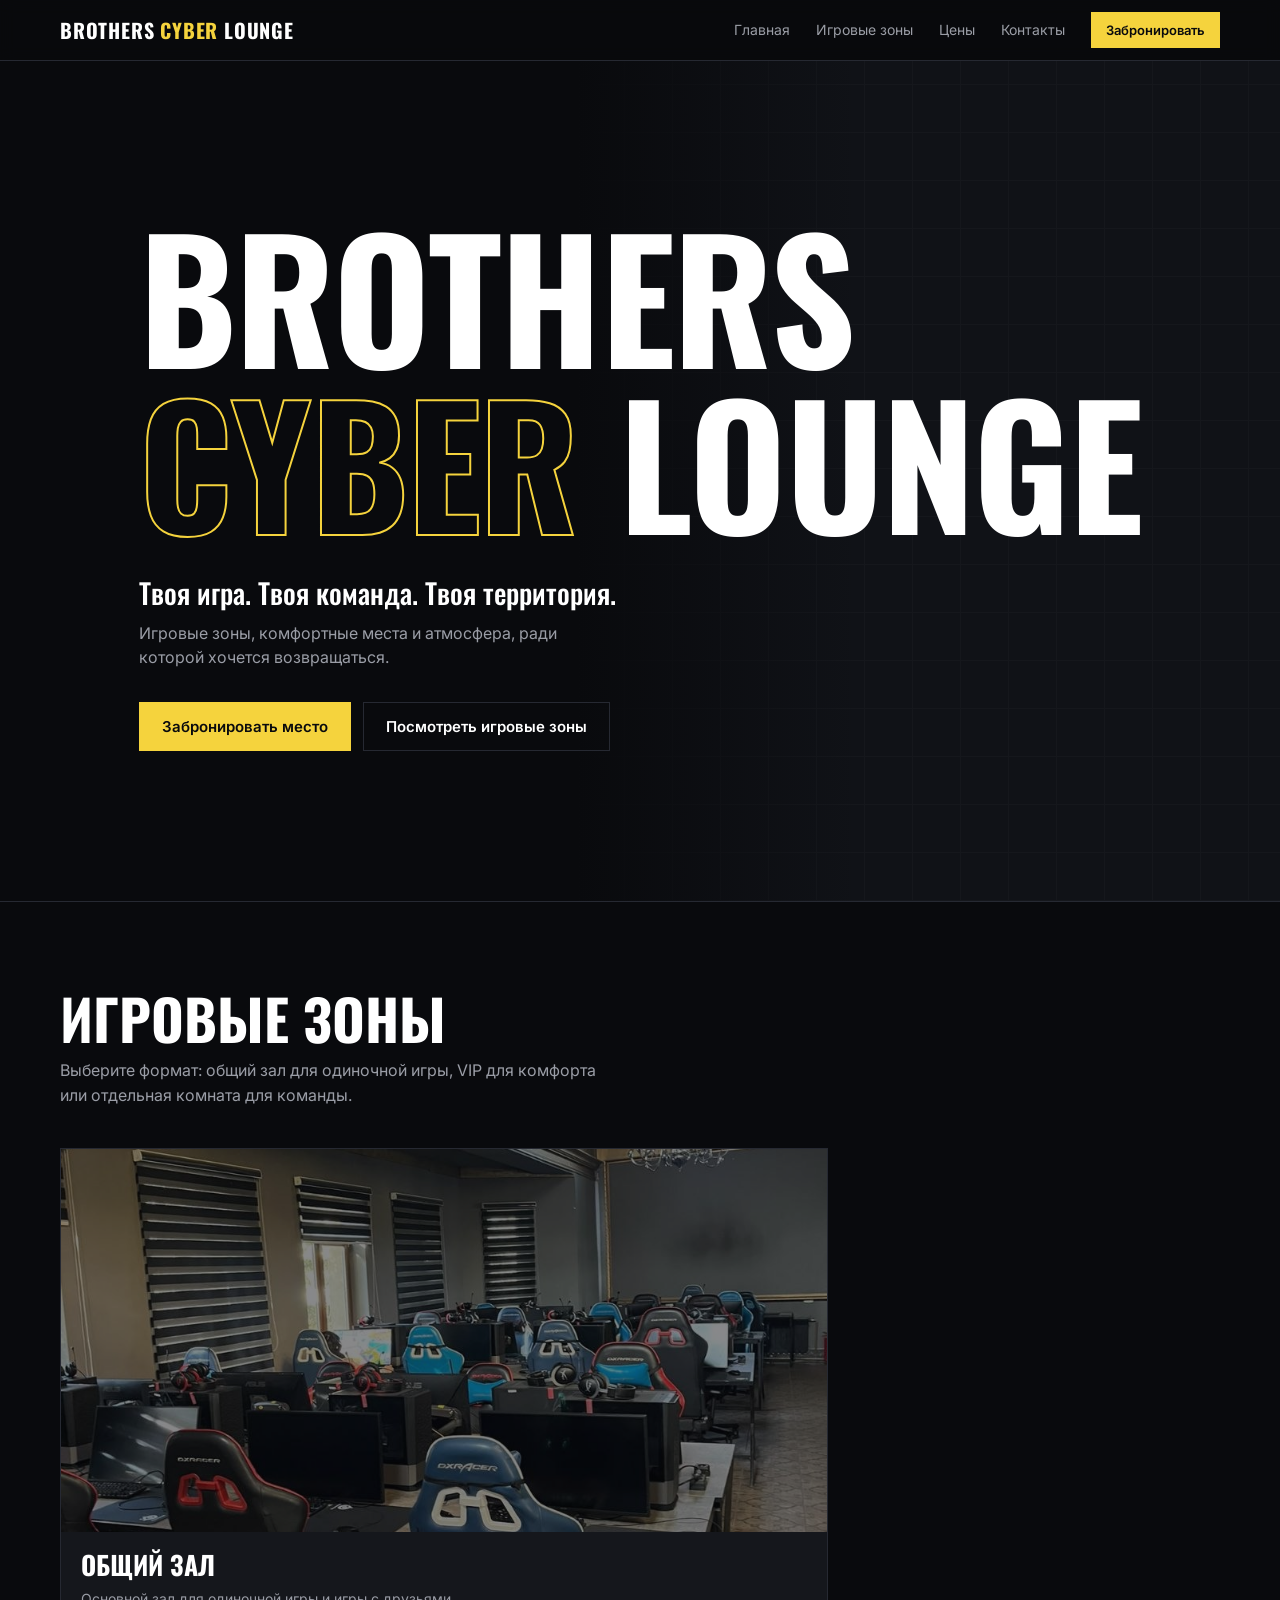
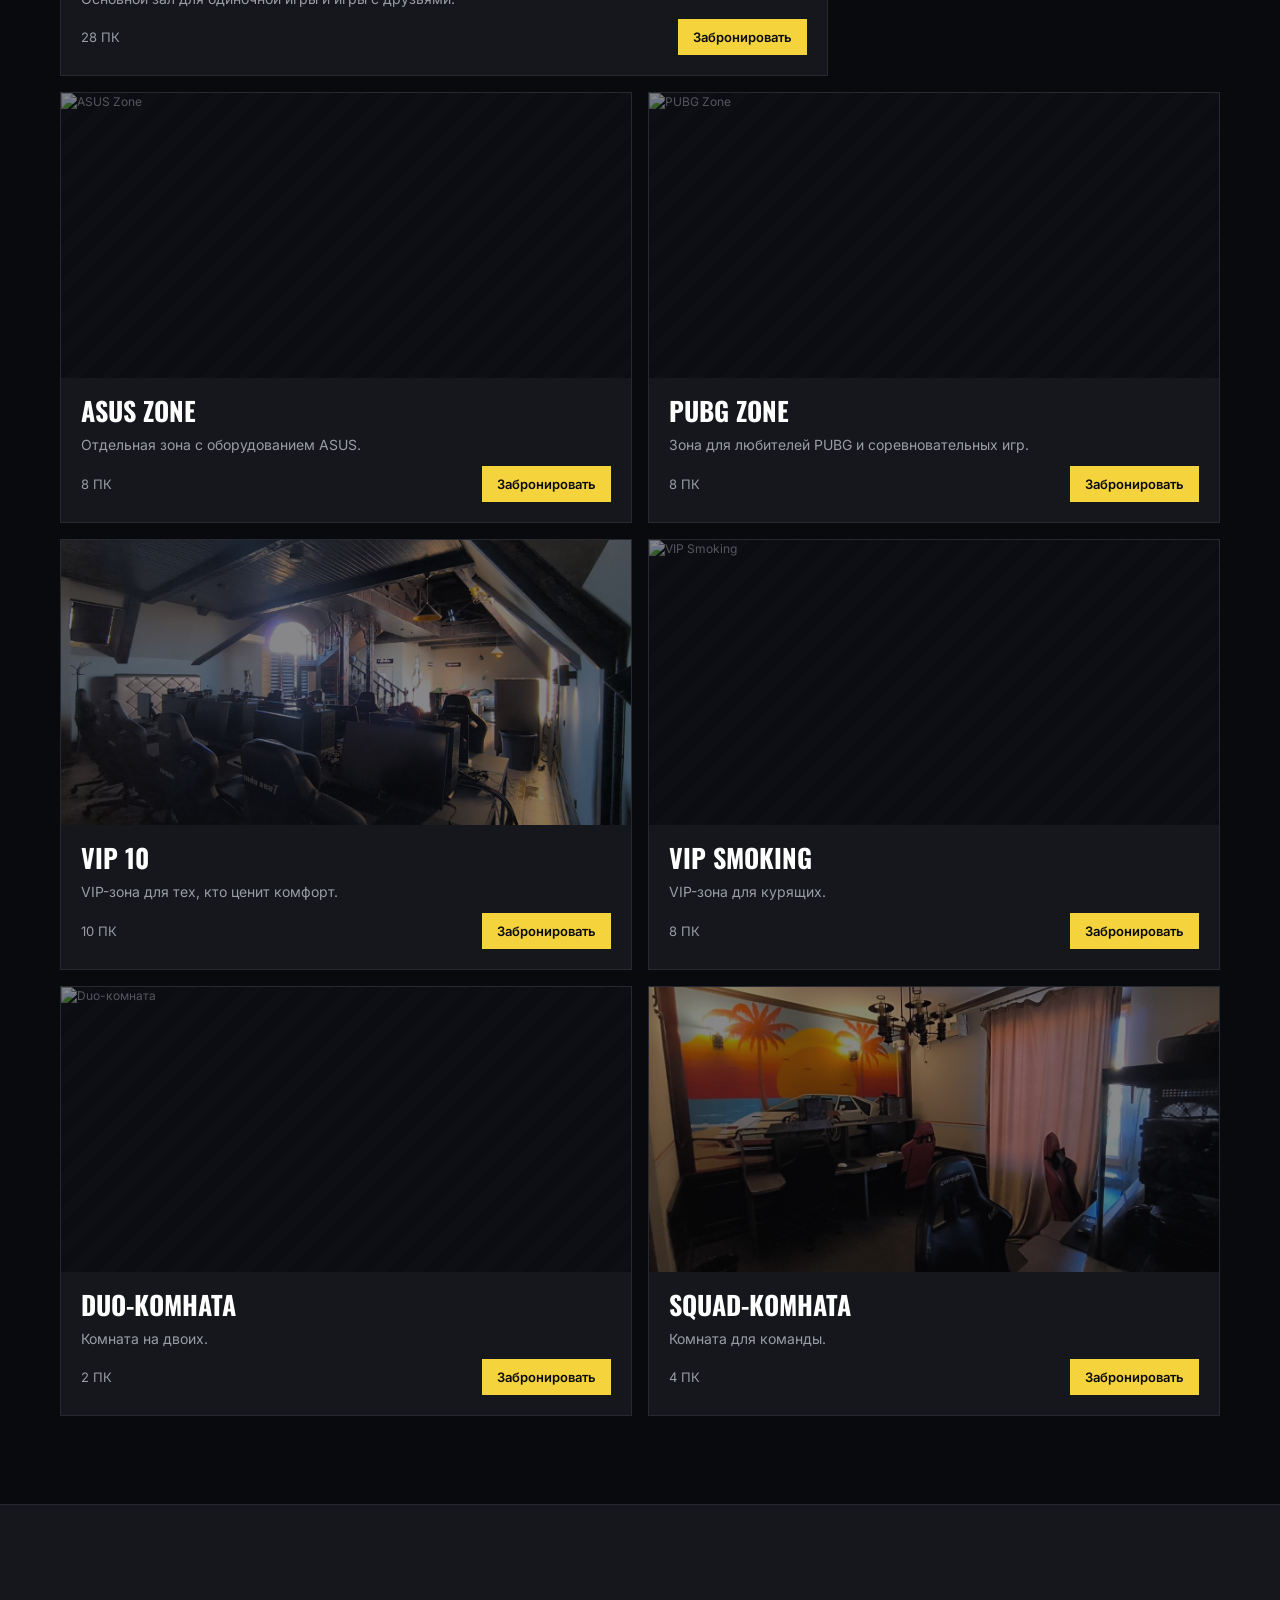
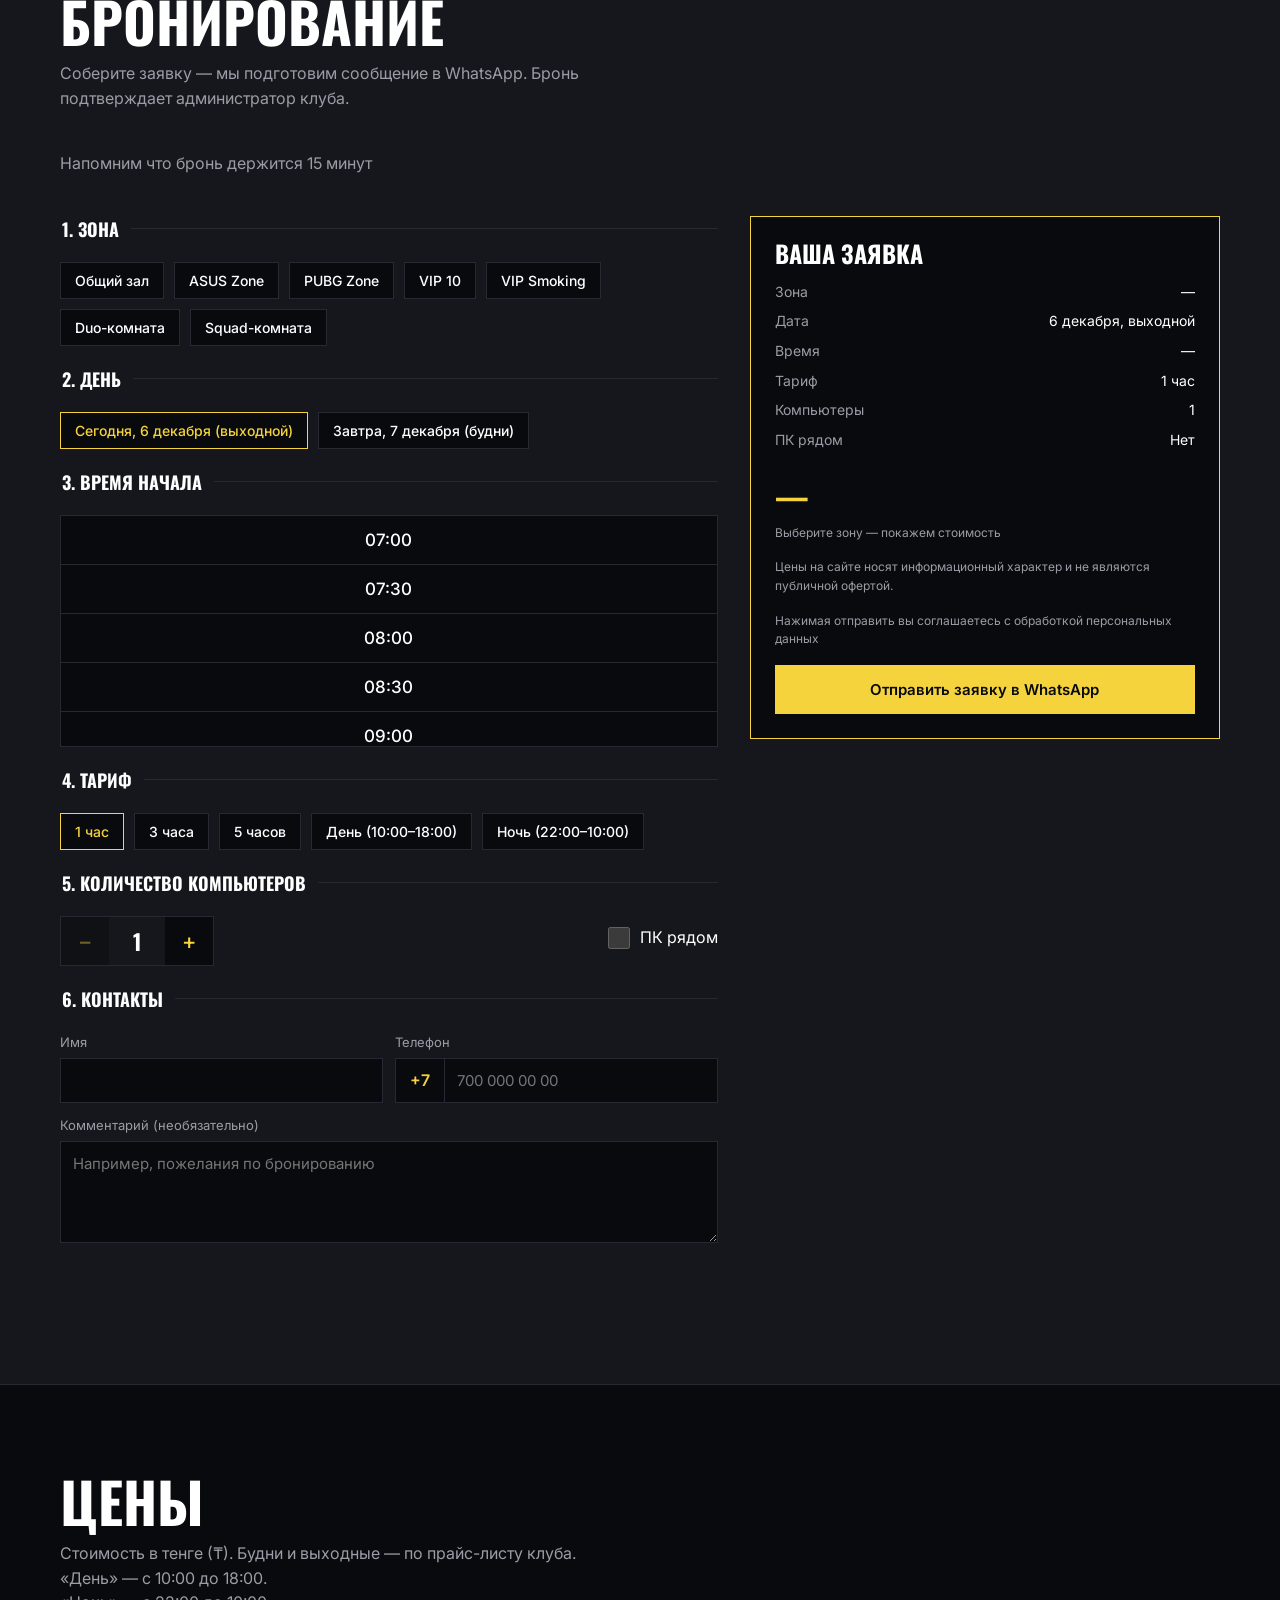
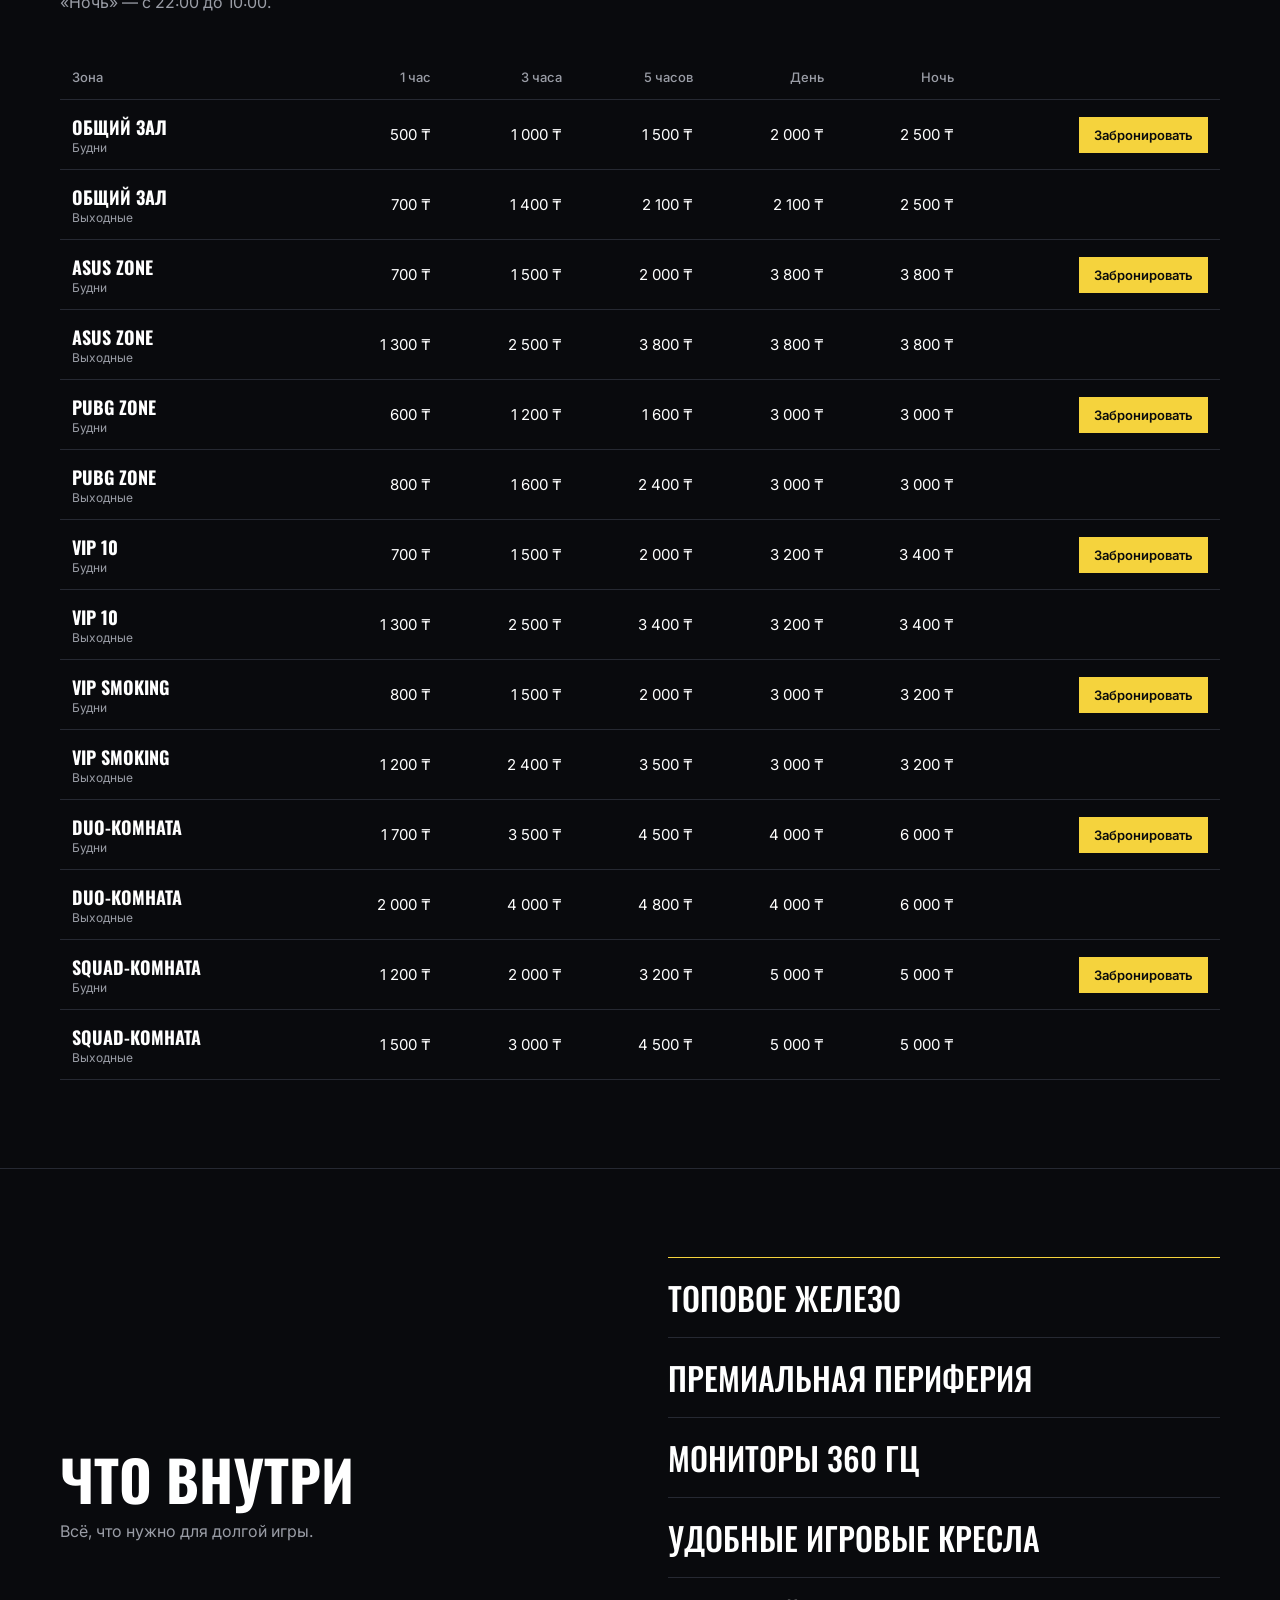
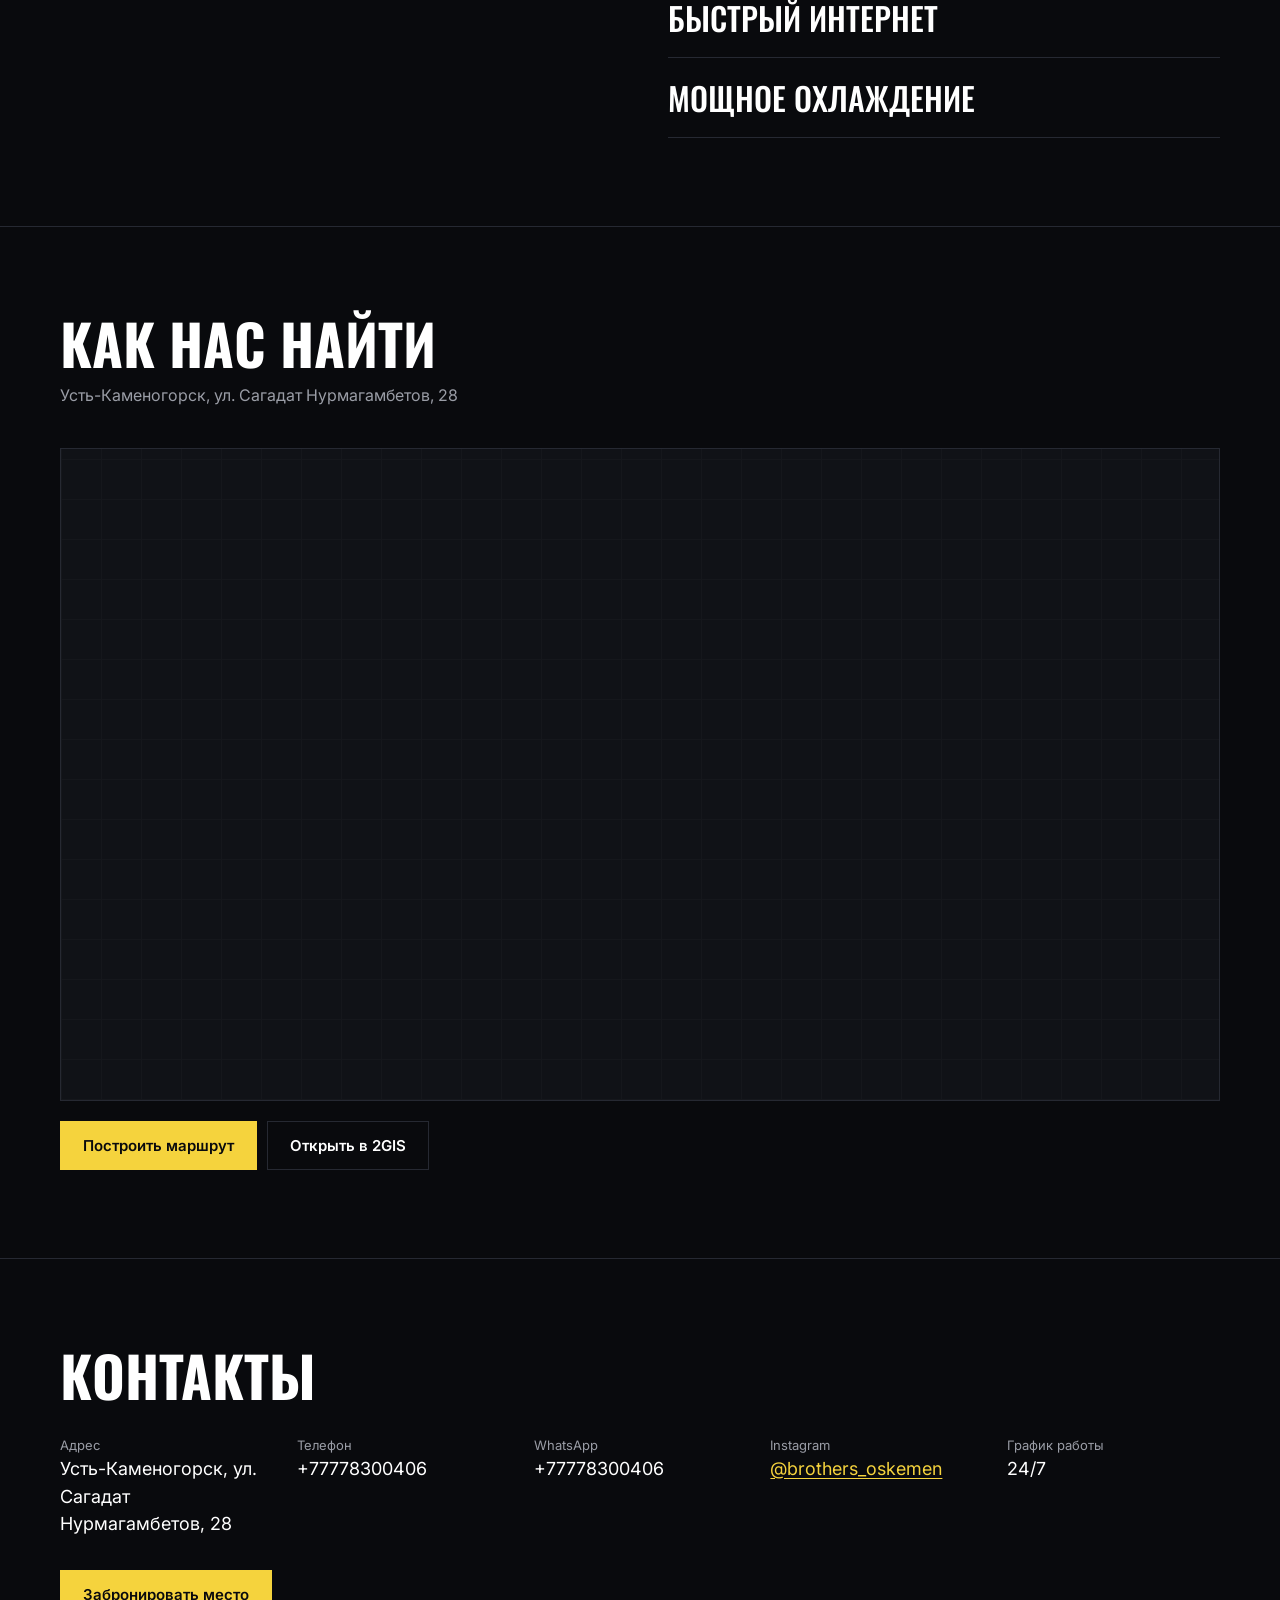
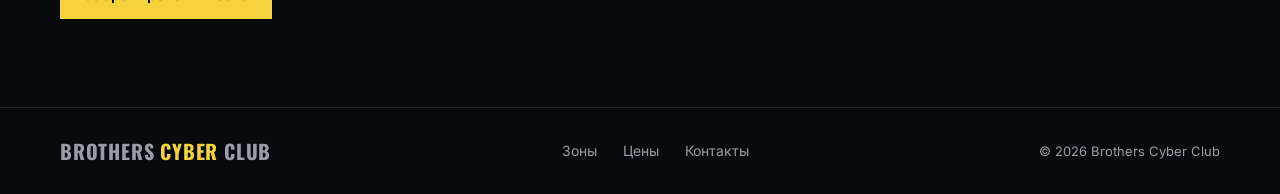
==== index.html @ 2766e2cb "fix pc info for mobile" ====
<!doctype html>
<html lang="ru">
  <head>
    <meta charset="utf-8" />
    <meta
      name="viewport"
      content="width=device-width, initial-scale=1, viewport-fit=cover"
    />
    <title>Brothers Cyber Lounge</title>
    <link
      href="https://fonts.googleapis.com/css2?family=Oswald:wght@500;700&family=Inter:wght@400;500;600&display=swap"
      rel="stylesheet"
    />
    <link rel="stylesheet" href="style/style.css" />
  </head>
  <body>
    <header>
      <div class="w">
        <a href="#top" class="logo">Brothers <b>Cyber</b> Lounge</a>
        <button id="mb" aria-expanded="false" aria-controls="nv">Меню</button>
        <nav id="nv" aria-label="Основная навигация">
          <a href="#top">Главная</a><a href="#zones">Игровые зоны</a
          ><a href="#prices">Цены</a><a href="#contacts">Контакты</a>
          <a class="btn sm" href="#bk">Забронировать</a>
        </nav>
      </div>
    </header>

    <main id="top">
      <section class="hero">
        <div class="ph"></div>
        <div class="w">
          <h1>Brothers<br /><i>Cyber</i> Lounge</h1>
          <p class="t">Твоя игра. Твоя команда. Твоя территория.</p>
          <p class="m">
            Игровые зоны, комфортные места и атмосфера, ради которой хочется
            возвращаться.
          </p>
          <div class="bt">
            <a class="btn" href="#bk">Забронировать место</a
            ><a class="btn s" href="#zones">Посмотреть игровые зоны</a>
          </div>
        </div>
      </section>

      <section id="zones">
        <div class="w rv">
          <h2>Игровые зоны</h2>
          <p class="lead">
            Выберите формат: общий зал для одиночной игры, VIP для комфорта или
            отдельная комната для команды.
          </p>
          <div class="zg" id="zg"></div>
        </div>
      </section>

      <section id="bk">
        <div class="w rv">
          <h2>Бронирование</h2>
          <p class="lead">
            Соберите заявку — мы подготовим сообщение в WhatsApp. Бронь
            подтверждает администратор клуба.</p>
          <p class="lead">Напомним что бронь держится 15 минут</p>
          <div class="bkg">
            <form id="bf" novalidate>
              <fieldset>
                <legend>1. Зона</legend>
                <div class="row" id="bz" role="group"></div>
              </fieldset>
              <fieldset>
                <legend>2. День</legend>
                <div class="row" id="bday" role="group"></div>
              </fieldset>
              <fieldset>
                <legend>3. Время начала</legend>
                <div class="slots" id="btime" role="group"></div>
              </fieldset>
              <fieldset>
                <legend>4. Тариф</legend>
                <div class="row" id="bpk" role="group"></div>
              </fieldset>
              <fieldset>
                <legend>5. Количество компьютеров</legend>
                <div class="qty-wrap">
                  <div class="qty">
                    <button type="button" id="qm" aria-label="Меньше">−</button
                    ><output id="qn" aria-live="polite">1</output
                    ><button type="button" id="qp" aria-label="Больше">
                      +
                    </button>
                  </div>
                  <label class="check-inline" for="pc-nearby">
                    <input id="pc-nearby" type="checkbox" />
                    <span>ПК рядом</span>
                  </label>
                </div>
              </fieldset>
              <fieldset>
                <legend>6. Контакты</legend>
                <div class="g2">
                  <div>
                    <label for="nm">Имя</label
                    ><input id="nm" autocomplete="name" required />
                  </div>
                  <div>
                    <label for="ph">Телефон</label>
                    <div class="pf">
                      <span>+7</span
                      ><input
                        id="ph"
                        type="tel"
                        inputmode="numeric"
                        autocomplete="tel-national"
                        placeholder="700 000 00 00"
                        required
                      />
                    </div>
                  </div>
                </div>
                <div class="comment-field">
                  <label for="comment">Комментарий (необязательно)</label>
                  <textarea
                    id="comment"
                    rows="4"
                    maxlength="250"
                    placeholder="Например, пожелания по бронированию"
                  ></textarea>
                </div>
                <div class="err" id="er" role="alert"></div>
              </fieldset>
            </form>
            <aside class="sum" aria-live="polite">
              <h3>Ваша заявка</h3>
              <dl>
                <dt>Зона</dt>
                <dd id="s1">—</dd>
                <dt>Дата</dt>
                <dd id="s2">—</dd>
                <dt>Время</dt>
                <dd id="s3">—</dd>
                <dt>Тариф</dt>
                <dd id="s4">—</dd>
                <dt>Компьютеры</dt>
                <dd id="s5">—</dd>
                <dt>ПК рядом</dt>
                <dd id="s8">Нет</dd>
              </dl>
              <div class="tot" id="s6">—</div>
              <small id="s7">Предварительная стоимость</small>
              <small id="s7">Цены на сайте носят информационный характер и не являются публичной офертой.</small>
              <small id="s7">Нажимая отправить вы соглашаетесь с обработкой персональных данных</small>
              <button class="btn" id="send" type="button" style="width: 100%">
                Отправить заявку в WhatsApp
              </button>
            </aside>
          </div>
        </div>
      </section>

      <section id="prices">
        <div class="w rv">
          <h2>Цены</h2>
          <p class="lead">
            Стоимость в тенге (₸). Будни и выходные — по прайс-листу клуба.
            «День» — с 10:00 до 18:00.<br />
            «Ночь» — с 22:00 до 10:00.
          </p>
          <div class="ov">
            <table>
              <thead>
                <tr>
                  <th>Зона</th>
                  <th>1 час</th>
                  <th>3 часа</th>
                  <th>5 часов</th>
                  <th>День</th>
                  <th>Ночь</th>
                  <th></th>
                </tr>
              </thead>
              <tbody id="pt"></tbody>
            </table>
          </div>
          <div class="pcards" id="pm"></div>
        </div>
      </section>

      <section>
        <div class="w rv adv">
          <div>
            <h2>Что внутри</h2>
            <p class="lead" style="margin: 0">
              Всё, что нужно для долгой игры.
            </p>
          </div>
          <ul>
            <li>Топовое железо</li>
            <li>Премиальная периферия</li>
            <li>Мониторы 360 Гц</li>
            <li>Удобные игровые кресла</li>
            <li>Быстрый интернет</li>
            <li>Мощное охлаждение</li>
          </ul>
        </div>
      </section>

      <section id="map">
        <div class="w rv">
          <h2>Как нас найти</h2>
          <p class="lead" id="ad"></p>
          <div class="map" id="mp"></div>
          <div class="row">
            <a class="btn" id="rt" target="_blank" rel="noopener"
              >Построить маршрут</a
            ><a class="btn s" id="o2" target="_blank" rel="noopener"
              >Открыть в 2GIS</a
            >
          </div>
        </div>
      </section>

      <section id="contacts">
        <div class="w rv">
          <h2>Контакты</h2>
          <dl class="cg" id="cg"></dl>
          <a class="btn" href="#bk">Забронировать место</a>
        </div>
      </section>
    </main>

    <footer>
      <div class="w">
        <span class="logo">Brothers <b>Cyber</b> Club</span>
        <nav>
          <a href="#zones">Зоны</a><a href="#prices">Цены</a
          ><a href="#contacts">Контакты</a>
        </nav>
        <span>© <span id="yr"></span> Brothers Cyber Club</span>
      </div>
    </footer>

    <script src="js/data.js"></script>
    <script src="js/app.js"></script>
  </body>
</html>
---- style/style.css ----
:root {
  --bg: #090a0d;
  --panel: #15171c;
  --y: #f5d33d;
  --tx: #fff;
  --mu: #9a9da6;
  --ln: #262932;
  box-sizing: border-box;
  padding-top: env(safe-area-inset-top, 0px);
  padding-bottom: env(safe-area-inset-bottom, 0px);
}
html {
  scroll-behavior: smooth;
  scroll-padding-top: 72px;
}
* {
  box-sizing: border-box;
  margin: 0;
}
body {
  background: var(--bg);
  color: var(--tx);
  font:
    16px/1.55 Inter,
    system-ui,
    sans-serif;
}
h1,
h2,
h3,
.d {
  font-family: Oswald, Impact, "Arial Narrow", sans-serif;
  font-weight: 700;
  line-height: 1;
  text-transform: uppercase;
}
a {
  color: inherit;
  text-decoration: none;
}
:focus-visible {
  outline: 2px solid var(--y);
  outline-offset: 2px;
}
.w {
  max-width: 1200px;
  margin: 0 auto;
  padding: 0 20px;
}
section {
  padding: 88px 0;
  border-top: 1px solid var(--ln);
}
h2 {
  font-size: clamp(34px, 5vw, 56px);
  margin-bottom: 12px;
}
.lead {
  color: var(--mu);
  max-width: 560px;
  margin-bottom: 40px;
}
.btn {
  display: inline-block;
  font:
    600 15px Inter,
    sans-serif;
  padding: 14px 22px;
  border: 1px solid var(--y);
  background: var(--y);
  color: #090a0d;
  cursor: pointer;
  transition:
    background 0.2s,
    color 0.2s;
}
.btn:hover {
  background: transparent;
  color: var(--y);
}
.btn.s {
  background: transparent;
  color: var(--tx);
  border-color: var(--ln);
}
.btn.s:hover {
  border-color: var(--y);
  color: var(--y);
}
.btn.sm {
  padding: 9px 14px;
  font-size: 13px;
}
header {
  position: sticky;
  top: 0;
  z-index: 20;
  background: rgba(9, 10, 13, 0.92);
  backdrop-filter: blur(8px);
  border-bottom: 1px solid var(--ln);
  padding-top: env(safe-area-inset-top, 0px);
}
header .w {
  display: flex;
  align-items: center;
  justify-content: space-between;
  height: 60px;
}
.logo {
  font:
    700 20px Oswald,
    sans-serif;
  text-transform: uppercase;
  letter-spacing: 0.04em;
}
.logo b {
  color: var(--y);
}
nav {
  display: flex;
  gap: 26px;
  align-items: center;
  font-size: 14px;
  color: var(--mu);
}
nav a:hover {
  color: var(--tx);
}
#mb {
  display: none;
  background: none;
  border: 1px solid var(--ln);
  color: var(--tx);
  padding: 8px 12px;
  cursor: pointer;
}
@media (max-width: 820px) {
  #mb {
    display: block;
  }
  nav {
    display: none;
    position: absolute;
    top: 100%;
    left: 0;
    right: 0;
    background: var(--bg);
    flex-direction: column;
    align-items: flex-start;
    padding: 20px;
    border-bottom: 1px solid var(--ln);
  }
  nav.o {
    display: flex;
  }
}
.hero {
  padding: 0;
  border: 0;
  min-height: calc(100vh - 60px);
  display: flex;
  align-items: center;
  position: relative;
  overflow: hidden;
}
.hero .ph {
  position: absolute;
  inset: 0 0 0 45%;
  background:
    linear-gradient(90deg, var(--bg), transparent 40%),
    repeating-linear-gradient(0deg, #15171c 0 1px, transparent 1px 48px),
    repeating-linear-gradient(90deg, #15171c 0 1px, transparent 1px 48px),
    #101217;
}
.ph span {
  position: absolute;
  right: 20px;
  bottom: 20px;
  font-size: 12px;
  color: var(--mu);
}
.hero .w {
  position: relative;
}
.hero h1 {
  font-size: clamp(64px, 13vw, 168px);
  letter-spacing: -0.01em;
}
.hero h1 i {
  font-style: normal;
  color: transparent;
  -webkit-text-stroke: 2px var(--y);
}
.hero p.t {
  font:
    500 clamp(20px, 2.6vw, 28px) Oswald,
    sans-serif;
  margin: 28px 0 8px;
}
.hero p.m {
  color: var(--mu);
  max-width: 440px;
  margin-bottom: 32px;
}
.hero .bt {
  display: flex;
  gap: 12px;
  flex-wrap: wrap;
}
@keyframes up {
  from {
    opacity: 0;
    transform: translateY(14px);
  }
  to {
    opacity: 1;
    transform: none;
  }
}
.hero .w > * {
  animation: up 0.7s both;
}
.hero .w > *:nth-child(2) {
  animation-delay: 0.1s;
}
.hero .w > *:nth-child(3) {
  animation-delay: 0.2s;
}
.hero .w > *:nth-child(4) {
  animation-delay: 0.3s;
}
.zg {
  display: grid;
  grid-template-columns: repeat(6, 1fr);
  gap: 16px;
}
.z {
  background: var(--panel);
  border: 1px solid var(--ln);
  display: flex;
  flex-direction: column;
  grid-column: span 2;
}
.z.L {
  grid-column: span 3;
}
.z.XL {
  grid-column: span 4;
}
.z .im {
  position: relative;
  overflow: hidden;
  aspect-ratio: 16/8;
  background: repeating-linear-gradient(
    135deg,
    #101217 0 12px,
    #13151a 12px 24px
  );
  display: flex;
  align-items: flex-end;
  padding: 10px;
  font-size: 12px;
  color: var(--mu);
}
.z .im img {
  position: absolute;
  inset: 0;
  display: block;
  width: 100%;
  height: 100%;
  object-fit: cover;
  object-position: center;
  transition: transform 0.3s ease;
}
.z .im::after {
  content: "";
  position: absolute;
  inset: 0;
  background: rgba(9, 10, 13, 0.484);
  pointer-events: none;
  transition: background 0.3s ease;
}
.z:hover .im::after {
  background: rgba(9, 10, 13, 0.826);
}
.z .specs {
  position: absolute;
  z-index: 1;
  left: 12px;
  bottom: 10px;
  display: grid;
  gap: 3px;
  padding: 0;
  list-style: none;
  color: #090a0d;
  font-size: 12px;
  line-height: 1.4;
}
.z .specs li {
  display: flex;
  gap: 4px;
  width: max-content;
  padding: 3px 7px;
  background: rgba(245, 211, 61, 0.92);
}
.z .specs strong {
  color: #090a0d;
  font-weight: 600;
}
.z .specs-toggle {
  display: none;
}
@media (hover: hover) and (pointer: fine) {
  .z .specs {
    opacity: 0;
    transform: translateY(110%);
    transition:
      opacity 0.25s ease,
      transform 0.3s ease;
  }
  .z:hover .specs,
  .z:focus-within .specs {
    opacity: 1;
    transform: translateY(0);
  }
}
@media (max-width: 700px), (hover: none) and (pointer: coarse) {
  .z .specs-toggle {
    position: absolute;
    z-index: 2;
    top: 10px;
    left: 10px;
    display: block;
    padding: 6px 9px;
    font-size: 11px;
  }
  .z .specs {
    right: 10px;
    bottom: 10px;
    left: 10px;
    display: none;
    max-width: calc(100% - 20px);
    gap: 2px;
    font-size: 10px;
    line-height: 1.25;
  }
  .z.specs-open .specs {
    display: grid;
  }
  .z.specs-open .im {
    min-height: 190px;
    aspect-ratio: auto;
  }
  .z .specs li {
    width: 100%;
    min-width: 0;
    justify-content: space-between;
    flex-wrap: wrap;
    gap: 2px 6px;
    padding: 3px 6px;
    overflow-wrap: anywhere;
  }
  .z .specs li strong {
    max-width: 100%;
    overflow-wrap: anywhere;
  }
}
.z:hover .im img {
  transform: scale(1.04);
}
.z .bd {
  padding: 20px;
  display: flex;
  flex-direction: column;
  gap: 10px;
  flex: 1;
}
.z h3 {
  font-size: 26px;
}
.z p {
  color: var(--mu);
  font-size: 14px;
  flex: 1;
}
.z .ft {
  display: flex;
  justify-content: space-between;
  align-items: center;
  font-size: 13px;
  color: var(--mu);
}
.z.sel {
  border-color: var(--y);
}
@media (max-width: 900px) {
  .z,
  .z.L,
  .z.XL {
    grid-column: span 6;
  }
}
#bk {
  background: var(--panel);
}
.bkg {
  display: grid;
  grid-template-columns: 1.4fr 1fr;
  gap: 32px;
  align-items: start;
}
@media (max-width: 900px) {
  .bkg {
    grid-template-columns: 1fr;
  }
}
fieldset {
  border: 0;
  border-top: 1px solid var(--ln);
  padding: 20px 0;
}
legend {
  font:
    700 18px Oswald,
    sans-serif;
  text-transform: uppercase;
  padding-right: 12px;
}
.row {
  display: flex;
  gap: 10px;
  flex-wrap: wrap;
}
.chip {
  border: 1px solid var(--ln);
  background: var(--bg);
  color: var(--tx);
  padding: 9px 14px;
  cursor: pointer;
  font:
    500 14px Inter,
    sans-serif;
  transition:
    border-color 0.2s,
    color 0.2s;
}
.chip:hover {
  border-color: var(--mu);
}
.chip[aria-pressed="true"] {
  border-color: var(--y);
  color: var(--y);
}
.chip:disabled {
  opacity: 0.4;
  cursor: not-allowed;
}
label {
  display: block;
  font-size: 13px;
  color: var(--mu);
  margin-bottom: 6px;
}
input,
select,
textarea {
  width: 100%;
  background: var(--bg);
  border: 1px solid var(--ln);
  color: var(--tx);
  padding: 12px;
  font:
    15px Inter,
    sans-serif;
  color-scheme: dark;
}
input:focus,
select:focus,
textarea:focus {
  border-color: var(--y);
  outline: 0;
}
.comment-field {
  margin-top: 12px;
}
textarea {
  min-height: 100px;
  max-height: 180px;
  resize: vertical;
}
.g2 {
  display: grid;
  grid-template-columns: 1fr 1fr;
  gap: 12px;
}
.err {
  color: #ff8a7a;
  font-size: 13px;
  min-height: 20px;
  margin-top: 6px;
}
.sum {
  position: sticky;
  top: 80px;
  background: var(--bg);
  border: 1px solid var(--y);
  padding: 24px;
}
.sum h3 {
  font-size: 24px;
  margin-bottom: 16px;
}
.sum dl {
  display: grid;
  grid-template-columns: auto 1fr;
  gap: 8px 16px;
  font-size: 14px;
  margin-bottom: 20px;
}
.sum dt {
  color: var(--mu);
}
.sum dd {
  text-align: right;
}
.sum .tot {
  font:
    700 32px Oswald,
    sans-serif;
  color: var(--y);
  margin-bottom: 6px;
}
.sum small {
  display: block;
  color: var(--mu);
  margin-bottom: 16px;
  font-size: 12px;
}
.pcg {
  display: grid;
  grid-template-columns: repeat(auto-fill, minmax(220px, 1fr));
  gap: 16px;
}
.pc {
  background: var(--panel);
  border: 1px solid var(--ln);
}
.pc .im {
  aspect-ratio: 4/3;
  background: repeating-linear-gradient(
    135deg,
    #101217 0 12px,
    #13151a 12px 24px
  );
}
.pc .bd {
  padding: 16px;
  display: flex;
  flex-direction: column;
  gap: 8px;
}
.pc h3 {
  font-size: 20px;
}
.st {
  font-size: 13px;
  color: var(--mu);
}
.st::before {
  content: "";
  display: inline-block;
  width: 8px;
  height: 8px;
  border-radius: 50%;
  background: var(--mu);
  margin-right: 8px;
}
.st.ok::before {
  background: var(--y);
}
.pc.sel {
  border-color: var(--y);
}
.ov {
  overflow-x: auto;
}
table {
  width: 100%;
  border-collapse: collapse;
  min-width: 640px;
}
th,
td {
  padding: 14px 12px;
  text-align: right;
  border-bottom: 1px solid var(--ln);
  font-size: 15px;
}
th:first-child,
td:first-child {
  text-align: left;
}
th {
  font:
    500 13px Inter,
    sans-serif;
  color: var(--mu);
}
td.zn {
  font:
    700 18px Oswald,
    sans-serif;
  text-transform: uppercase;
}
td.zn small {
  display: block;
  font:
    400 12px Inter,
    sans-serif;
  color: var(--mu);
  text-transform: none;
}
.na {
  color: var(--mu);
}
.pcards {
  display: none;
}
@media (max-width: 700px) {
  .ov {
    display: none;
  }
  .pcards {
    display: block;
  }
}
details {
  border-bottom: 1px solid var(--ln);
  padding: 14px 0;
}
summary {
  cursor: pointer;
  font:
    700 20px Oswald,
    sans-serif;
  text-transform: uppercase;
  list-style: none;
  display: flex;
  justify-content: space-between;
}
summary::after {
  content: "+";
  color: var(--y);
}
details[open] summary::after {
  content: "–";
}
details .in {
  padding-top: 12px;
  display: grid;
  gap: 8px;
  font-size: 15px;
}
details .in div {
  display: flex;
  justify-content: space-between;
}
.adv {
  display: grid;
  grid-template-columns: 1fr 1fr;
  gap: 56px;
  align-items: center;
}
@media (max-width: 800px) {
  .adv {
    grid-template-columns: 1fr;
  }
}
.adv ul {
  list-style: none;
  padding: 0;
}
.adv li {
  display: flex;
  justify-content: space-between;
  padding: 16px 0;
  border-bottom: 1px solid var(--ln);
  font:
    500 clamp(22px, 3vw, 32px) Oswald,
    sans-serif;
  text-transform: uppercase;
}
.adv li:first-child {
  border-top: 1px solid var(--y);
}
.adv li span {
  color: var(--mu);
  font:
    400 14px Inter,
    sans-serif;
  text-transform: none;
  align-self: center;
}
.map {
  aspect-ratio: 16/9;
  border: 1px solid var(--ln);
  background:
    repeating-linear-gradient(0deg, #15171c 0 1px, transparent 1px 40px),
    repeating-linear-gradient(90deg, #15171c 0 1px, transparent 1px 40px),
    #101217;
  display: grid;
  place-items: center;
  text-align: center;
  color: var(--mu);
  margin-bottom: 20px;
}
.map iframe {
  width: 100%;
  height: 100%;
  border: 0;
}
.cg {
  display: grid;
  grid-template-columns: repeat(auto-fit, minmax(200px, 1fr));
  gap: 24px;
  margin: 32px 0;
}
.cg dt {
  color: var(--mu);
  font-size: 13px;
}
.cg dd {
  font-size: 18px;
}
.cg .instagram-link {
  color: var(--y);
  text-decoration: underline;
  text-underline-offset: 3px;
  transition: color 0.2s ease;
}
.cg .instagram-link:hover {
  color: var(--tx);
}
footer {
  border-top: 1px solid var(--ln);
  padding: 28px 0;
  font-size: 13px;
  color: var(--mu);
}
footer .w {
  display: flex;
  justify-content: space-between;
  flex-wrap: wrap;
  gap: 16px;
  align-items: center;
}
footer nav {
  display: flex;
  position: static;
  padding: 0;
  border: 0;
  flex-direction: row;
}
.rv {
  opacity: 0;
  transform: translateY(16px);
  transition:
    opacity 0.6s,
    transform 0.6s;
}
.rv.in {
  opacity: 1;
  transform: none;
}
@media (prefers-reduced-motion: reduce) {
  * {
    animation: none !important;
    transition: none !important;
  }
  .rv {
    opacity: 1;
    transform: none;
  }
}

.qty-wrap {
  display: flex;
  align-items: center;
  justify-content: space-between;
  gap: 16px;
  flex-wrap: wrap;
}
.qty {
  display: inline-flex;
  align-items: center;
  border: 1px solid var(--ln);
}
.qty button {
  width: 48px;
  height: 48px;
  background: var(--bg);
  color: var(--y);
  border: 0;
  font:
    500 22px Inter,
    sans-serif;
  cursor: pointer;
  transition:
    background 0.2s,
    opacity 0.2s;
}
.qty button:hover:not(:disabled) {
  background: var(--panel);
}
.qty button:disabled {
  opacity: 0.4;
  cursor: not-allowed;
}
.qty output {
  min-width: 56px;
  text-align: center;
  font:
    700 22px Oswald,
    sans-serif;
}
.check-inline {
  display: inline-flex;
  align-items: center;
  gap: 10px;
  color: var(--tx);
  font-size: 16px;
  cursor: pointer;
}
.check-inline:has(input:disabled) {
  cursor: not-allowed;
}
.check-inline input {
  width: 22px;
  height: 22px;
  accent-color: var(--y);
}
.check-inline input:disabled,
.check-inline input:disabled + span {
  cursor: not-allowed;
}
.pf {
  display: flex;
}
.pf span {
  display: grid;
  place-items: center;
  padding: 0 14px;
  border: 1px solid var(--ln);
  border-right: 0;
  background: var(--bg);
  color: var(--y);
  font-weight: 600;
}
.slots {
  height: 232px;
  overflow-y: auto;
  scroll-snap-type: y mandatory;
  border: 1px solid var(--ln);
  background: var(--bg);
  overscroll-behavior: contain;
  scrollbar-color: var(--y) var(--bg);
  scrollbar-width: thin;
}
.slots .chip {
  display: block;
  width: 100%;
  text-align: center;
  border: 0;
  border-bottom: 1px solid var(--ln);
  padding: 14px 0;
  font-size: 17px;
  scroll-snap-align: start;
}
.slots .chip[aria-pressed="true"] {
  background: var(--y);
  color: #090a0d;
}
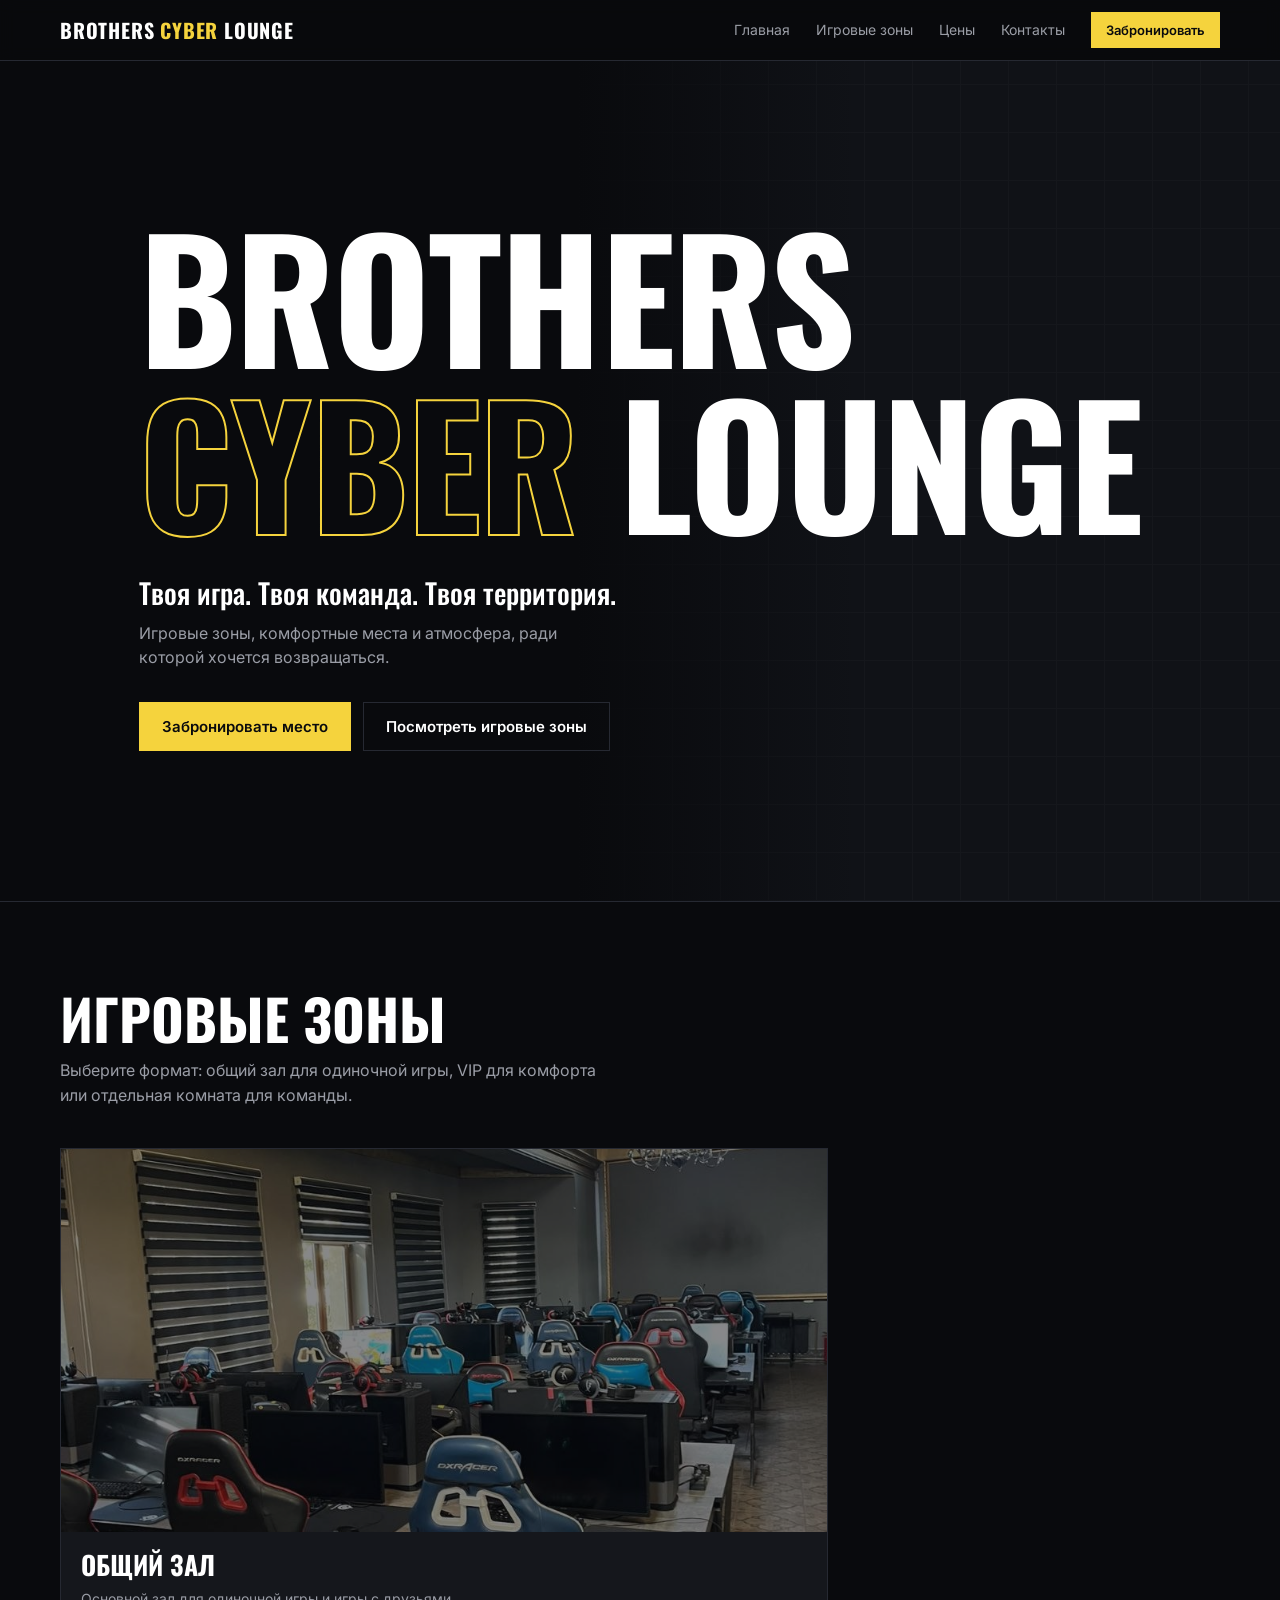
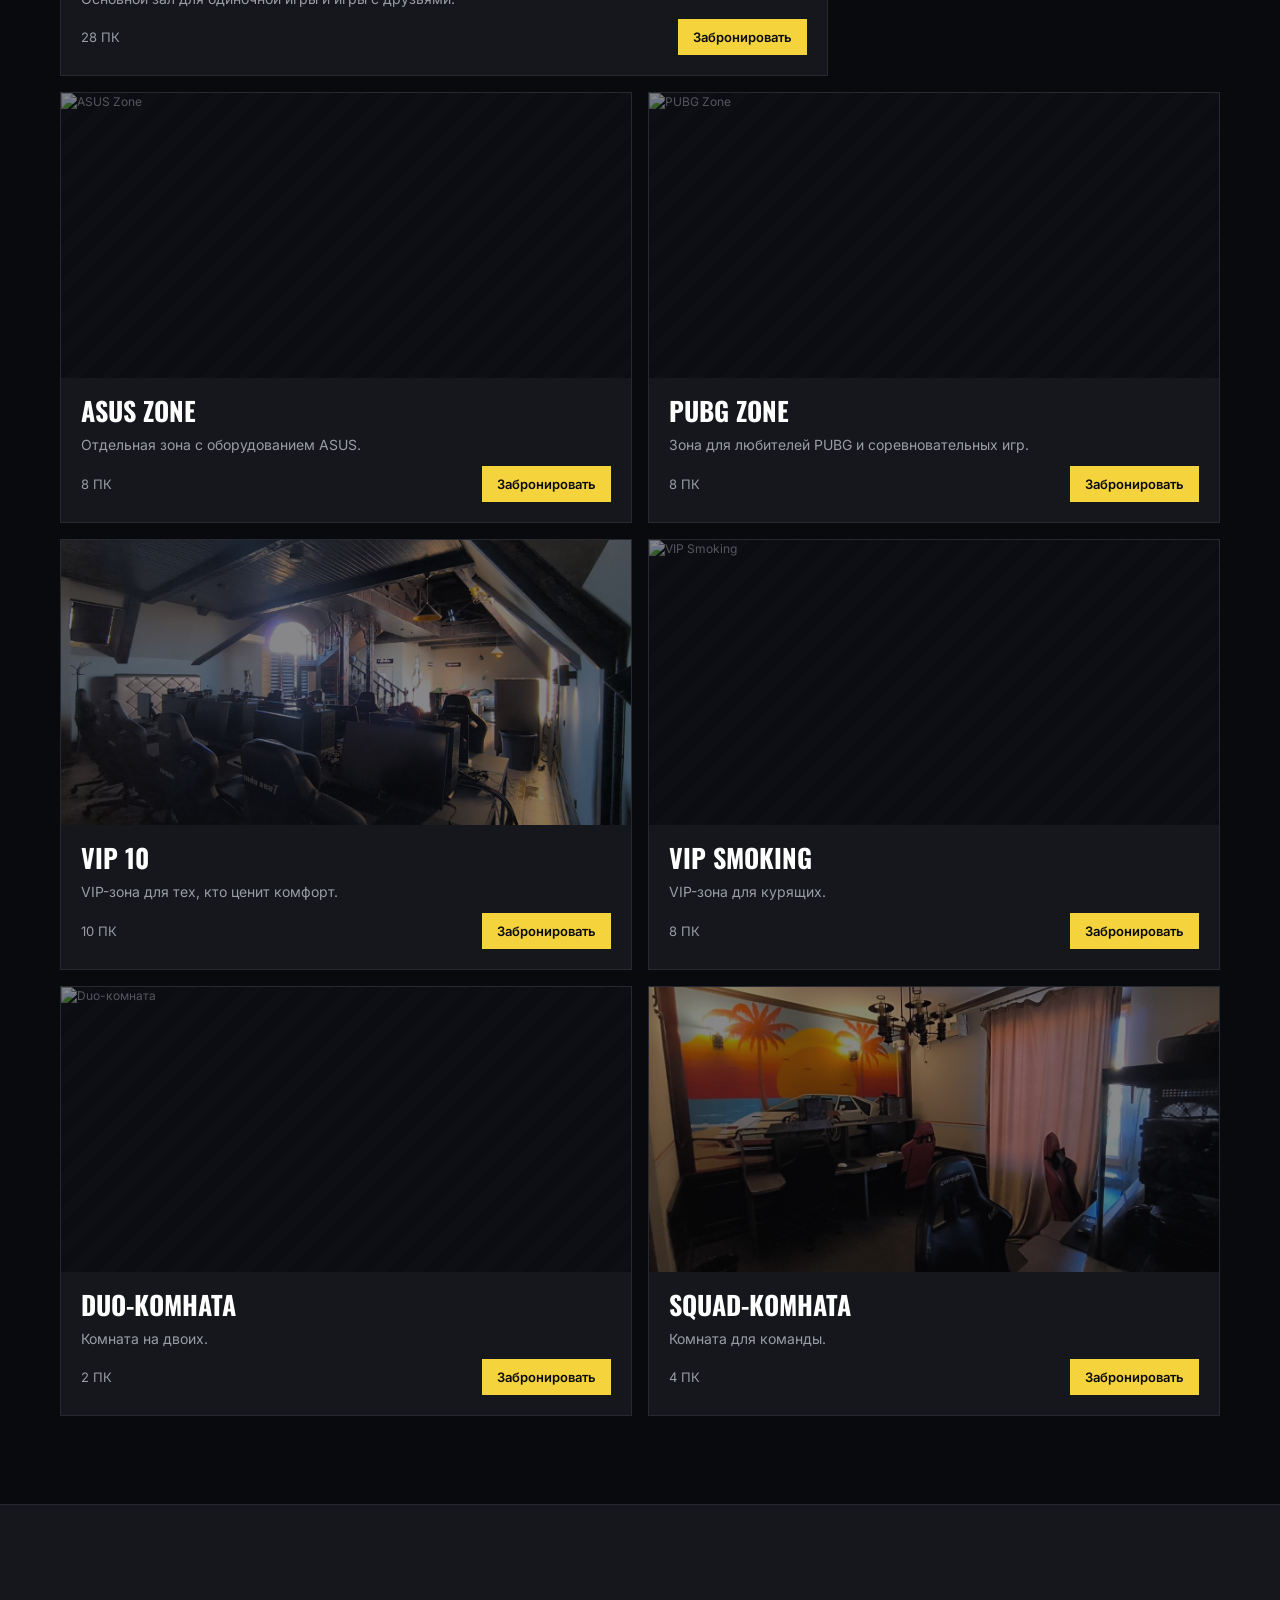
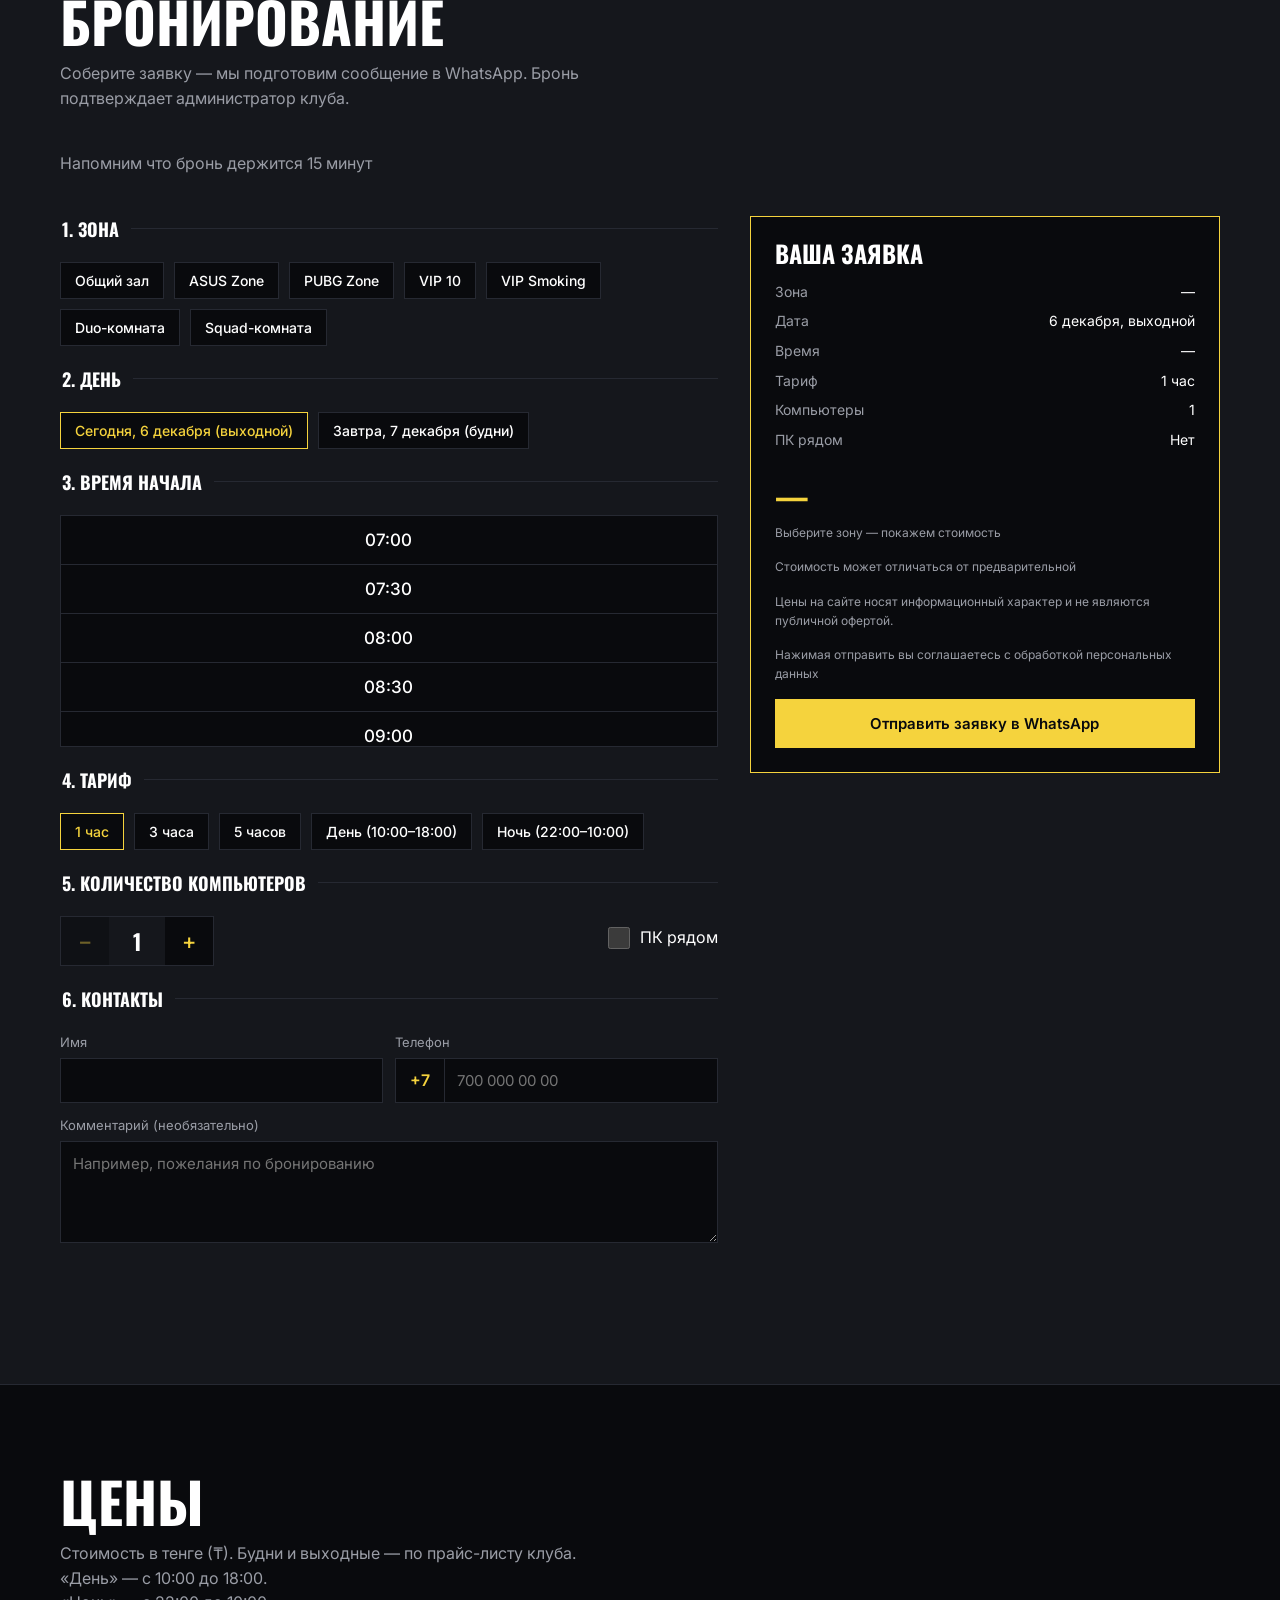
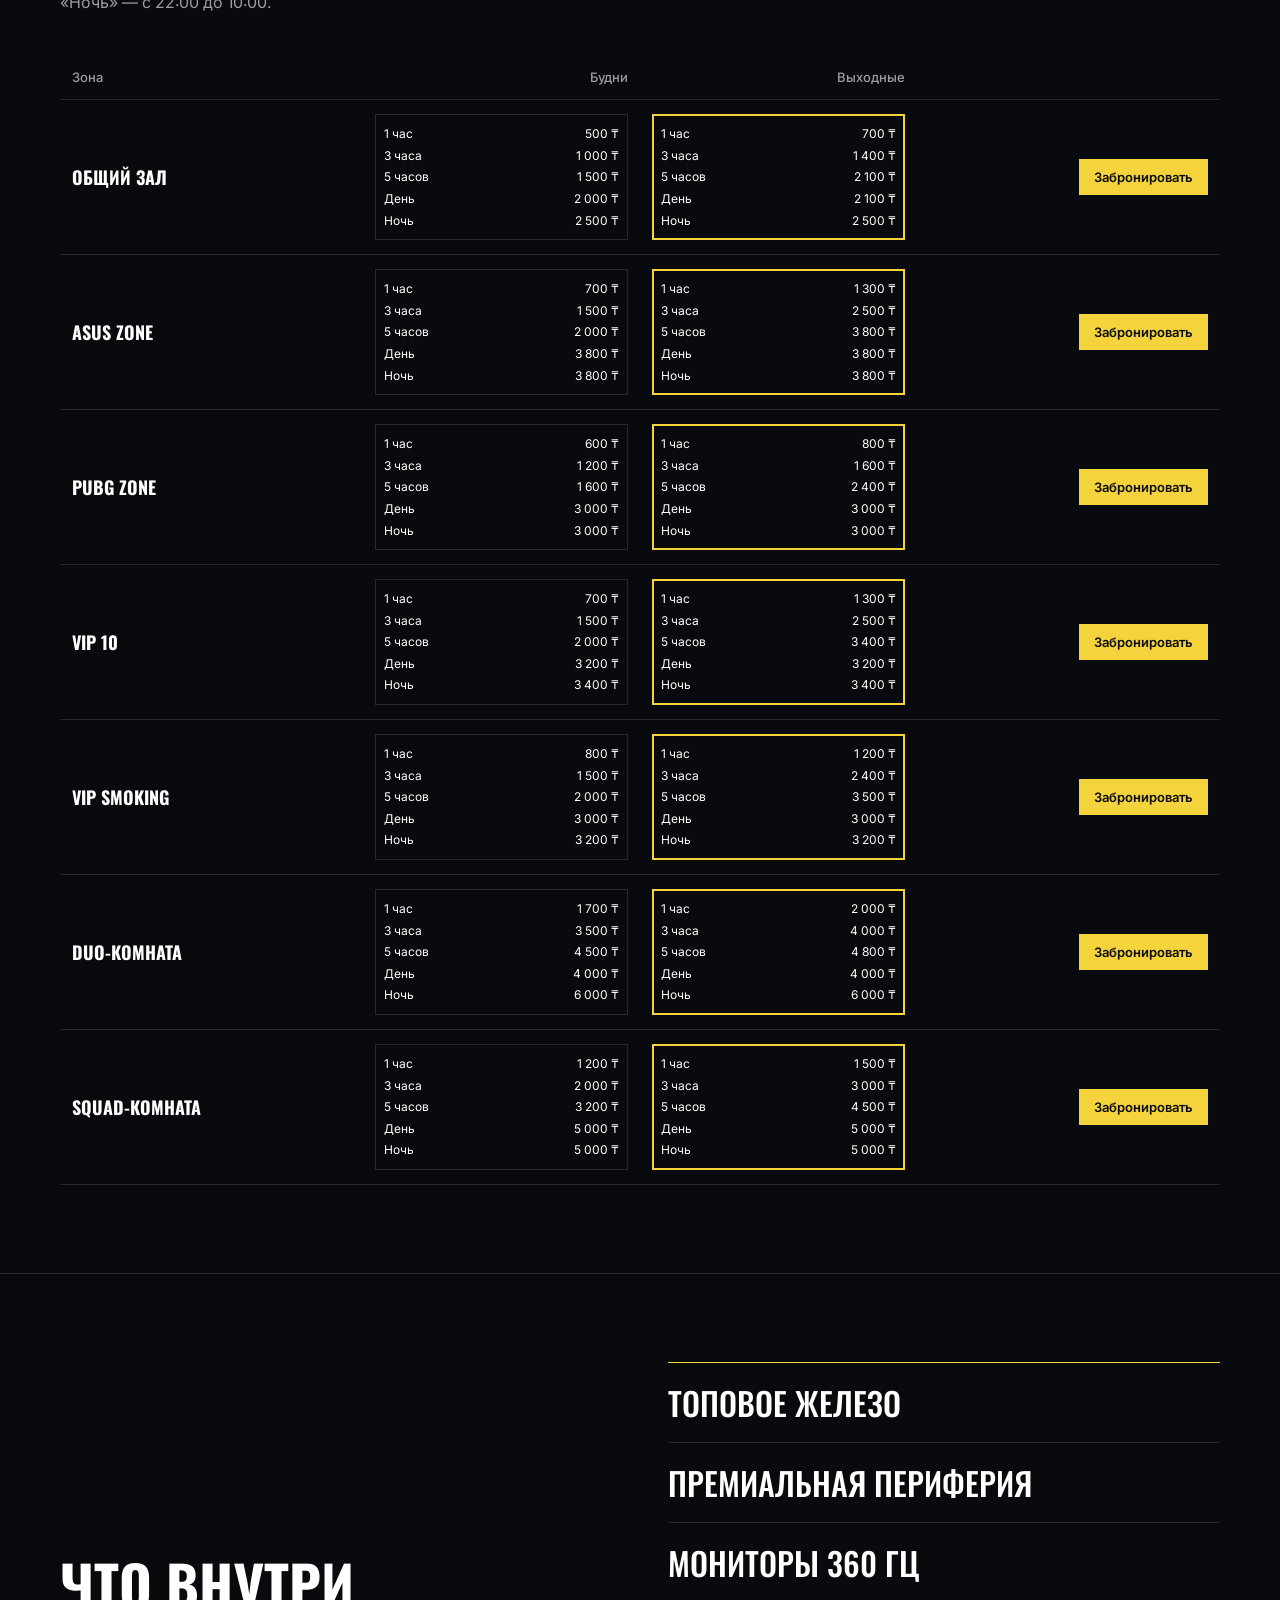
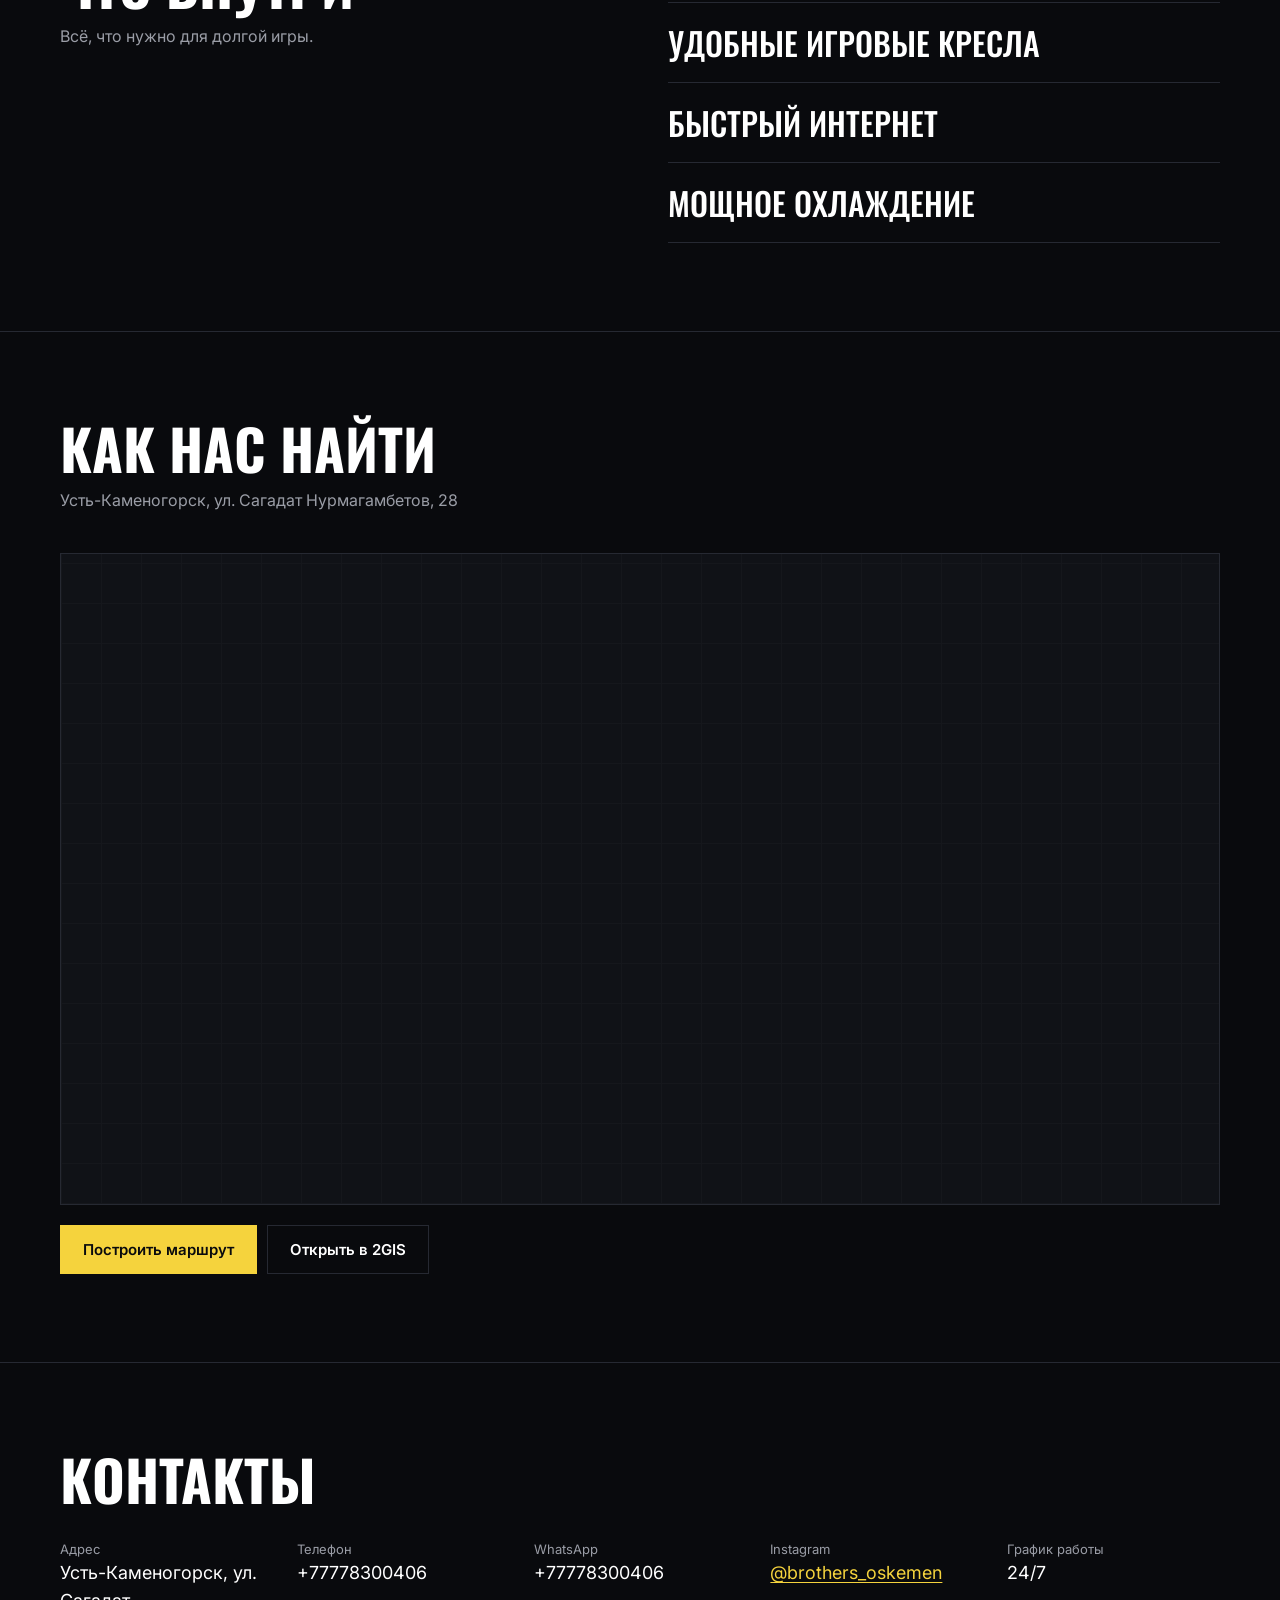
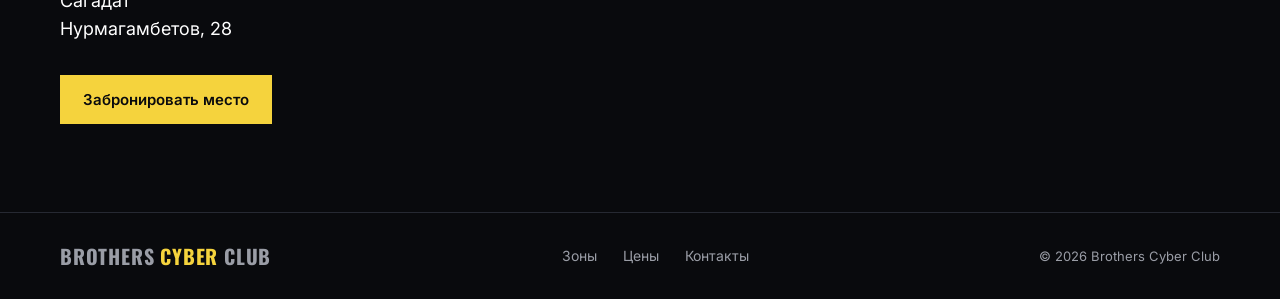
==== commit 8c7364e3: "Reapply "change price list" This reverts commit af5038f2d40097b792ec133753022d296da349fa." ====
--- a/index.html
+++ b/index.html
@@ -147,6 +147,7 @@
               </dl>
               <div class="tot" id="s6">—</div>
               <small id="s7">Предварительная стоимость</small>
+              <small id="s7">Стоимость может отличаться от предварительной</small>
               <small id="s7">Цены на сайте носят информационный характер и не являются публичной офертой.</small>
               <small id="s7">Нажимая отправить вы соглашаетесь с обработкой персональных данных</small>
               <button class="btn" id="send" type="button" style="width: 100%">
@@ -170,11 +171,8 @@
               <thead>
                 <tr>
                   <th>Зона</th>
-                  <th>1 час</th>
-                  <th>3 часа</th>
-                  <th>5 часов</th>
-                  <th>День</th>
-                  <th>Ночь</th>
+                  <th>Будни</th>
+                  <th>Выходные</th>
                   <th></th>
                 </tr>
               </thead>
--- a/style/style.css
+++ b/style/style.css
@@ -587,7 +587,7 @@
 table {
   width: 100%;
   border-collapse: collapse;
-  min-width: 640px;
+  min-width: 760px;
 }
 th,
 td {
@@ -623,6 +623,31 @@
 .na {
   color: var(--mu);
 }
+.price-pair {
+  display: grid;
+  grid-template-columns: repeat(2, minmax(0, 1fr));
+  gap: 8px;
+}
+.price-column {
+  min-width: 0;
+  padding: 8px;
+  border: 1px solid var(--ln);
+}
+.price-column.active {
+  border: 2px solid var(--y);
+  padding: 7px;
+}
+.price-column > strong {
+  display: none;
+}
+.price-item {
+  display: flex;
+  justify-content: space-between;
+  gap: 8px;
+  font-size: 12px;
+  line-height: 1.8;
+  white-space: nowrap;
+}
 .pcards {
   display: none;
 }
@@ -661,9 +686,11 @@
   gap: 8px;
   font-size: 15px;
 }
-details .in div {
-  display: flex;
-  justify-content: space-between;
+.pcards .price-column > strong {
+  display: block;
+  margin-bottom: 4px;
+  color: var(--y);
+  font-size: 13px;
 }
 .adv {
   display: grid;
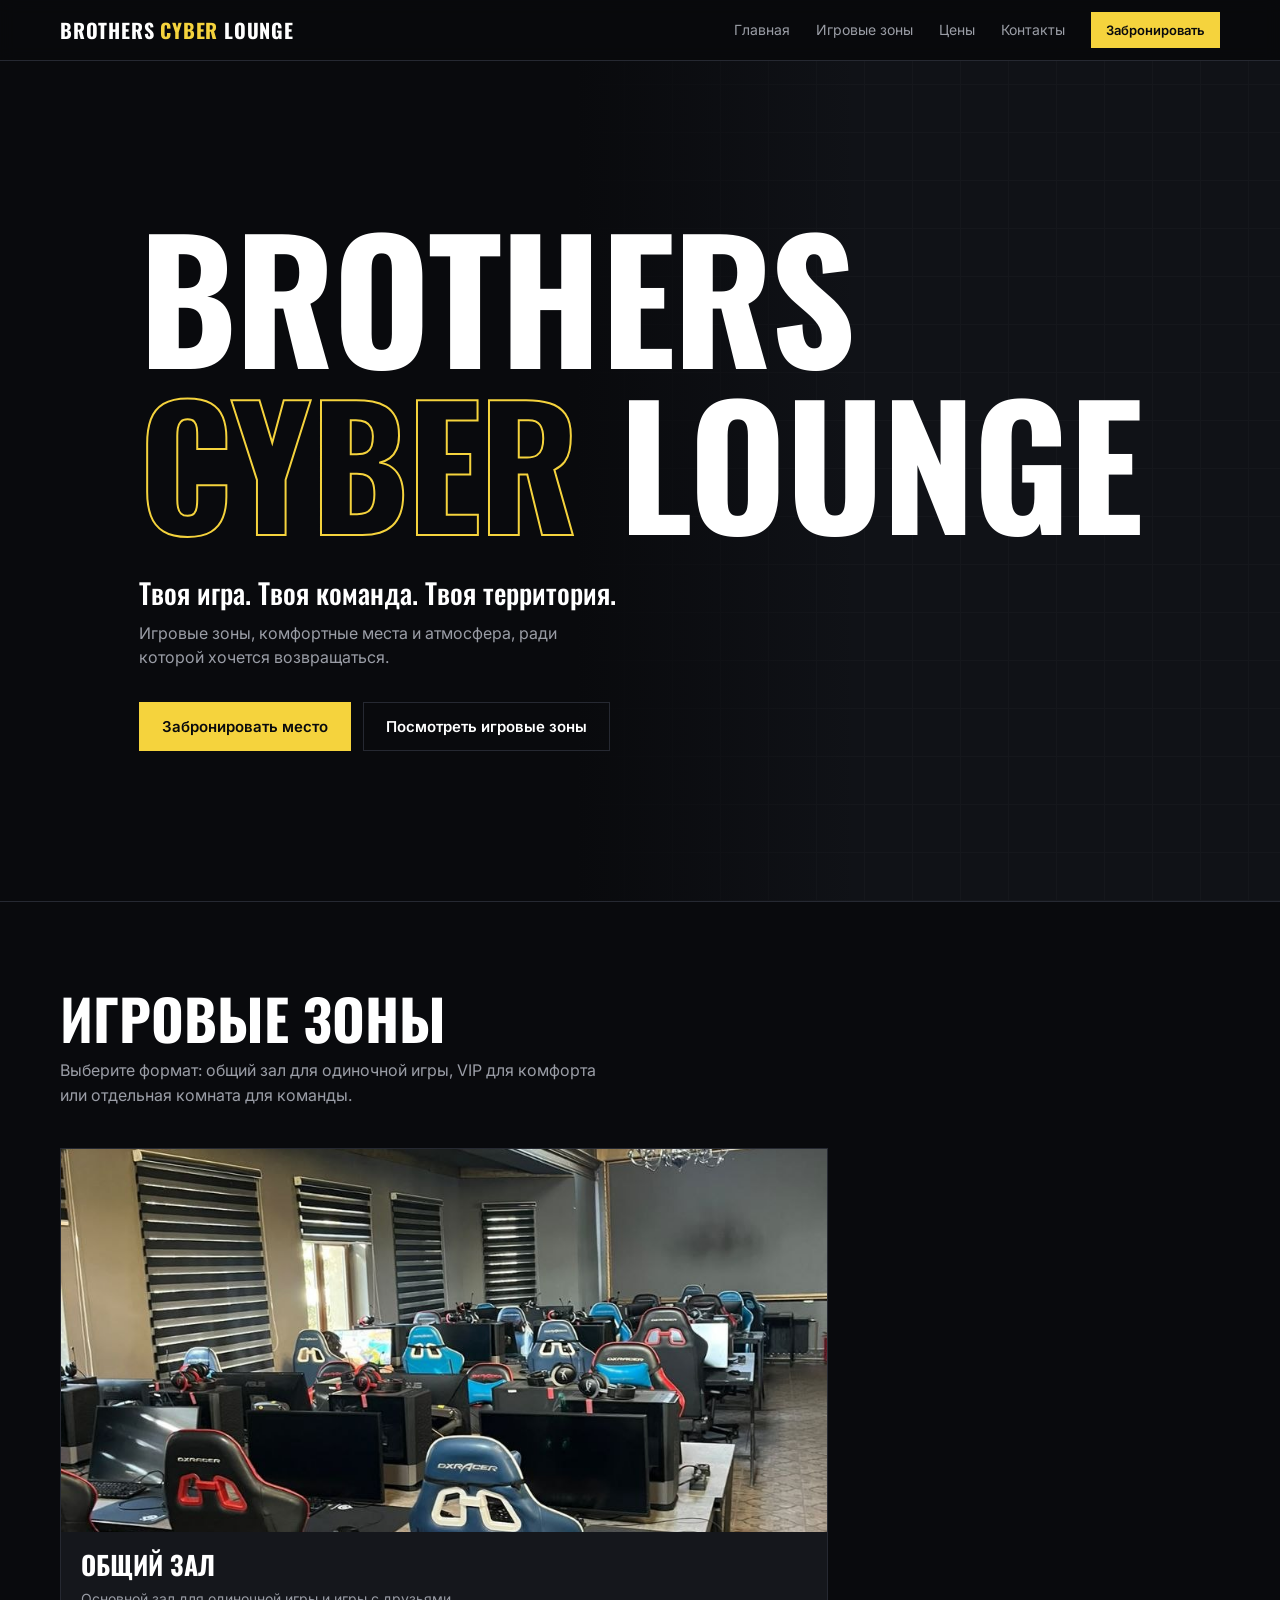
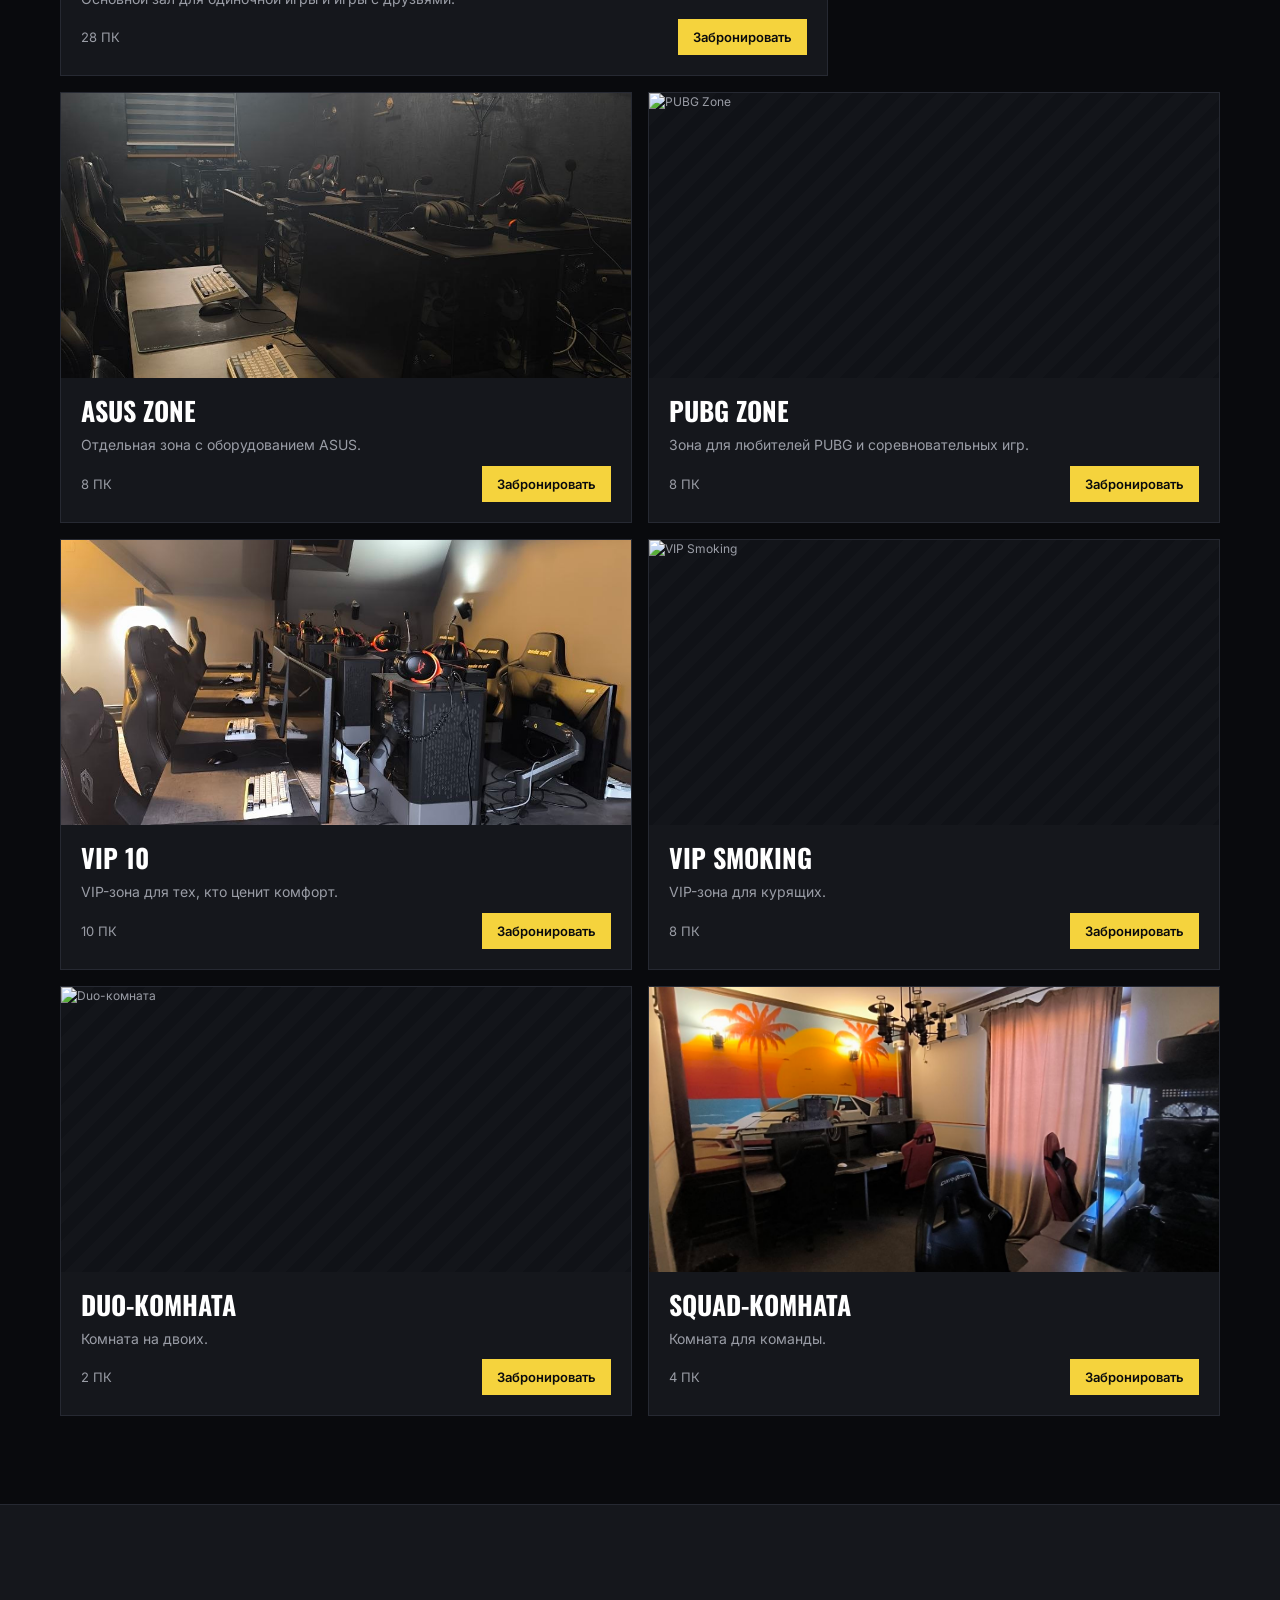
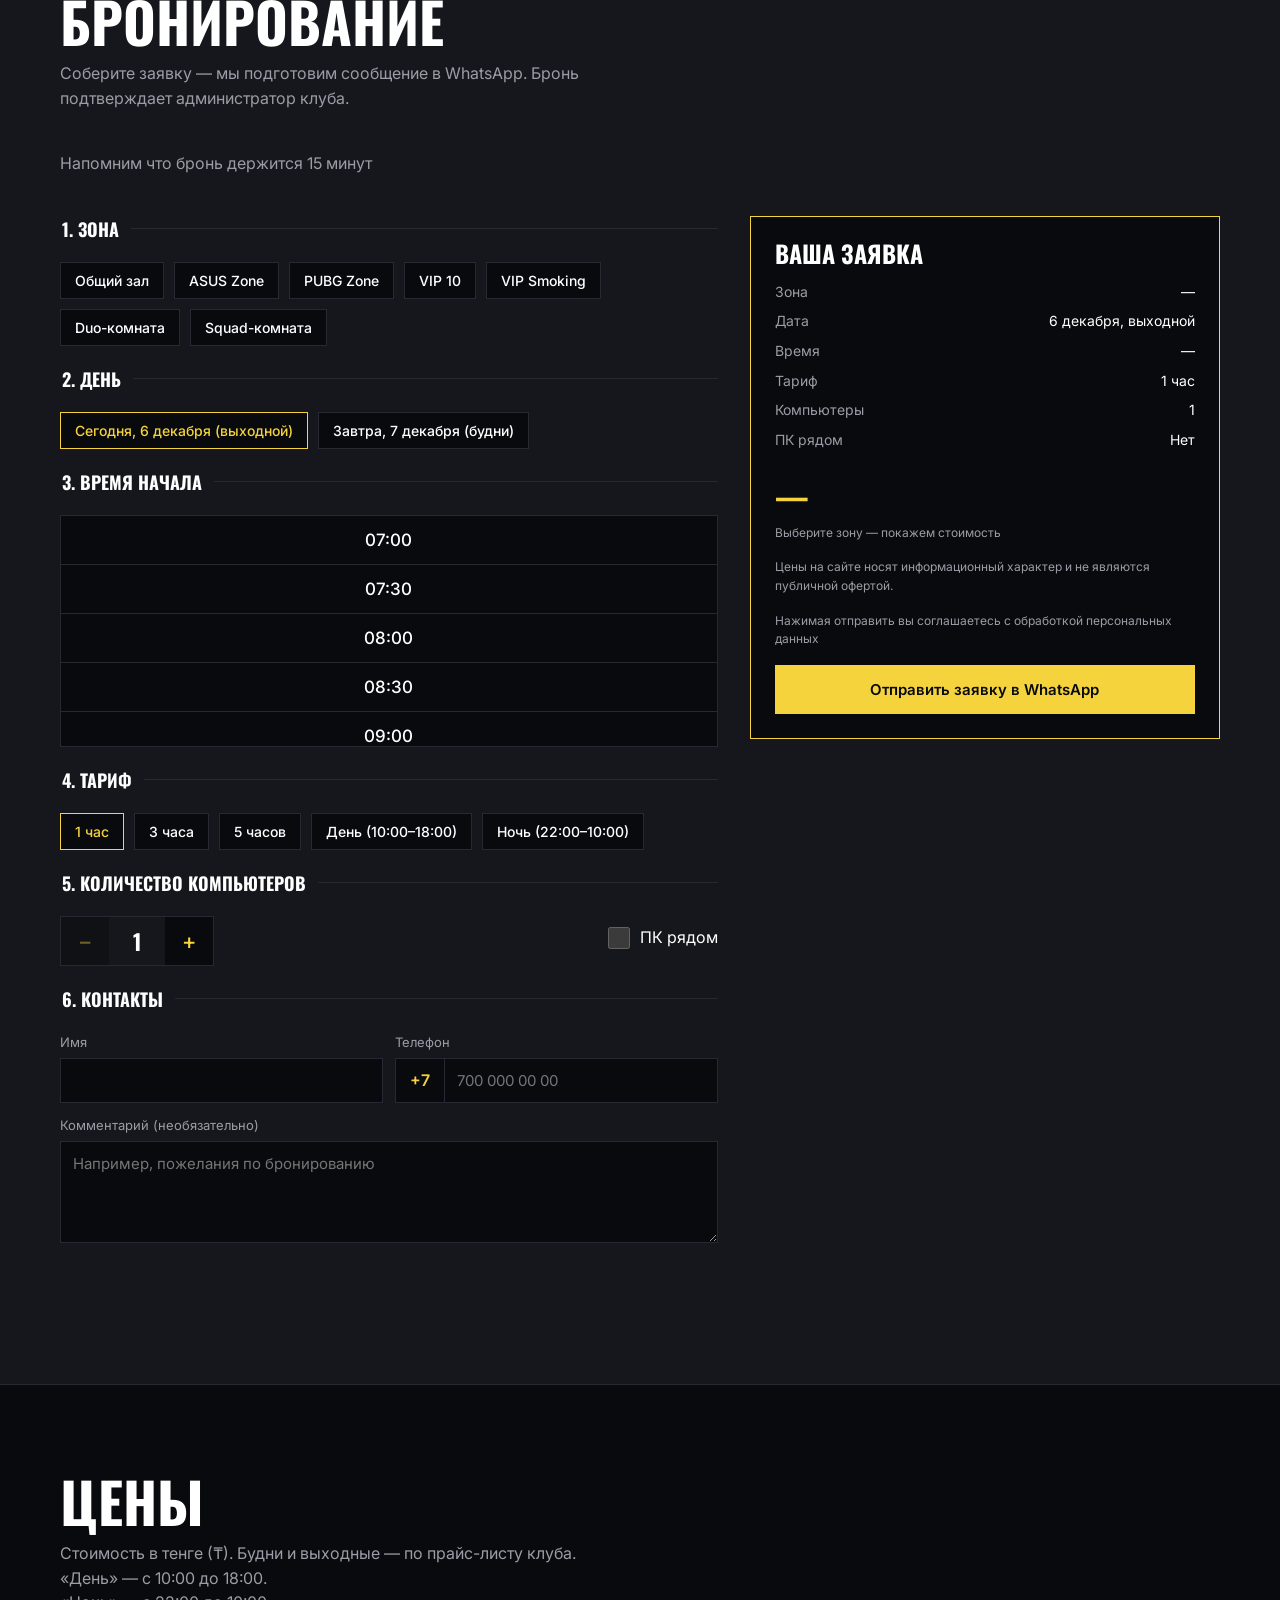
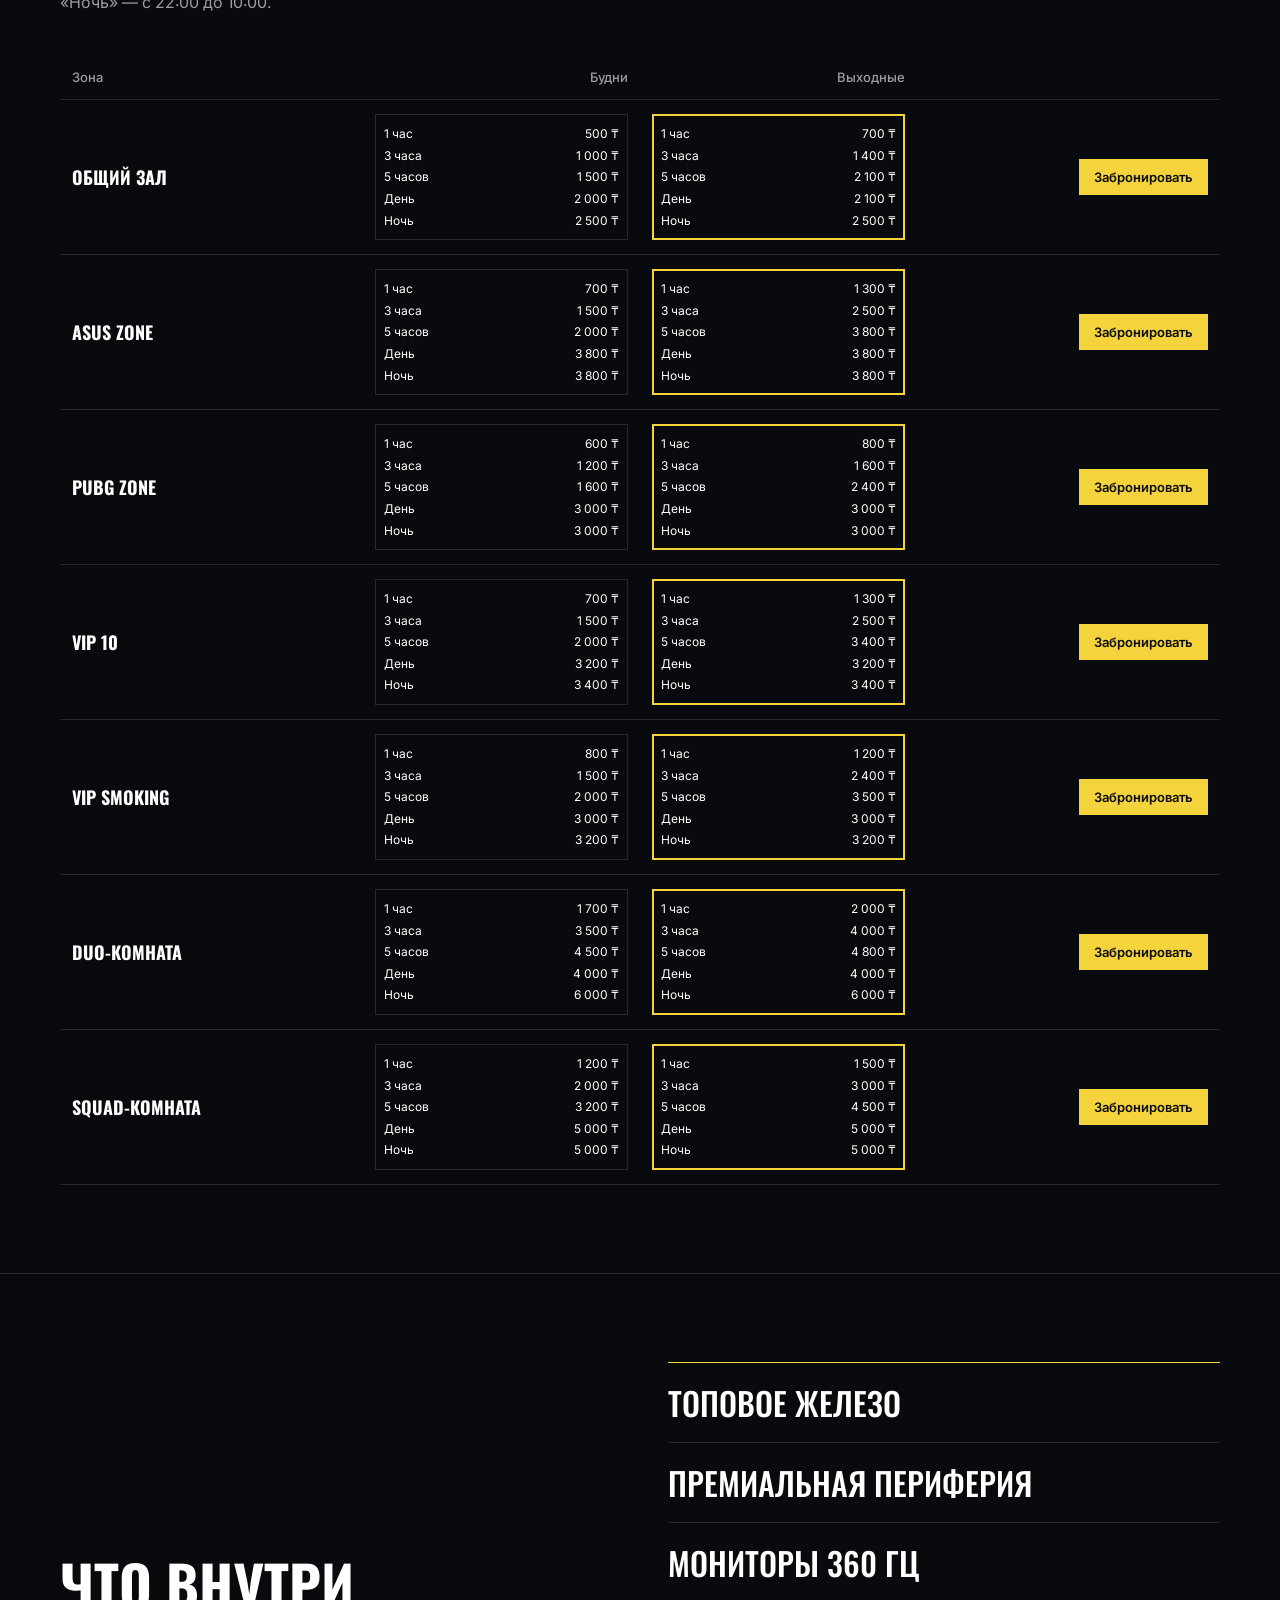
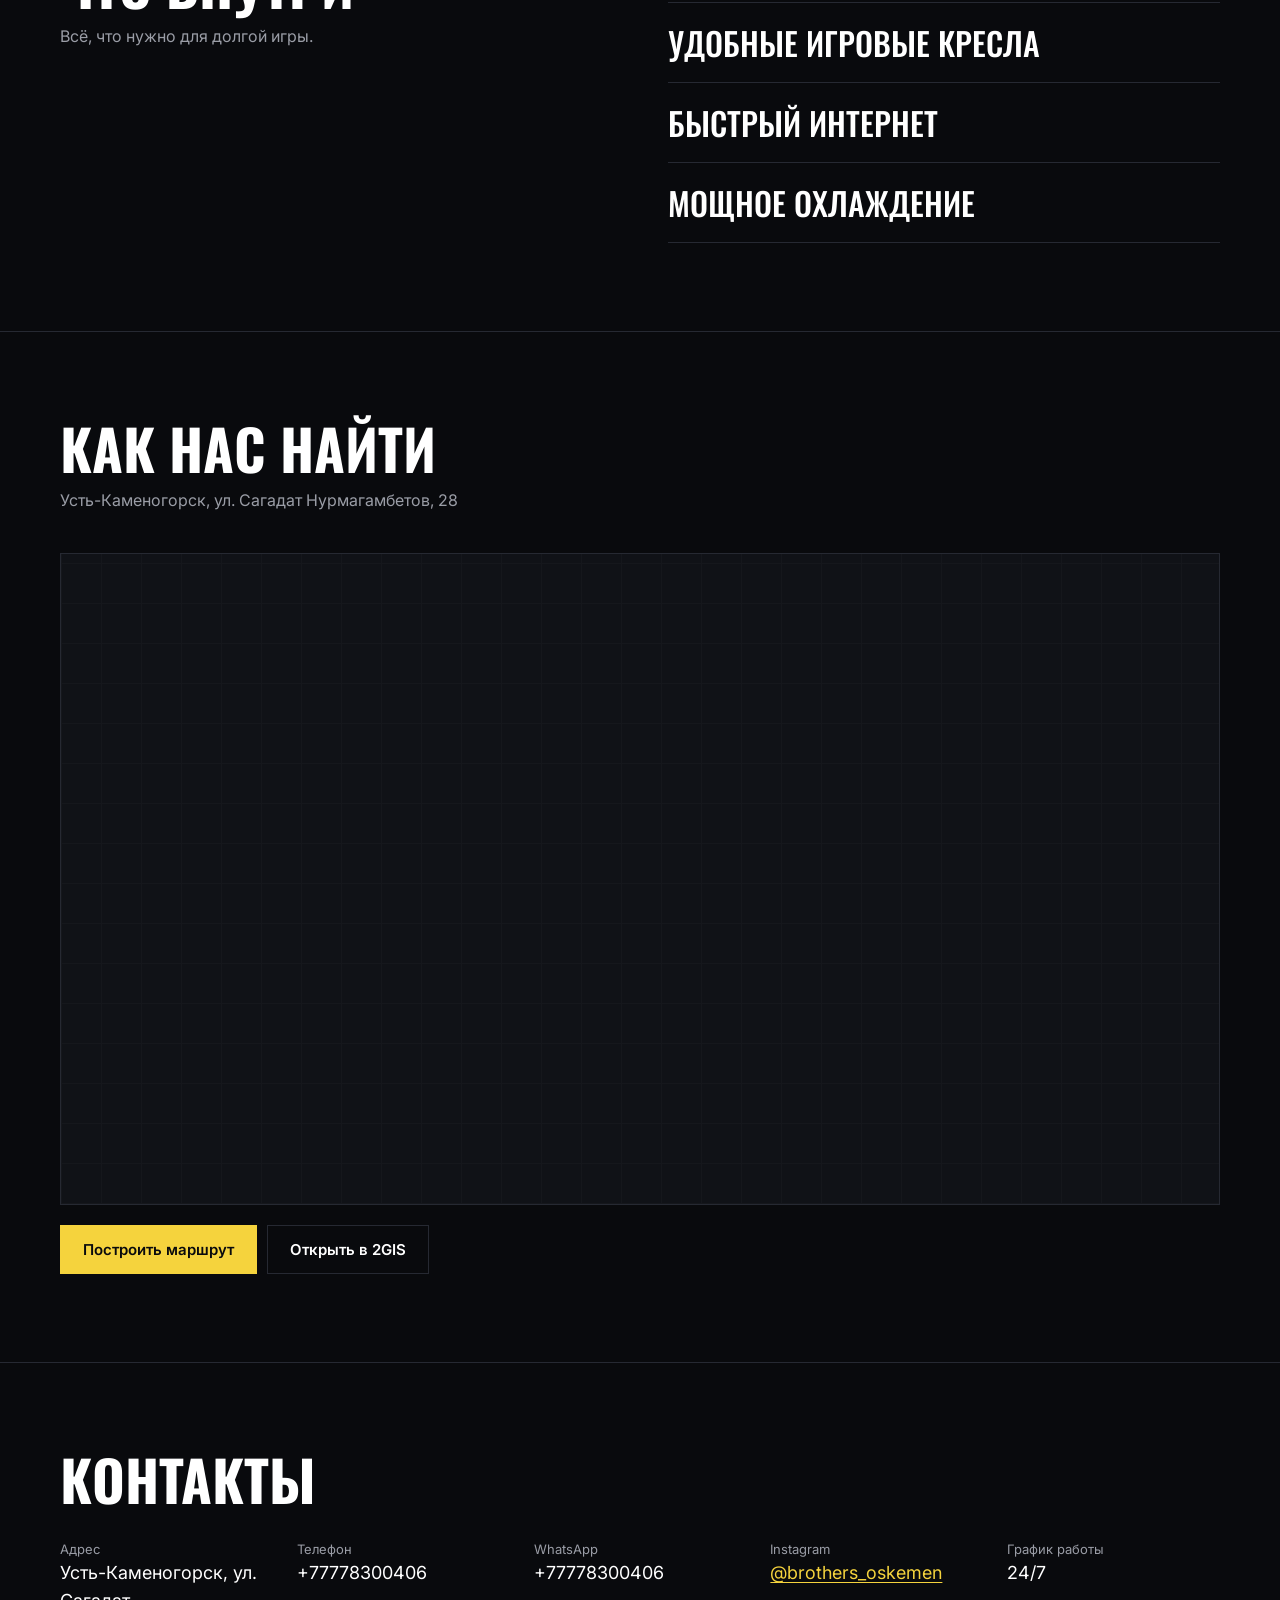
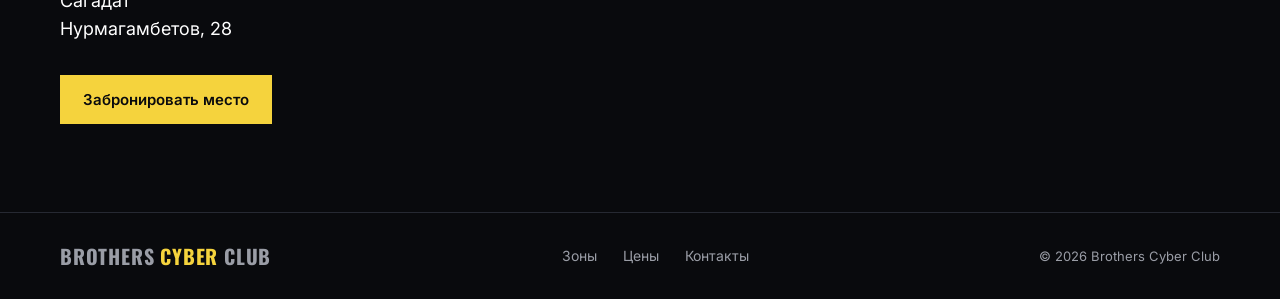
==== commit f7a8c4da: "change bokking text" ====
--- a/index.html
+++ b/index.html
@@ -147,7 +147,6 @@
               </dl>
               <div class="tot" id="s6">—</div>
               <small id="s7">Предварительная стоимость</small>
-              <small id="s7">Стоимость может отличаться от предварительной</small>
               <small id="s7">Цены на сайте носят информационный характер и не являются публичной офертой.</small>
               <small id="s7">Нажимая отправить вы соглашаетесь с обработкой персональных данных</small>
               <button class="btn" id="send" type="button" style="width: 100%">
--- a/style/style.css
+++ b/style/style.css
@@ -276,7 +276,7 @@
   content: "";
   position: absolute;
   inset: 0;
-  background: rgba(9, 10, 13, 0.484);
+  background: rgba(9, 10, 13, 0);
   pointer-events: none;
   transition: background 0.3s ease;
 }
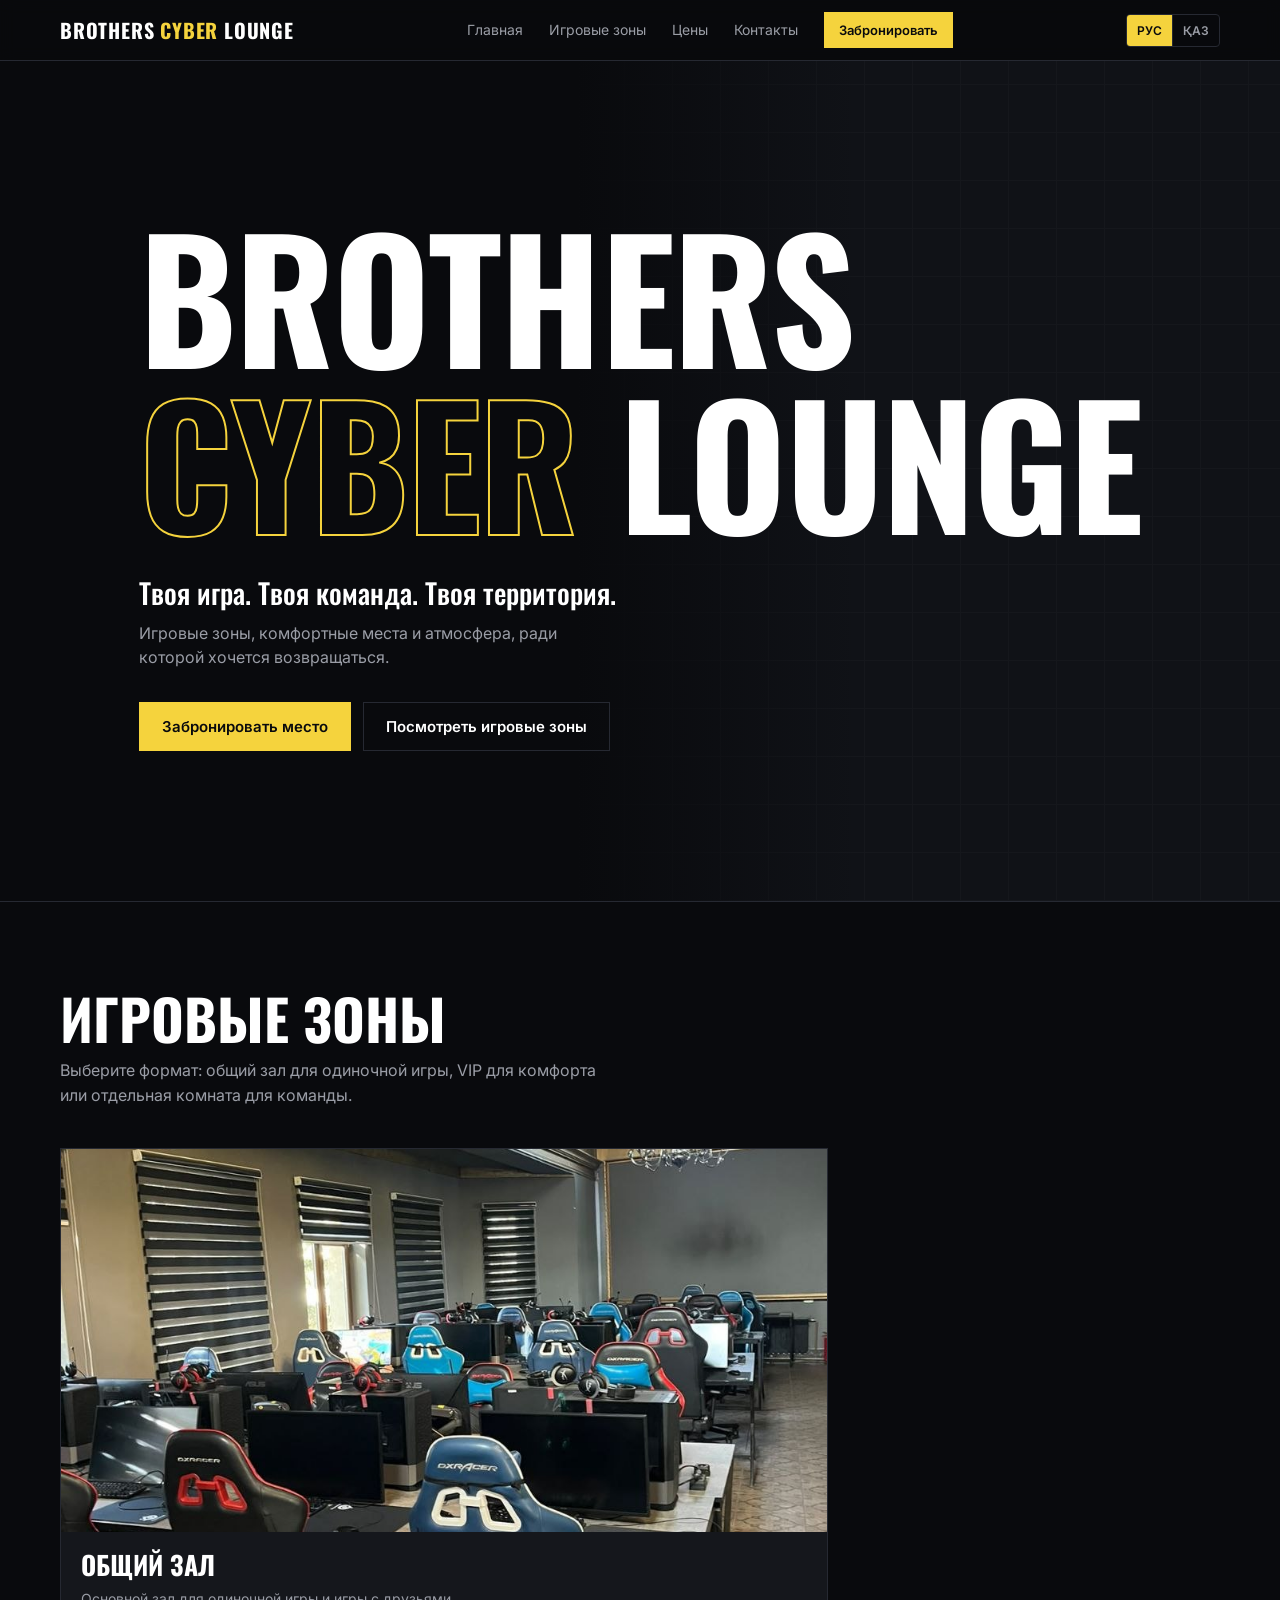
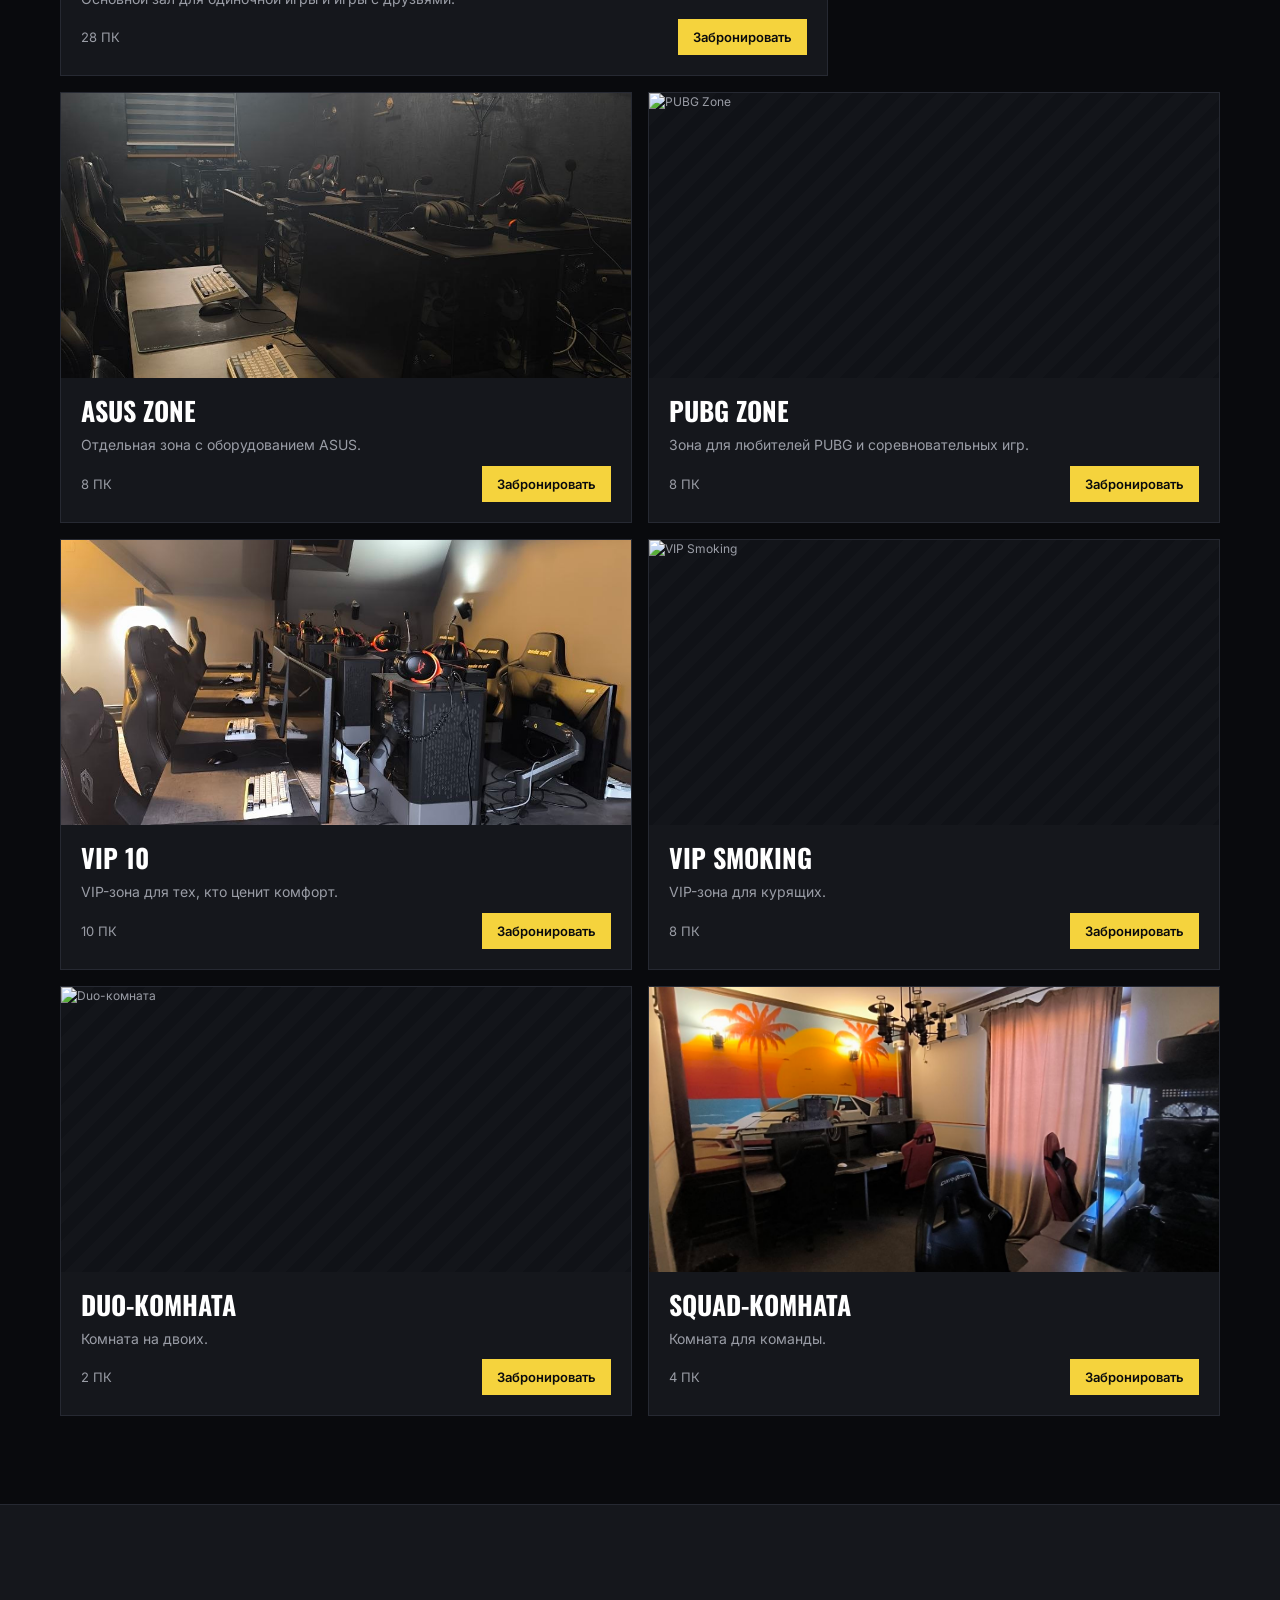
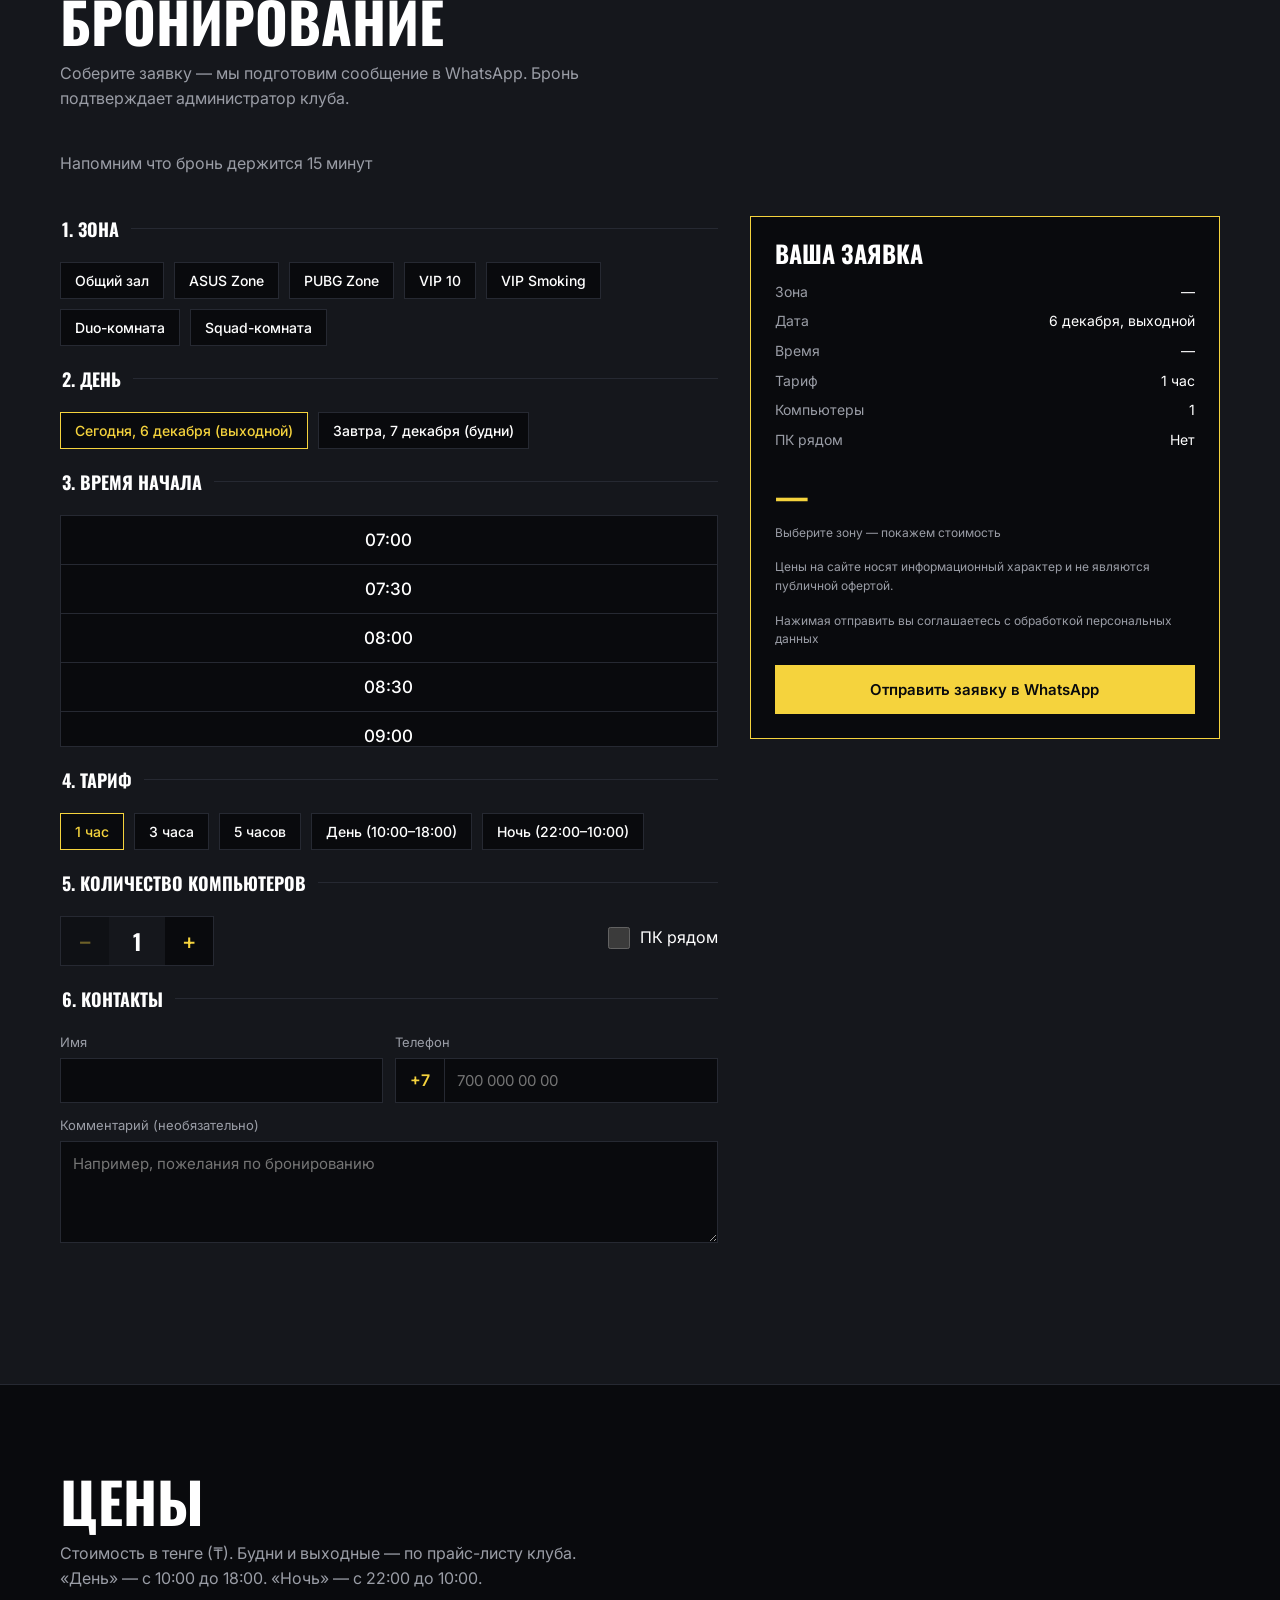
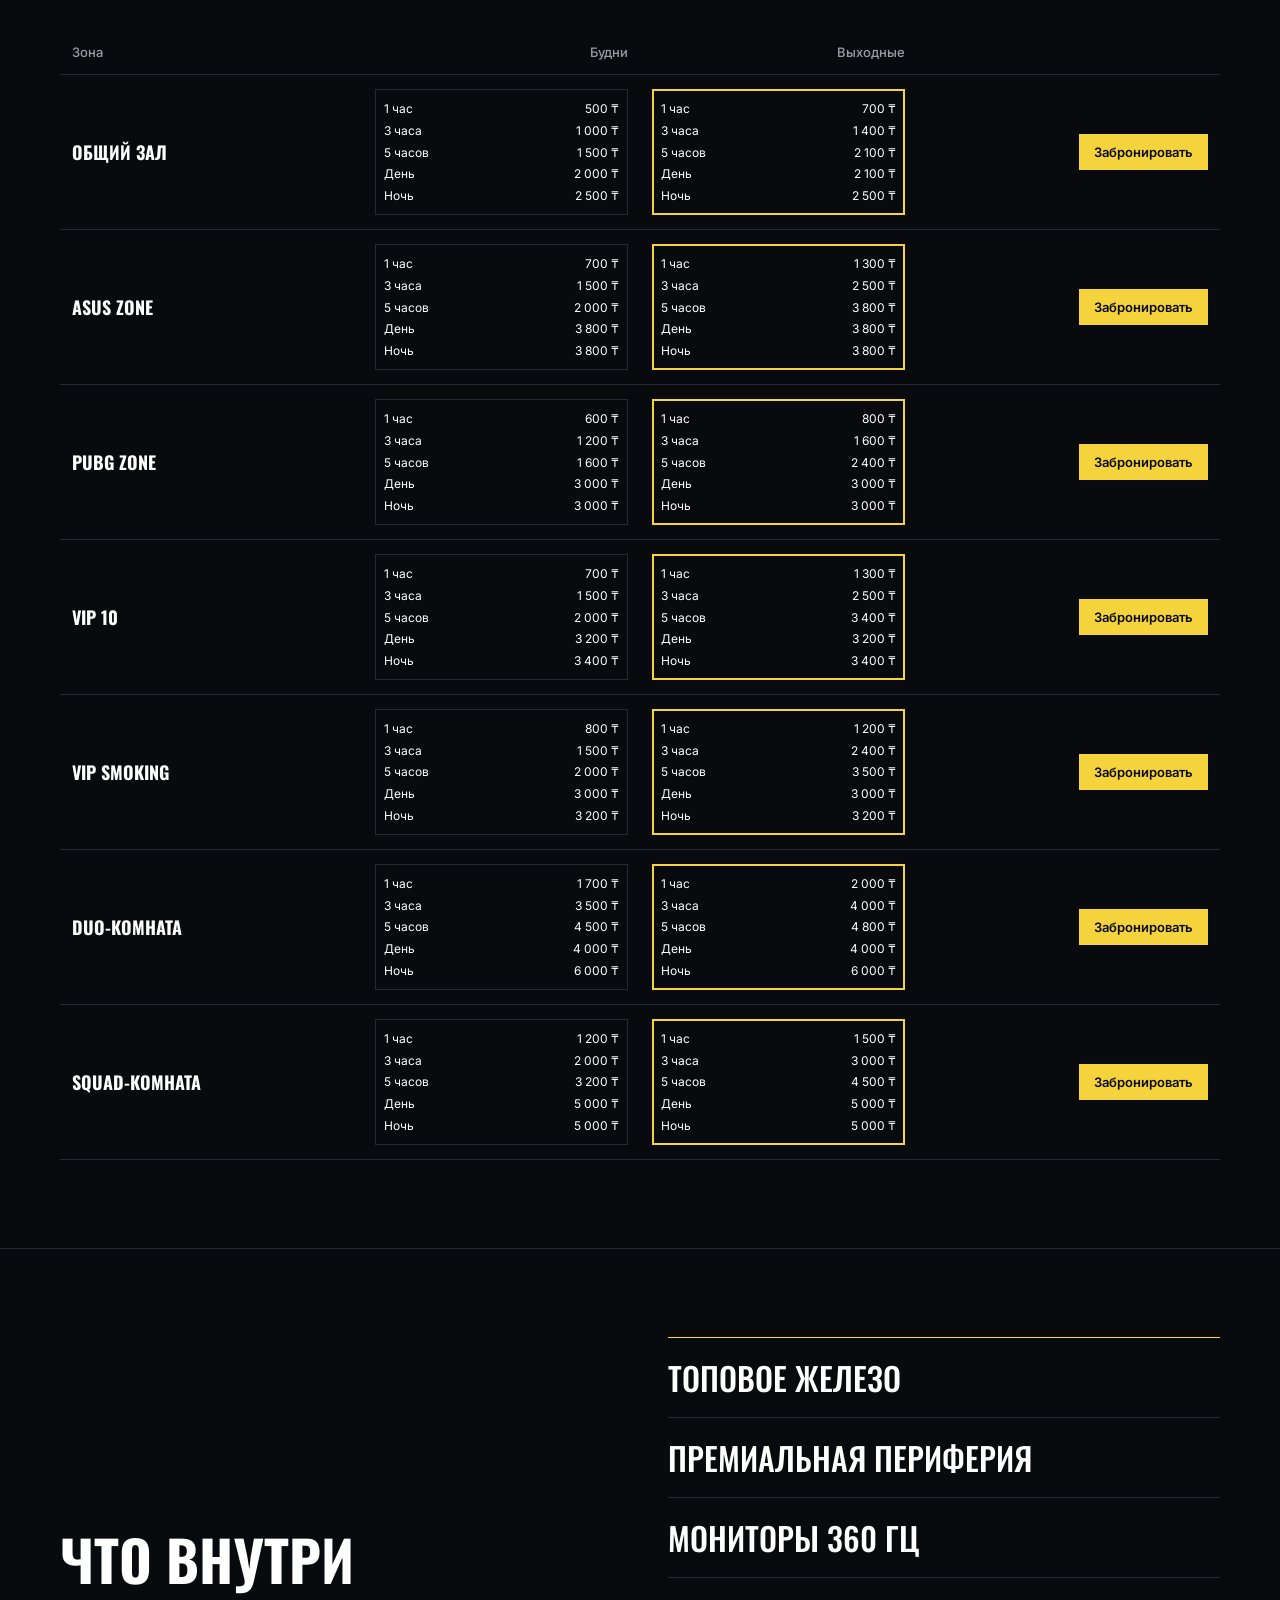
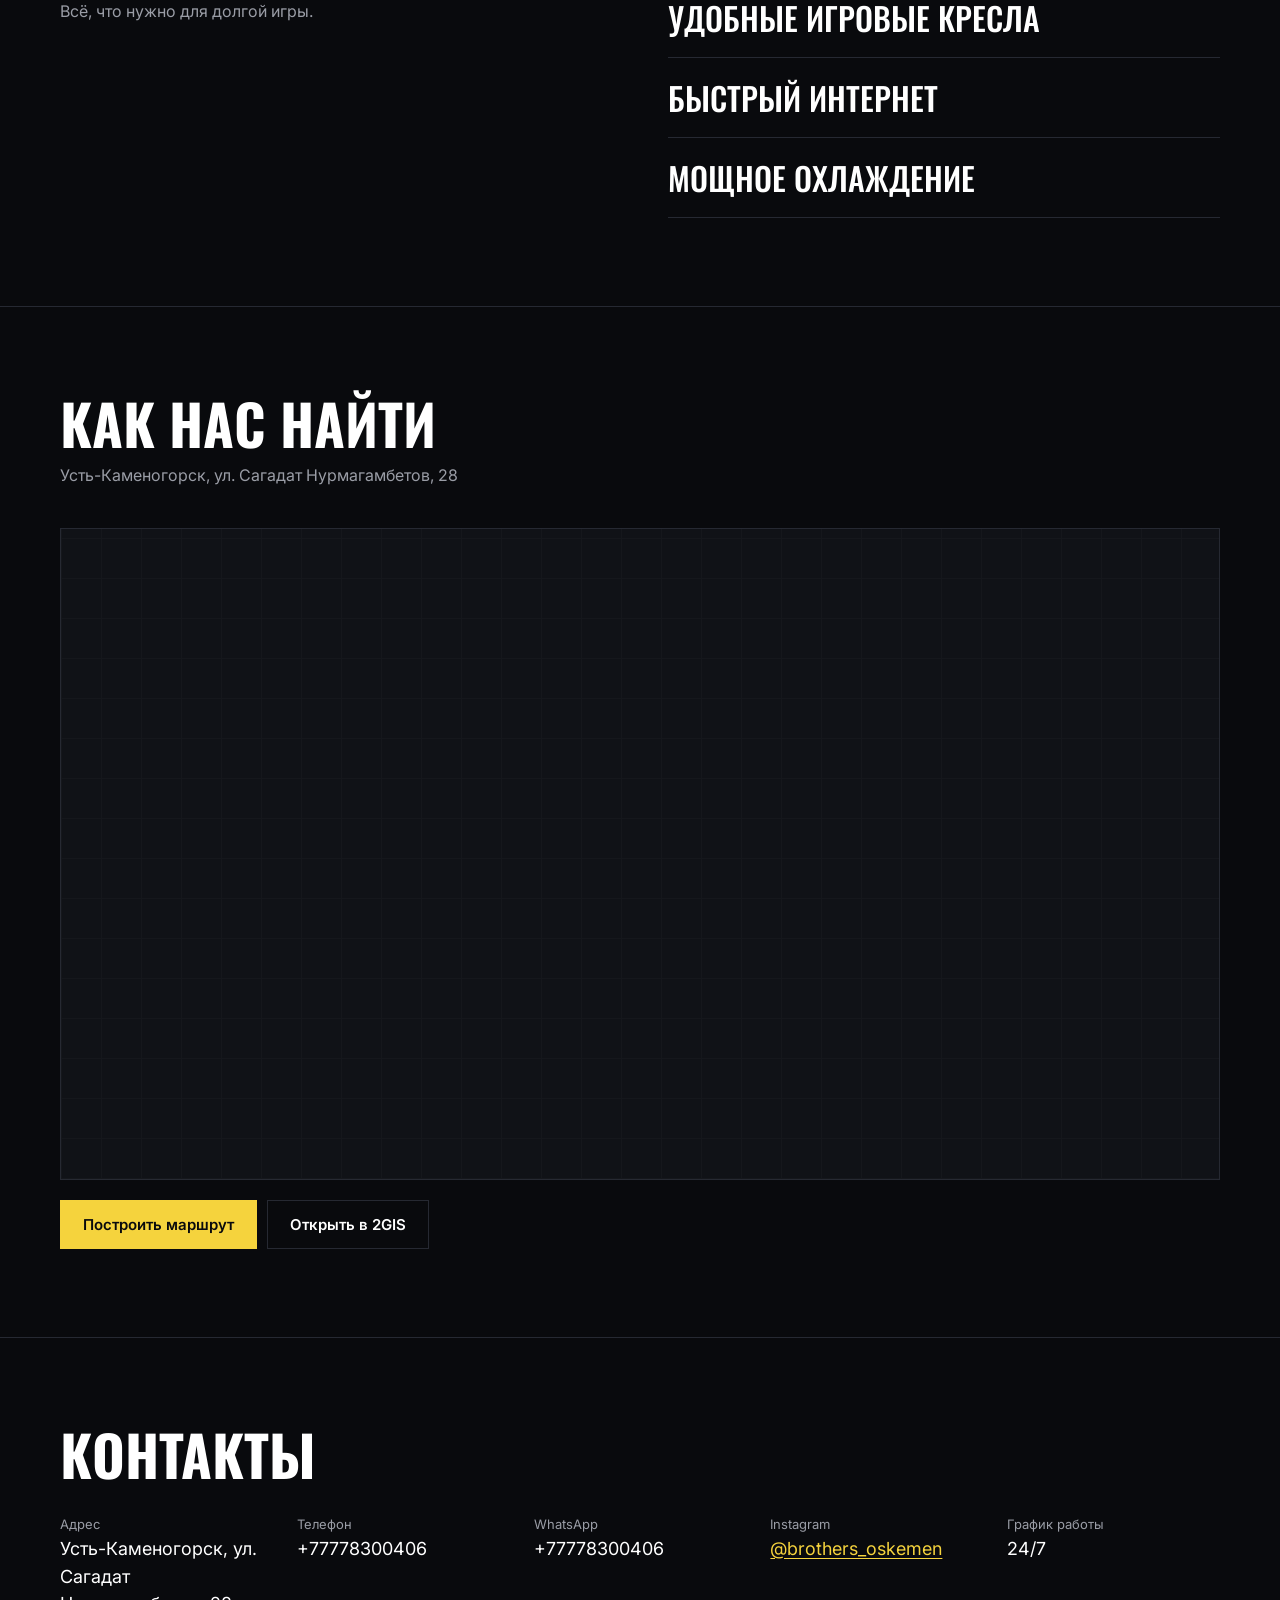
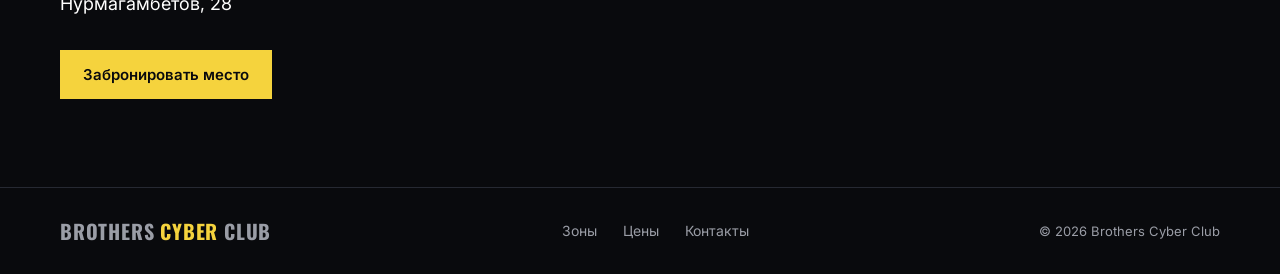
==== commit ec792d7c: "add kazakh language" ====
--- a/index.html
+++ b/index.html
@@ -17,12 +17,18 @@
     <header>
       <div class="w">
         <a href="#top" class="logo">Brothers <b>Cyber</b> Lounge</a>
-        <button id="mb" aria-expanded="false" aria-controls="nv">Меню</button>
-        <nav id="nv" aria-label="Основная навигация">
-          <a href="#top">Главная</a><a href="#zones">Игровые зоны</a
-          ><a href="#prices">Цены</a><a href="#contacts">Контакты</a>
-          <a class="btn sm" href="#bk">Забронировать</a>
+        <nav id="nv" aria-label="Основная навигация" data-i18n-aria="navLabel">
+          <a href="#top" data-i18n="home">Главная</a><a href="#zones" data-i18n="zones">Игровые зоны</a
+          ><a href="#prices" data-i18n="prices">Цены</a><a href="#contacts" data-i18n="contacts">Контакты</a>
+          <a class="btn sm" href="#bk" data-i18n="book">Забронировать</a>
         </nav>
+        <div class="header-actions">
+          <div class="lang-switch" role="group" aria-label="Язык страницы" data-i18n-aria="languageSelector">
+            <button type="button" data-lang="ru" aria-pressed="true" data-i18n-aria="russian">РУС</button>
+            <button type="button" data-lang="kk" aria-pressed="false" data-i18n-aria="kazakh">ҚАЗ</button>
+          </div>
+          <button id="mb" aria-expanded="false" aria-controls="nv" data-i18n="menu">Меню</button>
+        </div>
       </div>
     </header>
 
@@ -31,22 +37,22 @@
         <div class="ph"></div>
         <div class="w">
           <h1>Brothers<br /><i>Cyber</i> Lounge</h1>
-          <p class="t">Твоя игра. Твоя команда. Твоя территория.</p>
-          <p class="m">
+          <p class="t" data-i18n="heroTagline">Твоя игра. Твоя команда. Твоя территория.</p>
+          <p class="m" data-i18n="heroDescription">
             Игровые зоны, комфортные места и атмосфера, ради которой хочется
             возвращаться.
           </p>
           <div class="bt">
-            <a class="btn" href="#bk">Забронировать место</a
-            ><a class="btn s" href="#zones">Посмотреть игровые зоны</a>
+            <a class="btn" href="#bk" data-i18n="bookPlace">Забронировать место</a
+            ><a class="btn s" href="#zones" data-i18n="viewZones">Посмотреть игровые зоны</a>
           </div>
         </div>
       </section>
 
       <section id="zones">
         <div class="w rv">
-          <h2>Игровые зоны</h2>
-          <p class="lead">
+          <h2 data-i18n="zones">Игровые зоны</h2>
+          <p class="lead" data-i18n="zonesDescription">
             Выберите формат: общий зал для одиночной игры, VIP для комфорта или
             отдельная комната для команды.
           </p>
@@ -56,54 +62,54 @@
 
       <section id="bk">
         <div class="w rv">
-          <h2>Бронирование</h2>
-          <p class="lead">
+          <h2 data-i18n="booking">Бронирование</h2>
+          <p class="lead" data-i18n="bookingDescription">
             Соберите заявку — мы подготовим сообщение в WhatsApp. Бронь
             подтверждает администратор клуба.</p>
-          <p class="lead">Напомним что бронь держится 15 минут</p>
+          <p class="lead" data-i18n="bookingHold">Напомним что бронь держится 15 минут</p>
           <div class="bkg">
             <form id="bf" novalidate>
               <fieldset>
-                <legend>1. Зона</legend>
+                <legend data-i18n="zoneStep">1. Зона</legend>
                 <div class="row" id="bz" role="group"></div>
               </fieldset>
               <fieldset>
-                <legend>2. День</legend>
+                <legend data-i18n="dayStep">2. День</legend>
                 <div class="row" id="bday" role="group"></div>
               </fieldset>
               <fieldset>
-                <legend>3. Время начала</legend>
+                <legend data-i18n="startTimeStep">3. Время начала</legend>
                 <div class="slots" id="btime" role="group"></div>
               </fieldset>
               <fieldset>
-                <legend>4. Тариф</legend>
+                <legend data-i18n="tariffStep">4. Тариф</legend>
                 <div class="row" id="bpk" role="group"></div>
               </fieldset>
               <fieldset>
-                <legend>5. Количество компьютеров</legend>
+                <legend data-i18n="computerCountStep">5. Количество компьютеров</legend>
                 <div class="qty-wrap">
                   <div class="qty">
-                    <button type="button" id="qm" aria-label="Меньше">−</button
+                    <button type="button" id="qm" aria-label="Меньше" data-i18n-aria="less">−</button
                     ><output id="qn" aria-live="polite">1</output
-                    ><button type="button" id="qp" aria-label="Больше">
+                    ><button type="button" id="qp" aria-label="Больше" data-i18n-aria="more">
                       +
                     </button>
                   </div>
                   <label class="check-inline" for="pc-nearby">
                     <input id="pc-nearby" type="checkbox" />
-                    <span>ПК рядом</span>
+                    <span data-i18n="nearbyPc">ПК рядом</span>
                   </label>
                 </div>
               </fieldset>
               <fieldset>
-                <legend>6. Контакты</legend>
+                <legend data-i18n="contactStep">6. Контакты</legend>
                 <div class="g2">
                   <div>
-                    <label for="nm">Имя</label
+                    <label for="nm" data-i18n="name">Имя</label
                     ><input id="nm" autocomplete="name" required />
                   </div>
                   <div>
-                    <label for="ph">Телефон</label>
+                    <label for="ph" data-i18n="phone">Телефон</label>
                     <div class="pf">
                       <span>+7</span
                       ><input
@@ -118,38 +124,39 @@
                   </div>
                 </div>
                 <div class="comment-field">
-                  <label for="comment">Комментарий (необязательно)</label>
+                  <label for="comment" data-i18n="comment">Комментарий (необязательно)</label>
                   <textarea
                     id="comment"
                     rows="4"
                     maxlength="250"
                     placeholder="Например, пожелания по бронированию"
+                    data-i18n-placeholder="commentPlaceholder"
                   ></textarea>
                 </div>
                 <div class="err" id="er" role="alert"></div>
               </fieldset>
             </form>
             <aside class="sum" aria-live="polite">
-              <h3>Ваша заявка</h3>
+              <h3 data-i18n="yourRequest">Ваша заявка</h3>
               <dl>
-                <dt>Зона</dt>
+                <dt data-i18n="zone">Зона</dt>
                 <dd id="s1">—</dd>
-                <dt>Дата</dt>
+                <dt data-i18n="date">Дата</dt>
                 <dd id="s2">—</dd>
-                <dt>Время</dt>
+                <dt data-i18n="time">Время</dt>
                 <dd id="s3">—</dd>
-                <dt>Тариф</dt>
+                <dt data-i18n="tariff">Тариф</dt>
                 <dd id="s4">—</dd>
-                <dt>Компьютеры</dt>
+                <dt data-i18n="computers">Компьютеры</dt>
                 <dd id="s5">—</dd>
-                <dt>ПК рядом</dt>
+                <dt data-i18n="nearbyPc">ПК рядом</dt>
                 <dd id="s8">Нет</dd>
               </dl>
               <div class="tot" id="s6">—</div>
               <small id="s7">Предварительная стоимость</small>
-              <small id="s7">Цены на сайте носят информационный характер и не являются публичной офертой.</small>
-              <small id="s7">Нажимая отправить вы соглашаетесь с обработкой персональных данных</small>
-              <button class="btn" id="send" type="button" style="width: 100%">
+              <small data-i18n="priceDisclaimer">Цены на сайте носят информационный характер и не являются публичной офертой.</small>
+              <small data-i18n="personalDataConsent">Нажимая отправить вы соглашаетесь с обработкой персональных данных</small>
+              <button class="btn" id="send" type="button" style="width: 100%" data-i18n="sendWhatsapp">
                 Отправить заявку в WhatsApp
               </button>
             </aside>
@@ -159,8 +166,8 @@
 
       <section id="prices">
         <div class="w rv">
-          <h2>Цены</h2>
-          <p class="lead">
+          <h2 data-i18n="prices">Цены</h2>
+          <p class="lead" data-i18n="pricesDescription">
             Стоимость в тенге (₸). Будни и выходные — по прайс-листу клуба.
             «День» — с 10:00 до 18:00.<br />
             «Ночь» — с 22:00 до 10:00.
@@ -169,9 +176,9 @@
             <table>
               <thead>
                 <tr>
-                  <th>Зона</th>
-                  <th>Будни</th>
-                  <th>Выходные</th>
+                  <th data-i18n="zone">Зона</th>
+                  <th data-i18n="weekdays">Будни</th>
+                  <th data-i18n="weekends">Выходные</th>
                   <th></th>
                 </tr>
               </thead>
@@ -185,32 +192,32 @@
       <section>
         <div class="w rv adv">
           <div>
-            <h2>Что внутри</h2>
-            <p class="lead" style="margin: 0">
+            <h2 data-i18n="inside">Что внутри</h2>
+            <p class="lead" style="margin: 0" data-i18n="insideDescription">
               Всё, что нужно для долгой игры.
             </p>
           </div>
           <ul>
-            <li>Топовое железо</li>
-            <li>Премиальная периферия</li>
-            <li>Мониторы 360 Гц</li>
-            <li>Удобные игровые кресла</li>
-            <li>Быстрый интернет</li>
-            <li>Мощное охлаждение</li>
+            <li data-i18n="featureHardware">Топовое железо</li>
+            <li data-i18n="featurePeripherals">Премиальная периферия</li>
+            <li data-i18n="featureMonitors">Мониторы 360 Гц</li>
+            <li data-i18n="featureChairs">Удобные игровые кресла</li>
+            <li data-i18n="featureInternet">Быстрый интернет</li>
+            <li data-i18n="featureCooling">Мощное охлаждение</li>
           </ul>
         </div>
       </section>
 
       <section id="map">
         <div class="w rv">
-          <h2>Как нас найти</h2>
+          <h2 data-i18n="findUs">Как нас найти</h2>
           <p class="lead" id="ad"></p>
           <div class="map" id="mp"></div>
           <div class="row">
             <a class="btn" id="rt" target="_blank" rel="noopener"
-              >Построить маршрут</a
+              data-i18n="buildRoute">Построить маршрут</a
             ><a class="btn s" id="o2" target="_blank" rel="noopener"
-              >Открыть в 2GIS</a
+              data-i18n="open2gis">Открыть в 2GIS</a
             >
           </div>
         </div>
@@ -218,9 +225,9 @@
 
       <section id="contacts">
         <div class="w rv">
-          <h2>Контакты</h2>
+          <h2 data-i18n="contacts">Контакты</h2>
           <dl class="cg" id="cg"></dl>
-          <a class="btn" href="#bk">Забронировать место</a>
+          <a class="btn" href="#bk" data-i18n="bookPlace">Забронировать место</a>
         </div>
       </section>
     </main>
@@ -229,8 +236,8 @@
       <div class="w">
         <span class="logo">Brothers <b>Cyber</b> Club</span>
         <nav>
-          <a href="#zones">Зоны</a><a href="#prices">Цены</a
-          ><a href="#contacts">Контакты</a>
+          <a href="#zones" data-i18n="zonesShort">Зоны</a><a href="#prices" data-i18n="prices">Цены</a
+          ><a href="#contacts" data-i18n="contacts">Контакты</a>
         </nav>
         <span>© <span id="yr"></span> Brothers Cyber Club</span>
       </div>
--- a/style/style.css
+++ b/style/style.css
@@ -104,6 +104,7 @@
   display: flex;
   align-items: center;
   justify-content: space-between;
+  gap: 20px;
   height: 60px;
 }
 .logo {
@@ -134,7 +135,44 @@
   padding: 8px 12px;
   cursor: pointer;
 }
+.header-actions {
+  display: flex;
+  align-items: center;
+  gap: 10px;
+}
+.lang-switch {
+  display: inline-flex;
+  flex: none;
+  border: 1px solid var(--ln);
+  border-radius: 4px;
+  overflow: hidden;
+}
+.lang-switch button {
+  min-width: 44px;
+  padding: 8px 10px;
+  border: 0;
+  background: transparent;
+  color: var(--mu);
+  font: 600 12px Inter, sans-serif;
+  cursor: pointer;
+}
+.lang-switch button + button {
+  border-left: 1px solid var(--ln);
+}
+.lang-switch button.active {
+  background: var(--y);
+  color: #090a0d;
+}
+.lang-switch button:not(.active):hover {
+  color: var(--tx);
+}
 @media (max-width: 820px) {
+  header .w {
+    gap: 10px;
+  }
+  .header-actions {
+    margin-left: auto;
+  }
   #mb {
     display: block;
   }
@@ -154,6 +192,21 @@
     display: flex;
   }
 }
+@media (max-width: 380px) {
+  header .logo {
+    font-size: 17px;
+  }
+  #mb {
+    padding: 7px 8px;
+  }
+  .header-actions {
+    gap: 6px;
+  }
+  .lang-switch button {
+    min-width: 38px;
+    padding: 7px 6px;
+  }
+}
 .hero {
   padding: 0;
   border: 0;
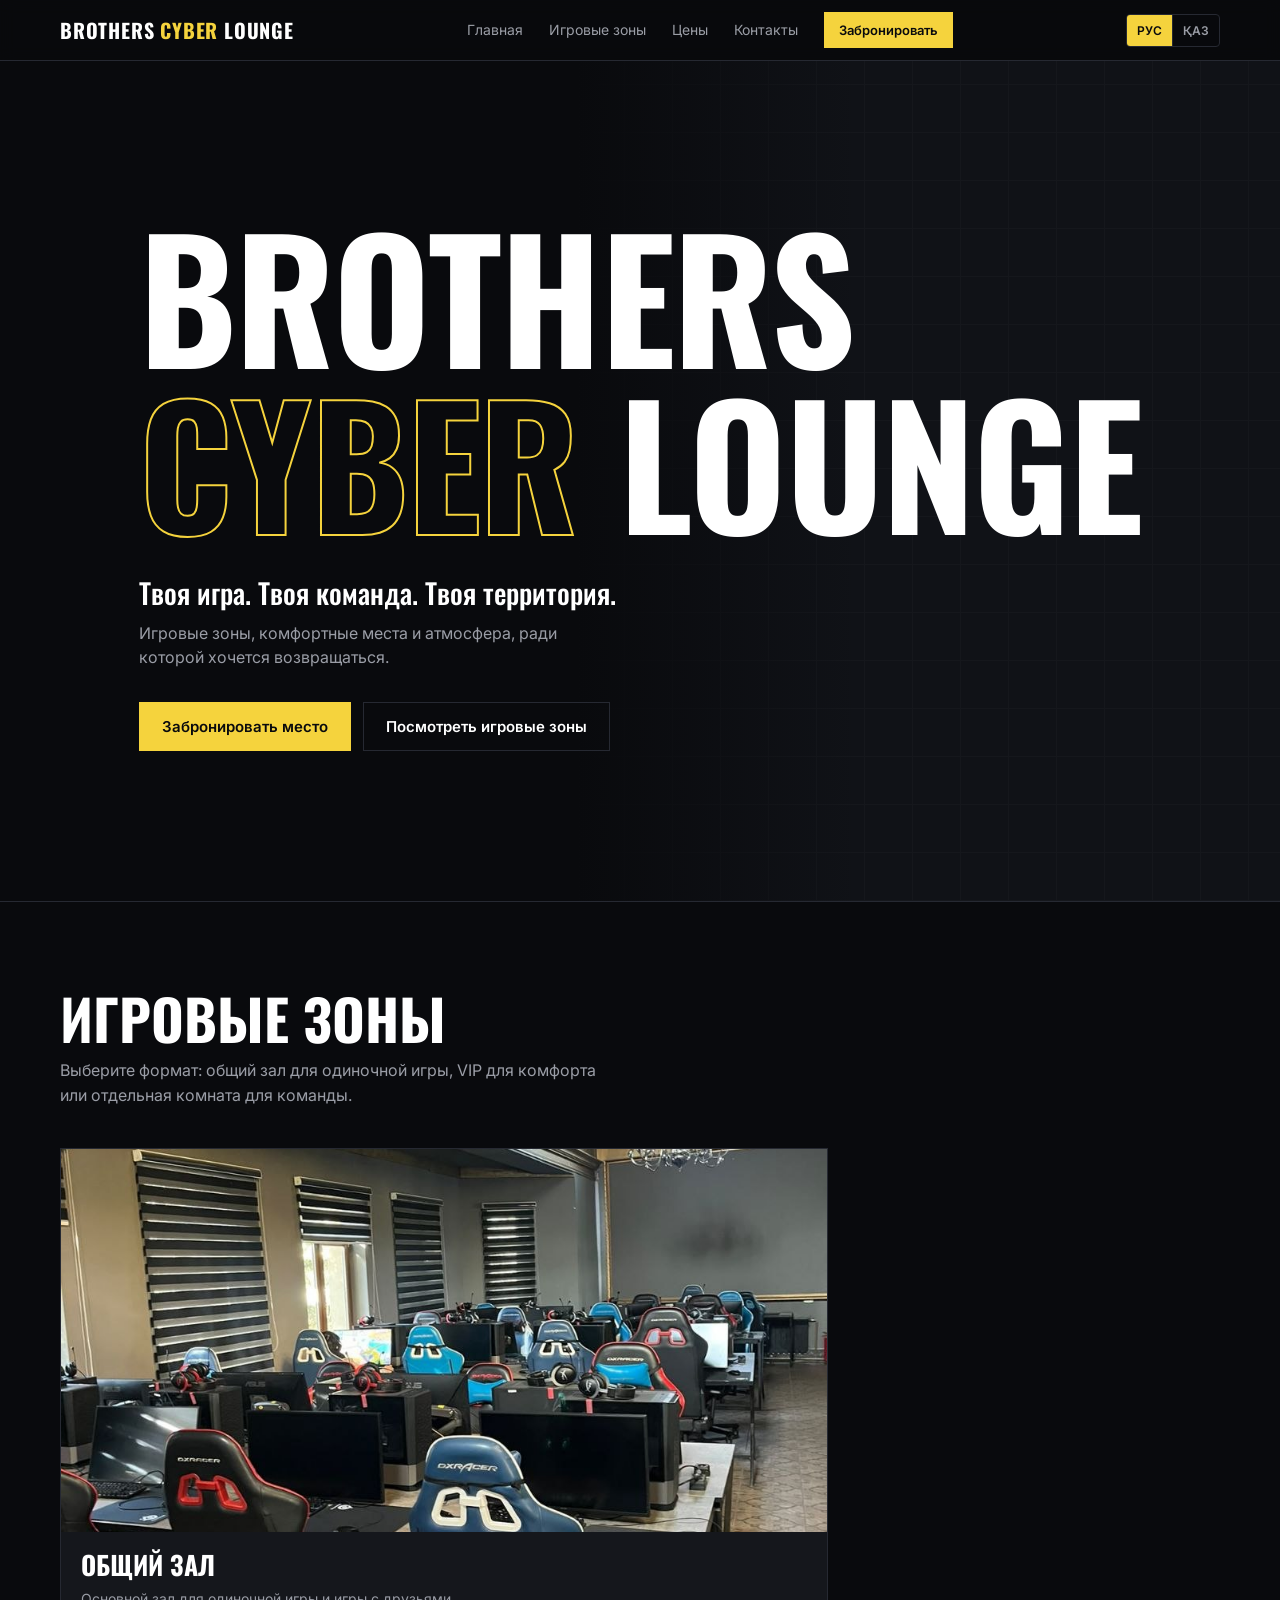
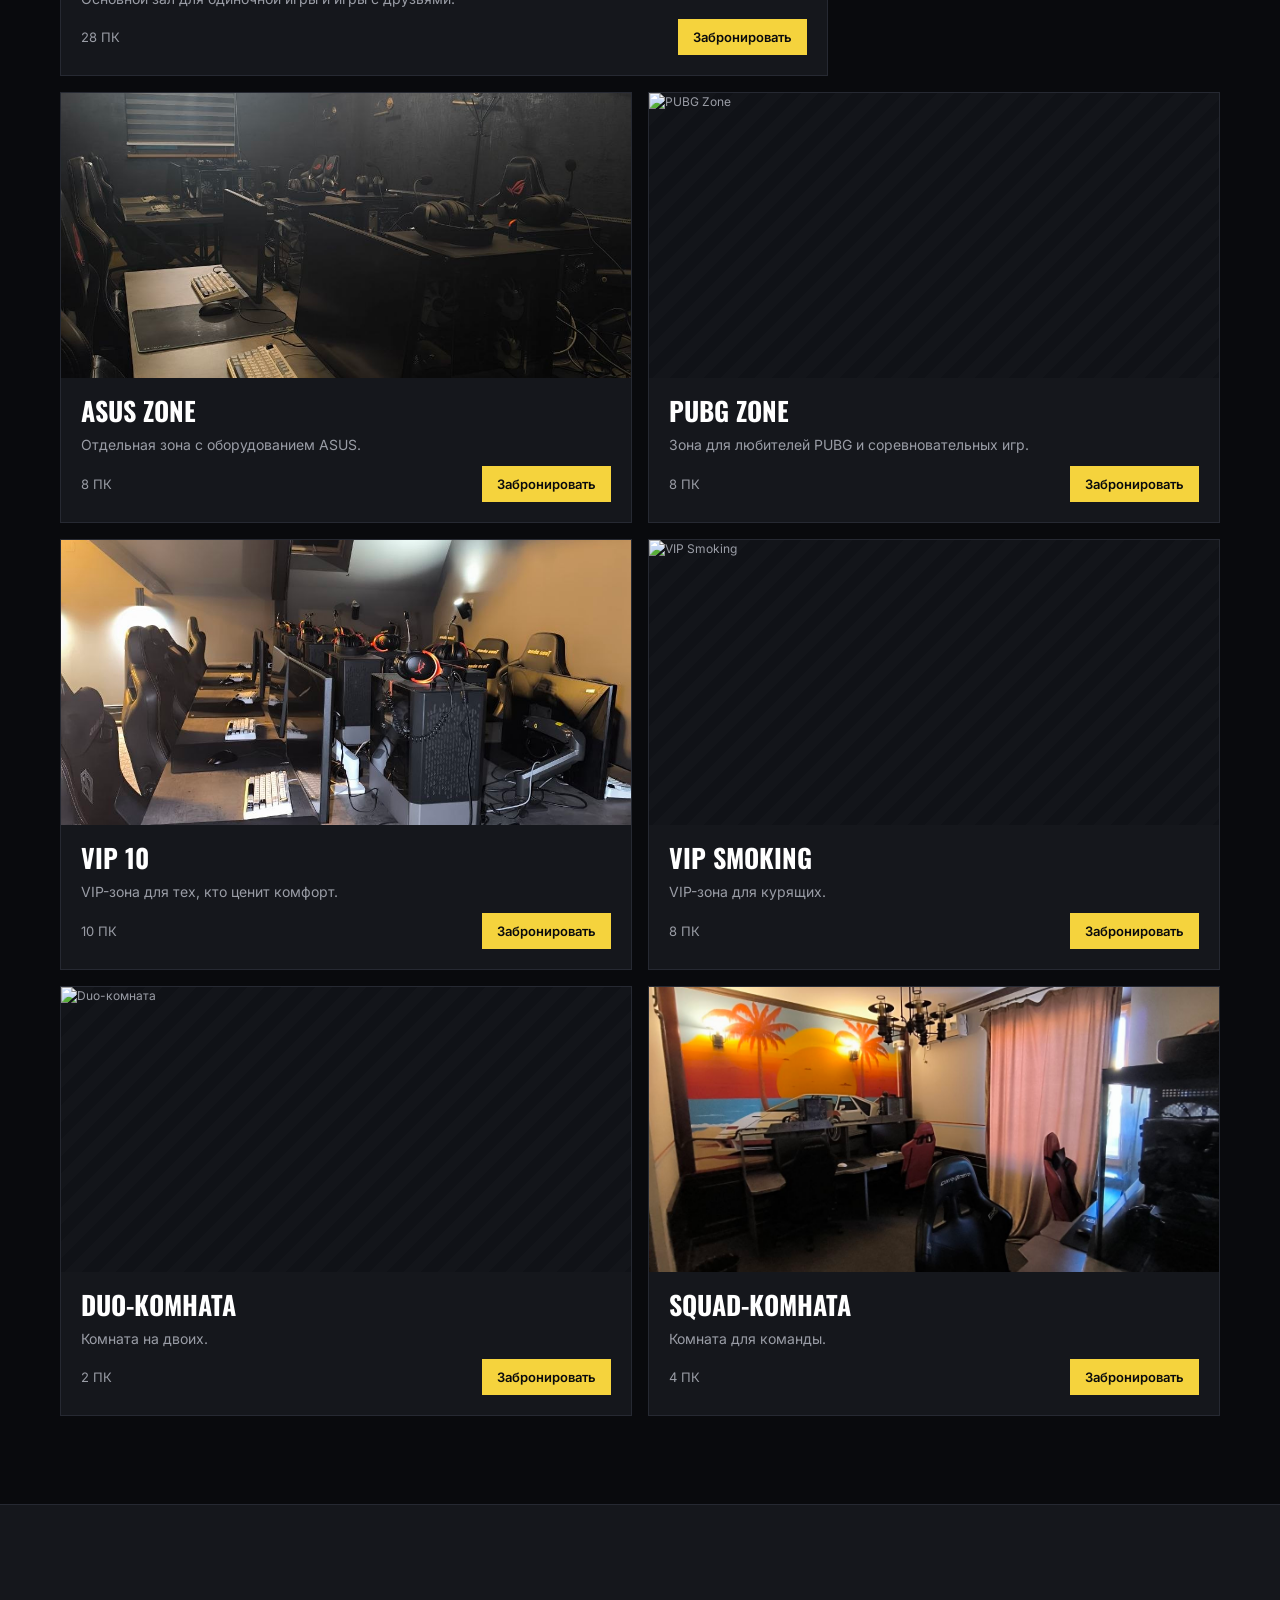
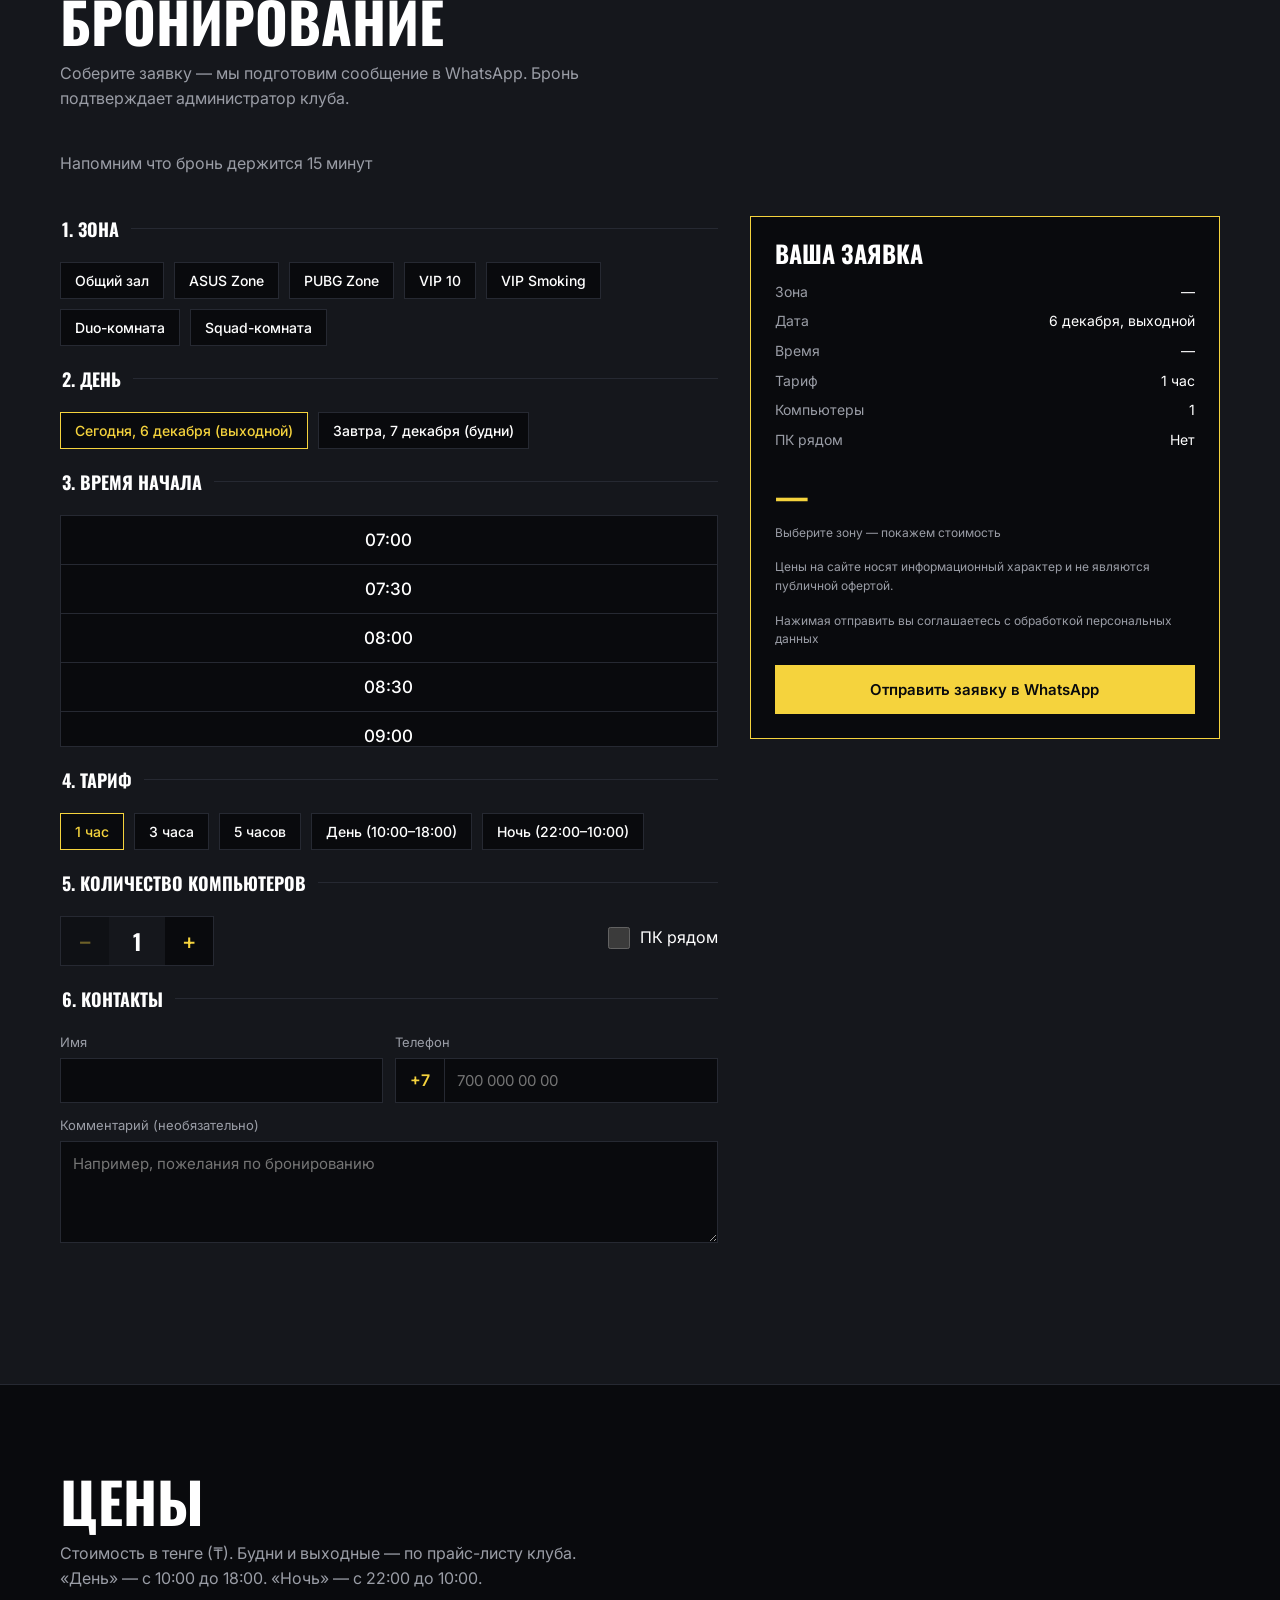
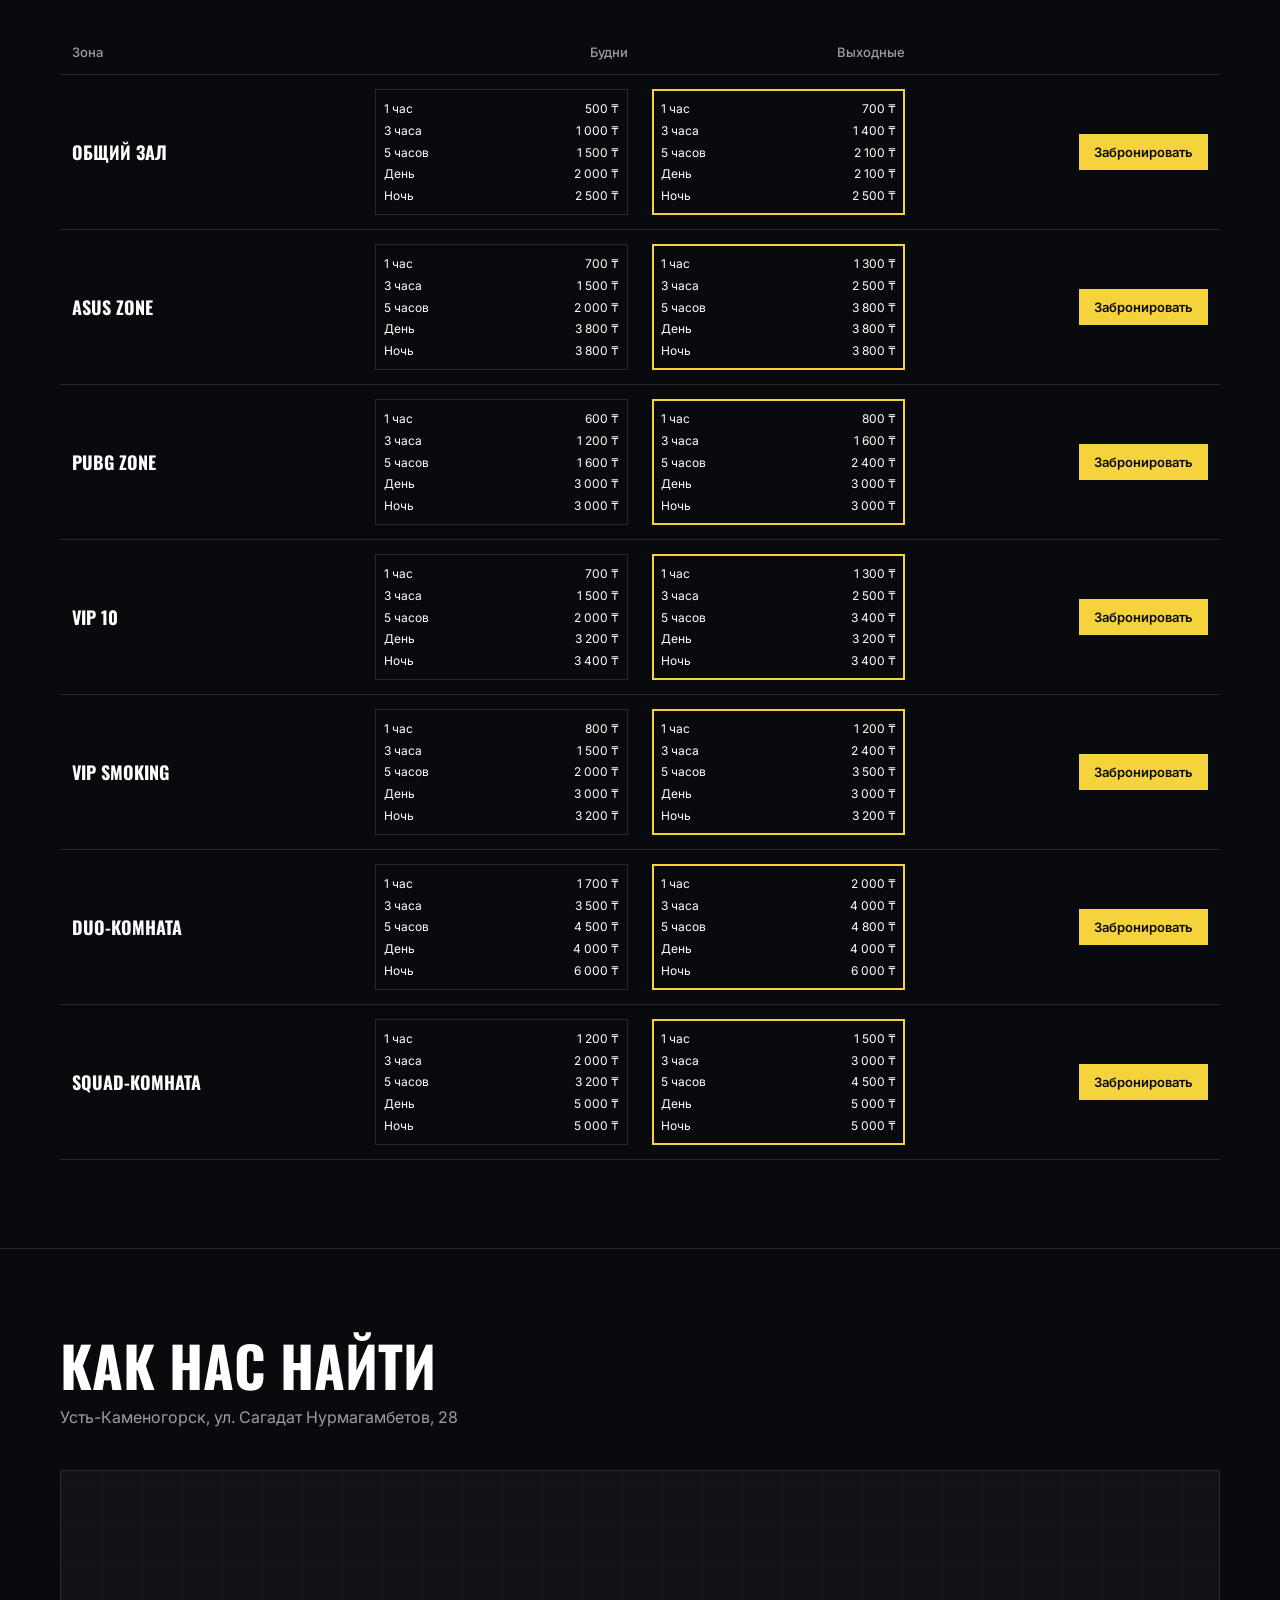
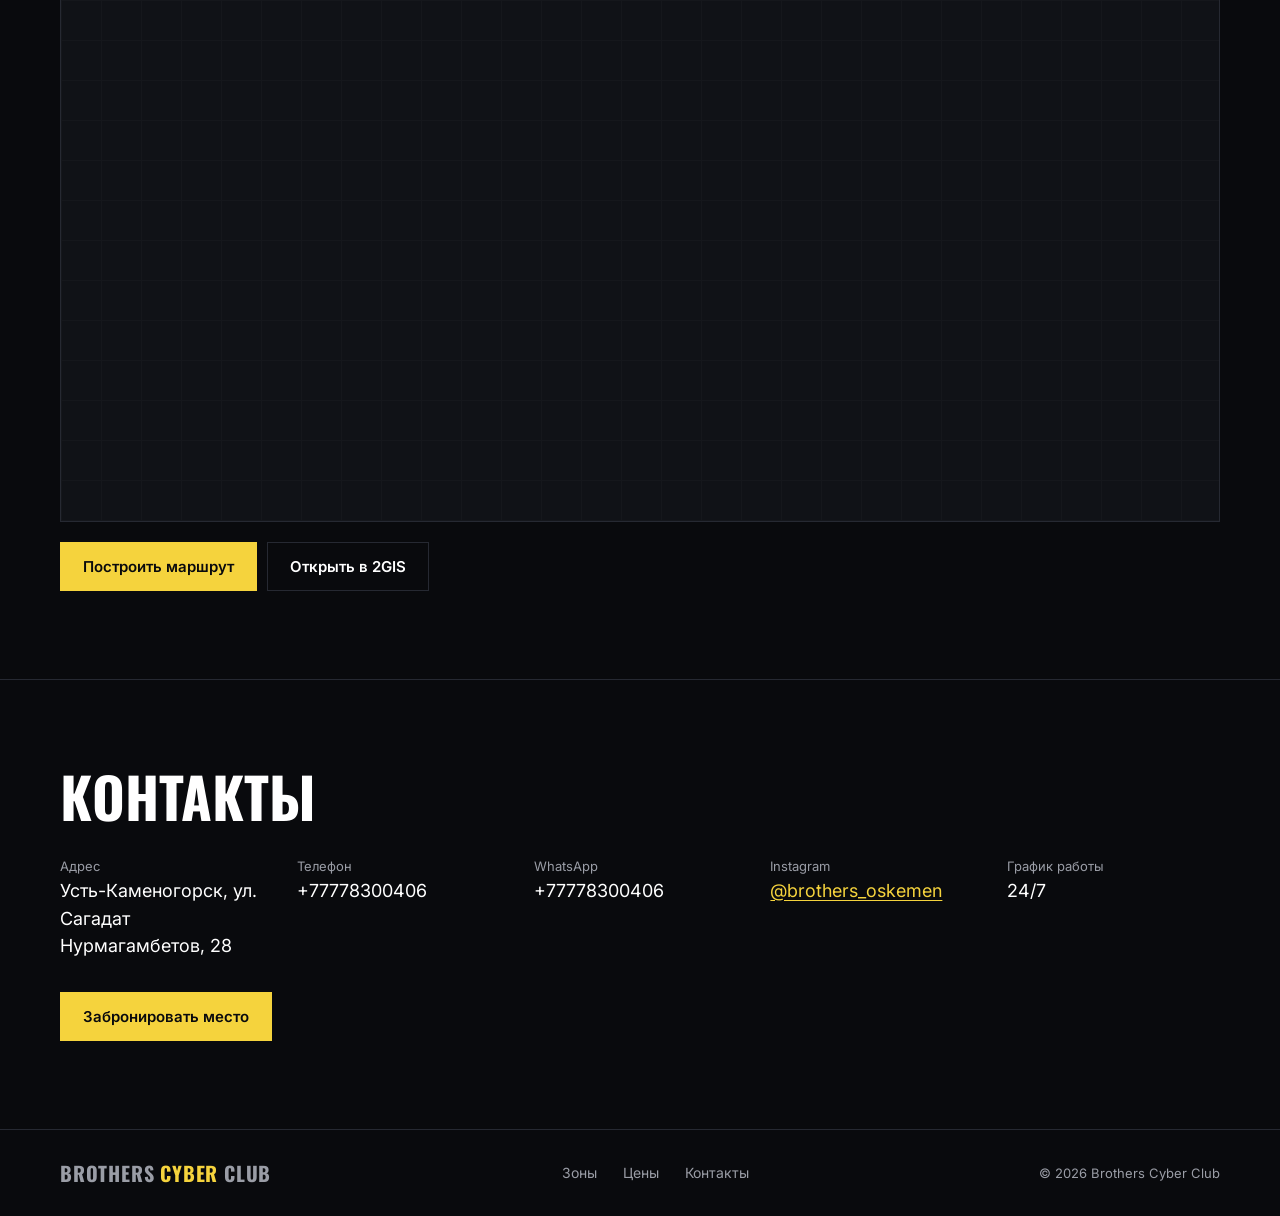
==== commit 0324eb1f: "remove what's inside block" ====
--- a/index.html
+++ b/index.html
@@ -189,25 +189,6 @@
         </div>
       </section>
 
-      <section>
-        <div class="w rv adv">
-          <div>
-            <h2 data-i18n="inside">Что внутри</h2>
-            <p class="lead" style="margin: 0" data-i18n="insideDescription">
-              Всё, что нужно для долгой игры.
-            </p>
-          </div>
-          <ul>
-            <li data-i18n="featureHardware">Топовое железо</li>
-            <li data-i18n="featurePeripherals">Премиальная периферия</li>
-            <li data-i18n="featureMonitors">Мониторы 360 Гц</li>
-            <li data-i18n="featureChairs">Удобные игровые кресла</li>
-            <li data-i18n="featureInternet">Быстрый интернет</li>
-            <li data-i18n="featureCooling">Мощное охлаждение</li>
-          </ul>
-        </div>
-      </section>
-
       <section id="map">
         <div class="w rv">
           <h2 data-i18n="findUs">Как нас найти</h2>
--- a/style/style.css
+++ b/style/style.css
@@ -333,9 +333,6 @@
   pointer-events: none;
   transition: background 0.3s ease;
 }
-.z:hover .im::after {
-  background: rgba(9, 10, 13, 0.826);
-}
 .z .specs {
   position: absolute;
   z-index: 1;
@@ -364,6 +361,12 @@
   display: none;
 }
 @media (hover: hover) and (pointer: fine) {
+  .z:hover .im::after {
+    background: rgba(9, 10, 13, 0.826);
+  }
+  .z:hover .im img {
+    transform: scale(1.04);
+  }
   .z .specs {
     opacity: 0;
     transform: translateY(110%);
@@ -400,6 +403,9 @@
   .z.specs-open .specs {
     display: grid;
   }
+  .z.specs-open .im::after {
+    background: rgba(9, 10, 13, 0.55);
+  }
   .z.specs-open .im {
     min-height: 190px;
     aspect-ratio: auto;
@@ -417,9 +423,6 @@
     max-width: 100%;
     overflow-wrap: anywhere;
   }
-}
-.z:hover .im img {
-  transform: scale(1.04);
 }
 .z .bd {
   padding: 20px;
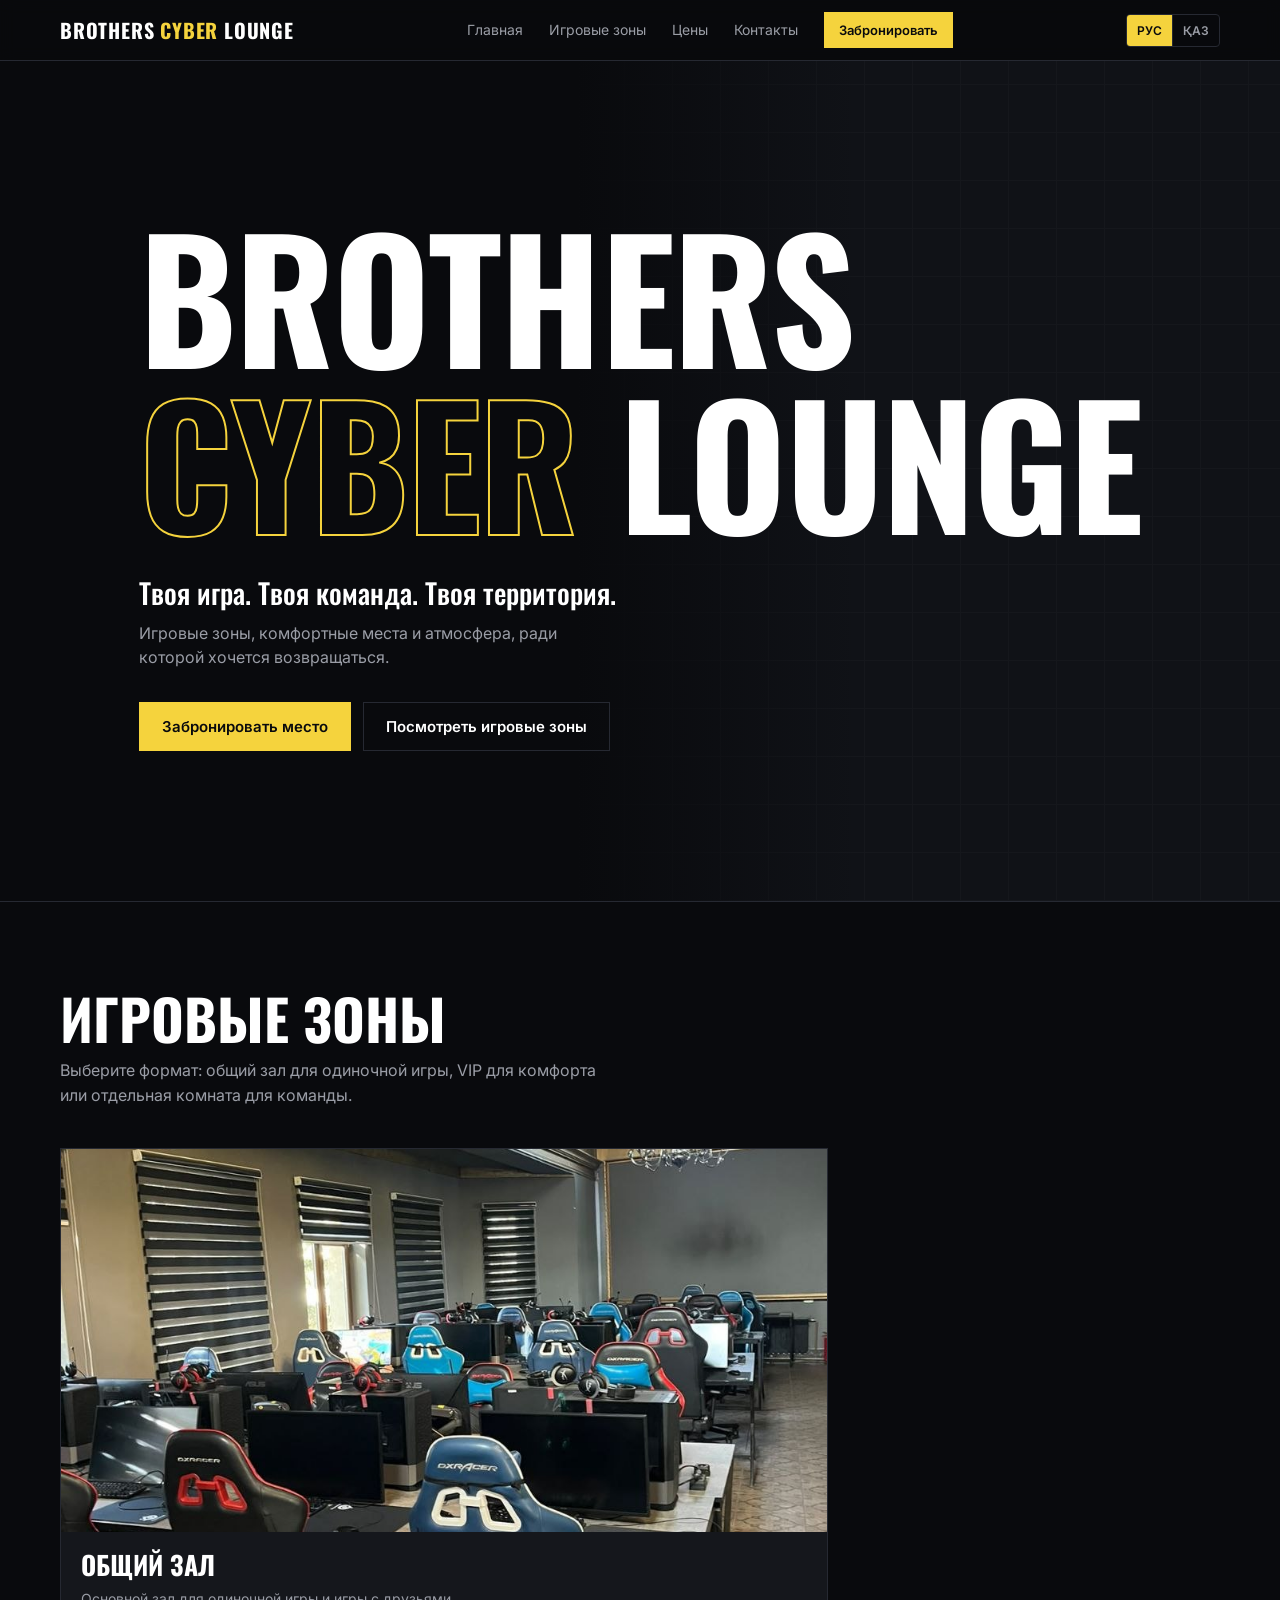
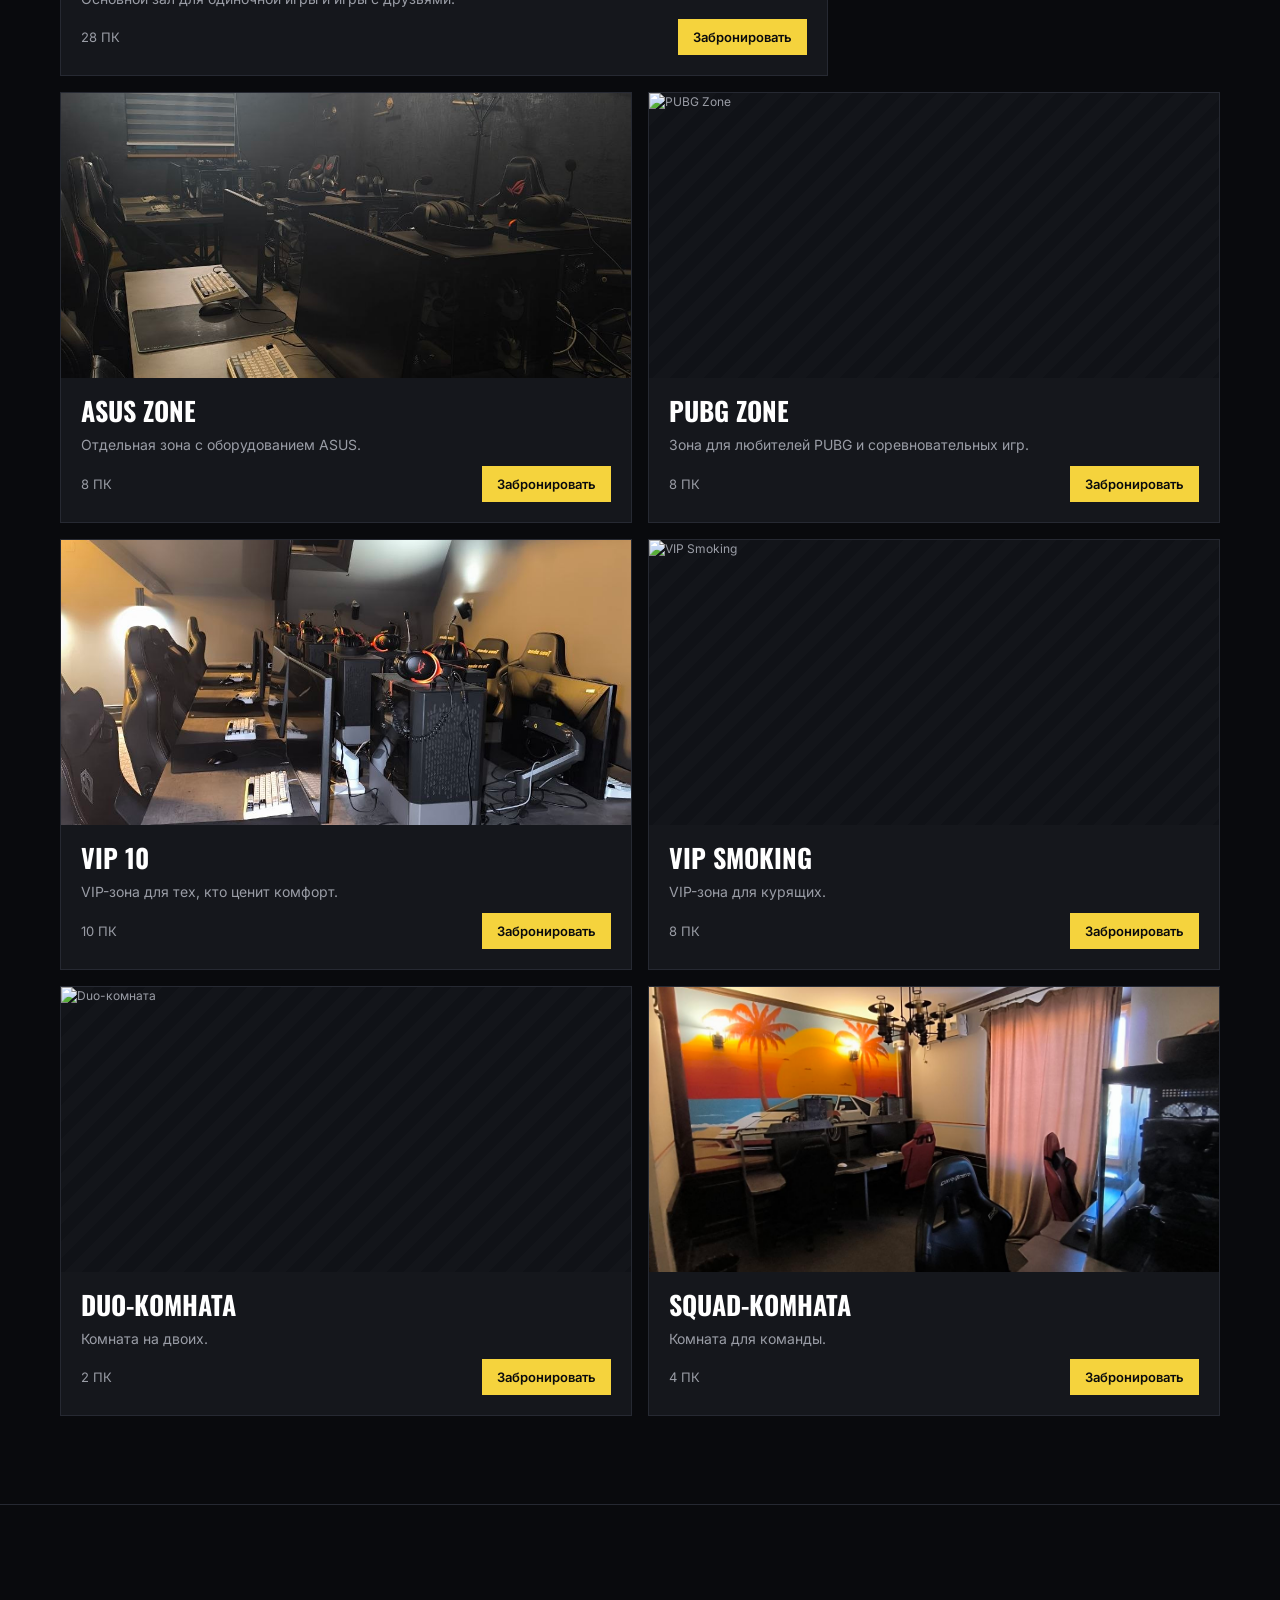
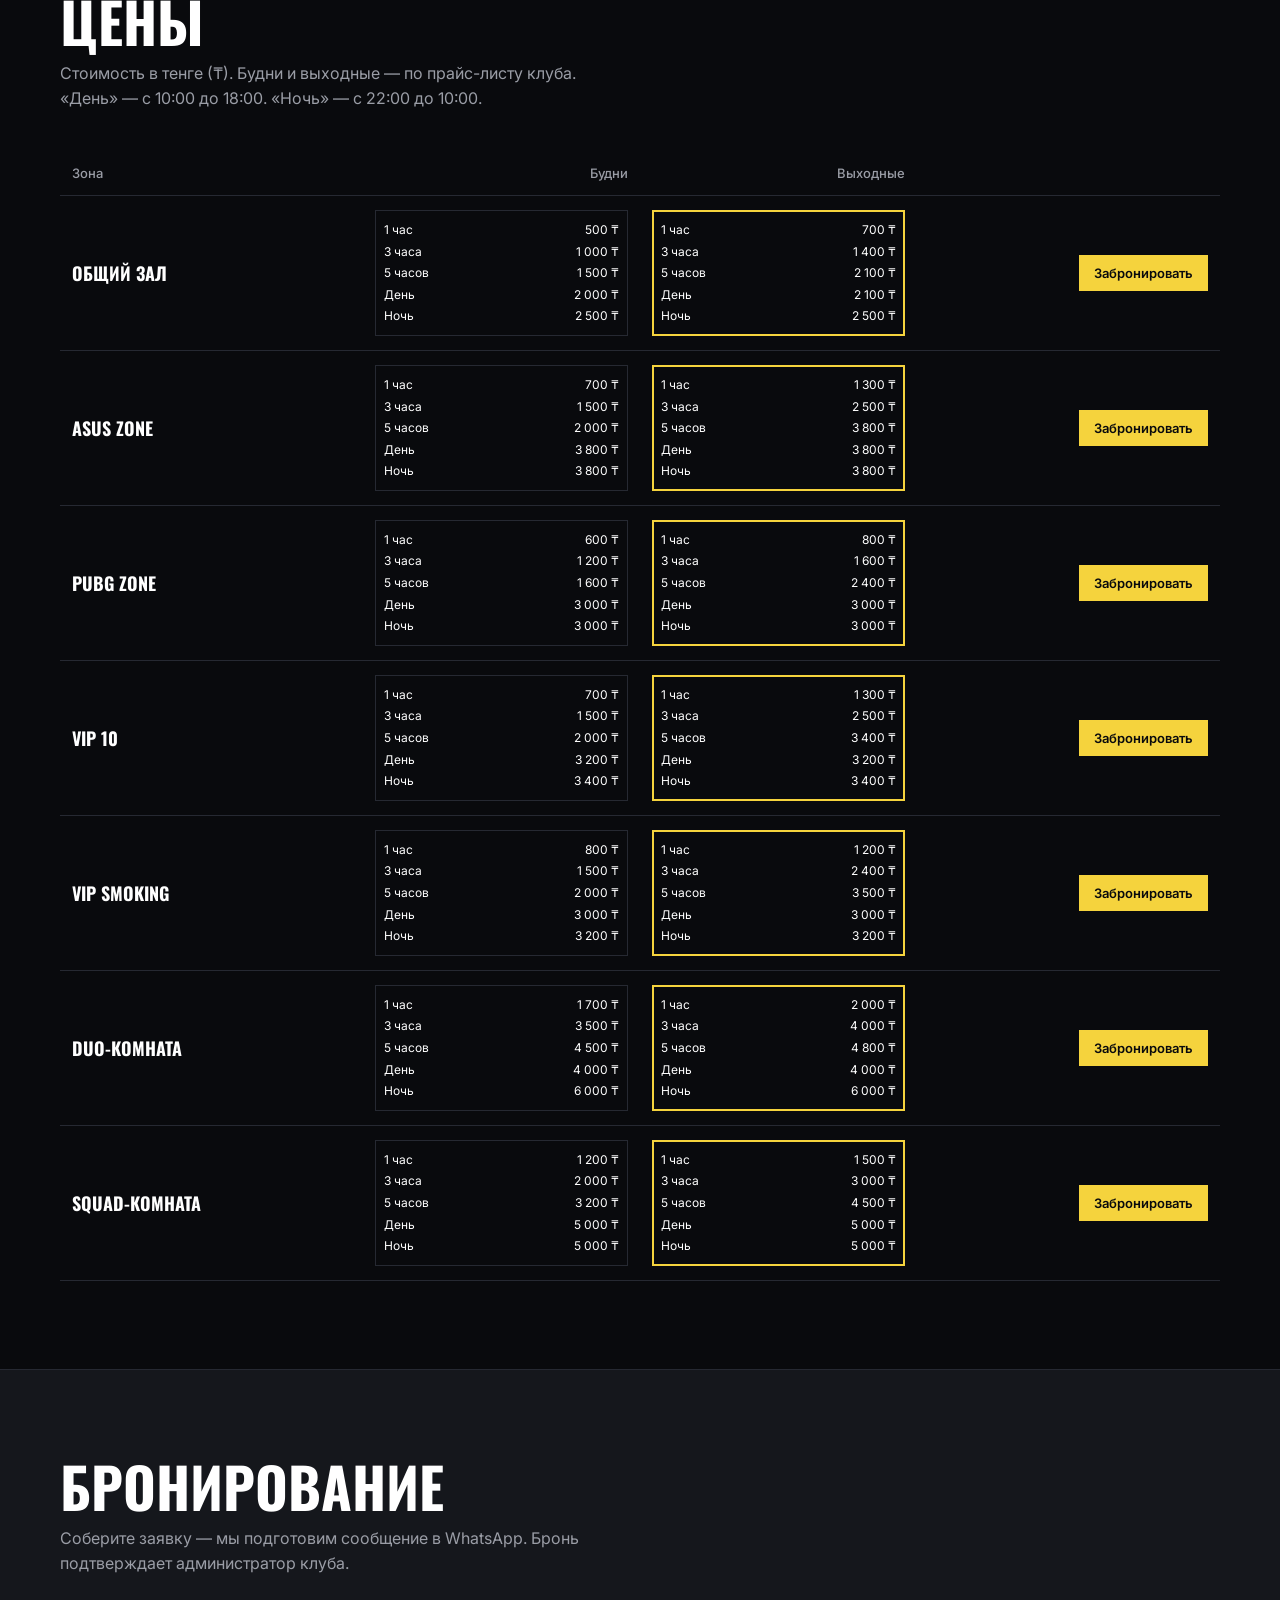
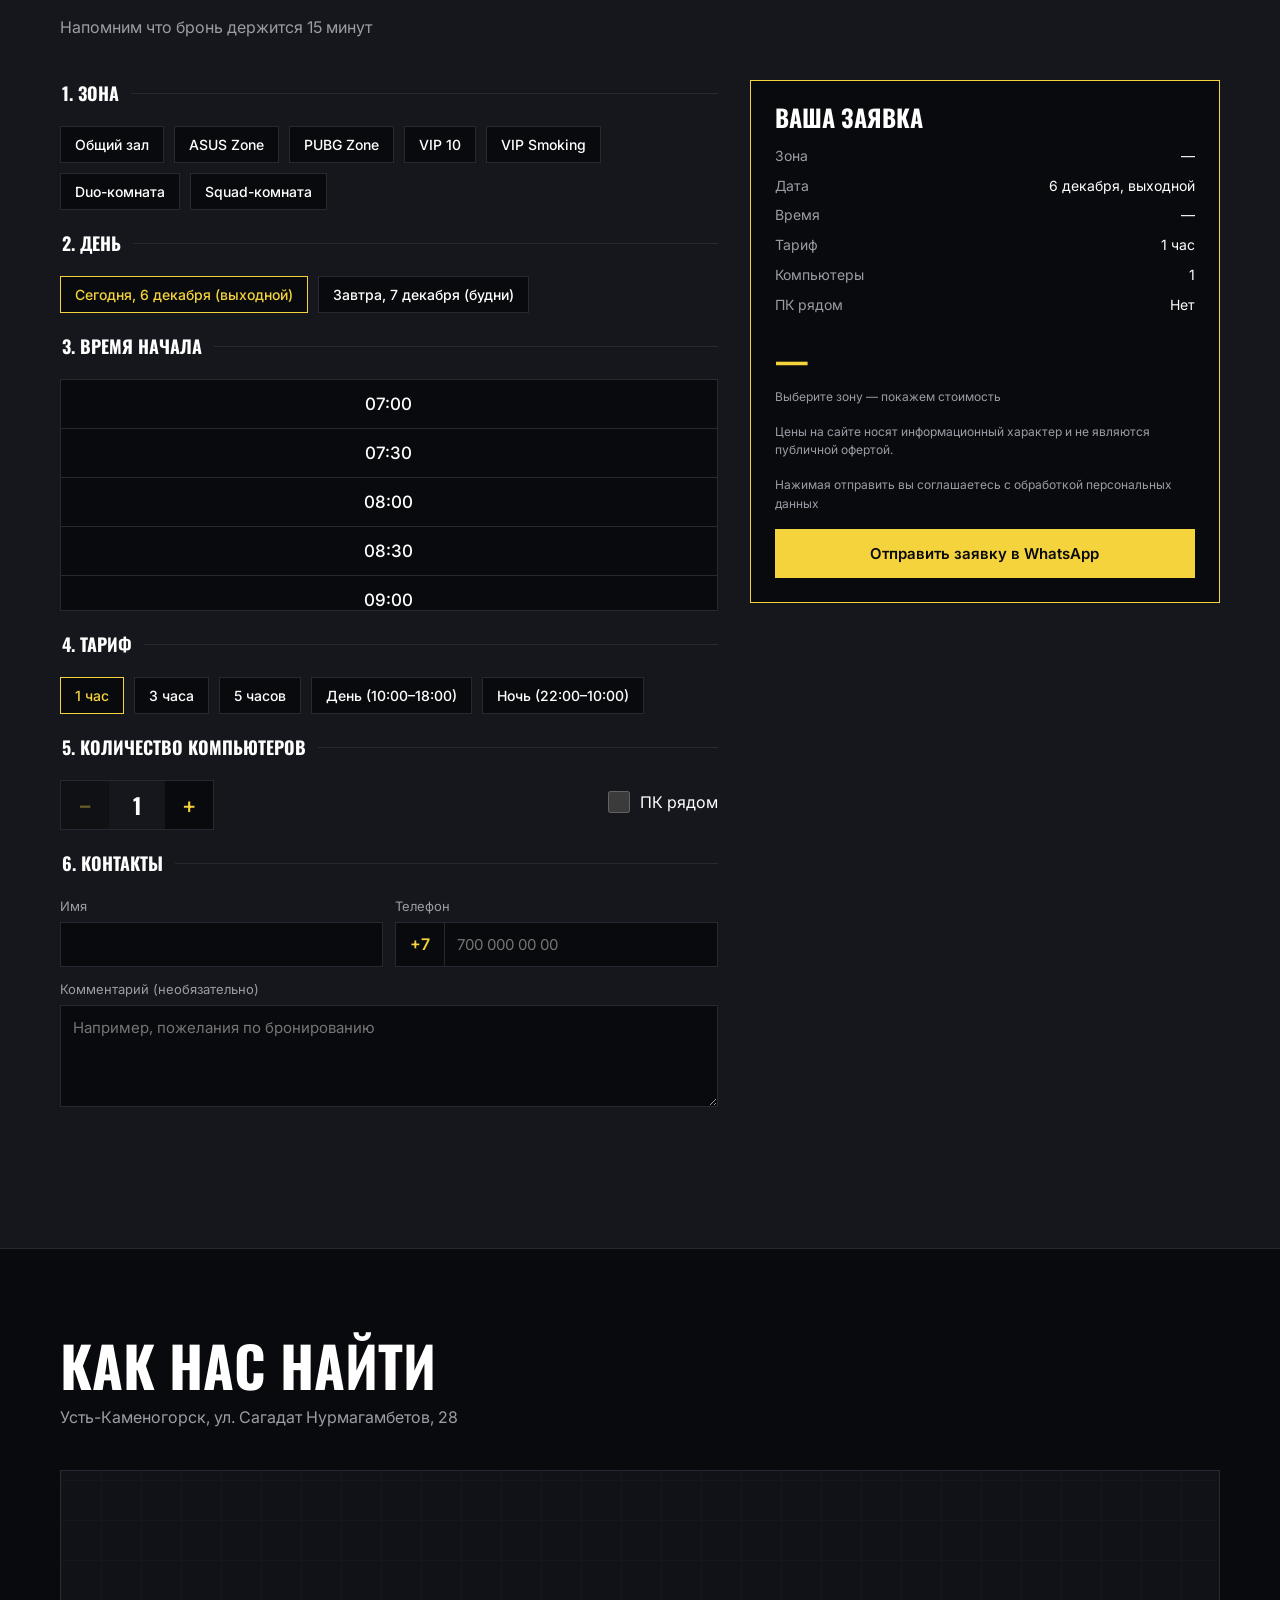
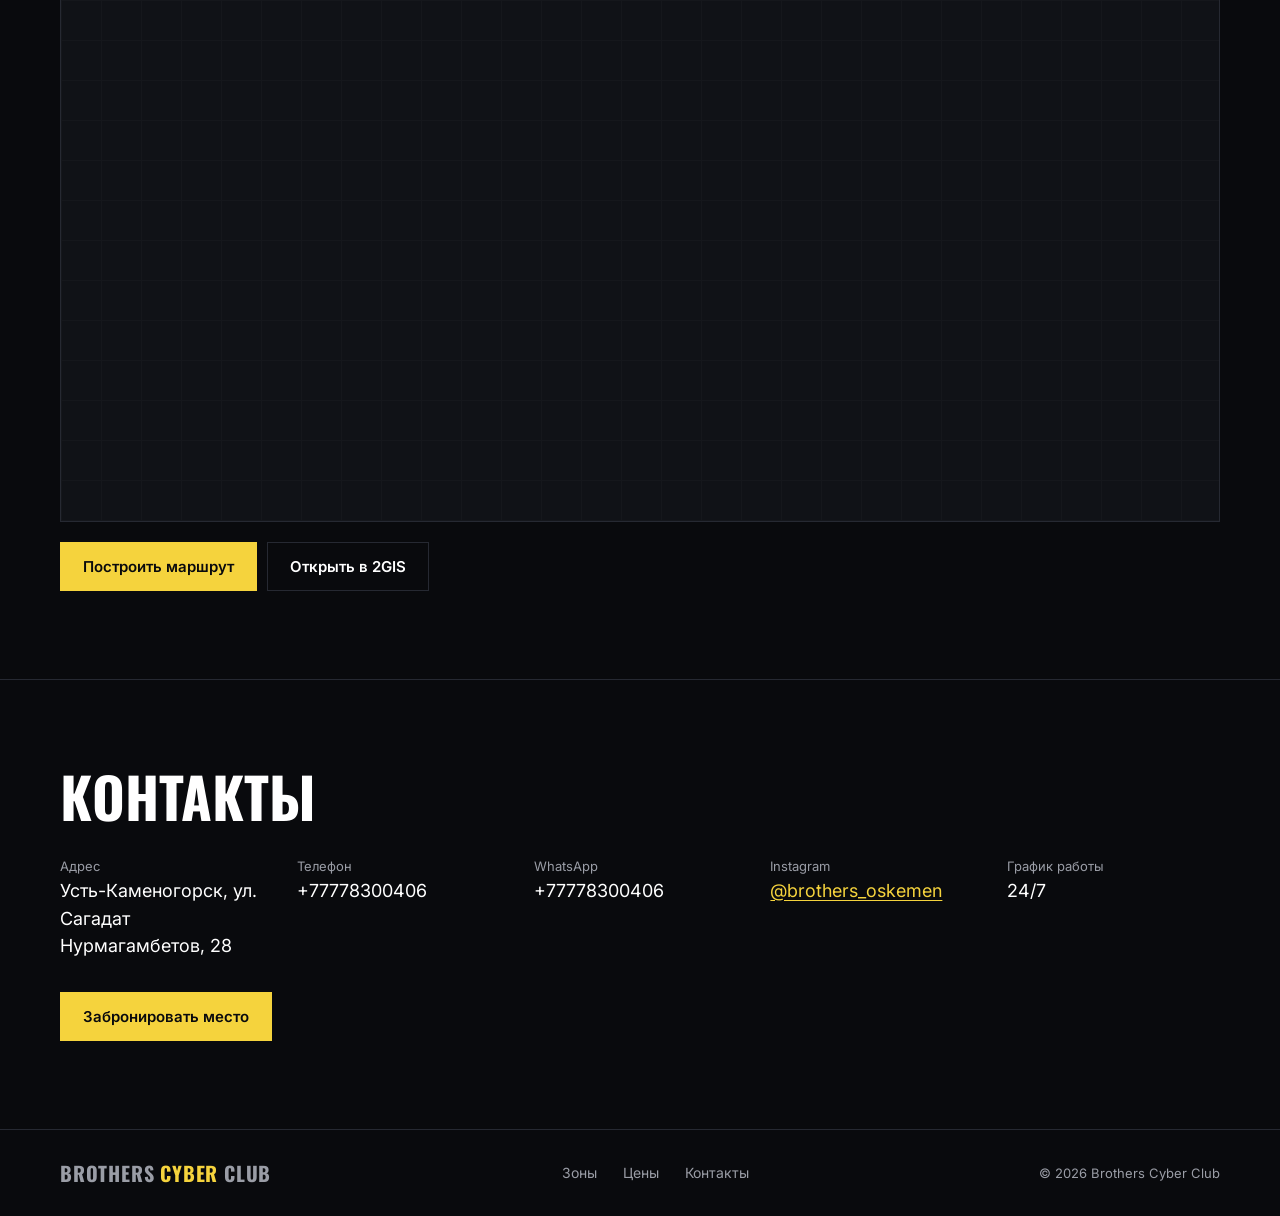
==== commit 4e4cc0f4: "swapped places price and booking" ====
--- a/index.html
+++ b/index.html
@@ -57,6 +57,31 @@
             отдельная комната для команды.
           </p>
           <div class="zg" id="zg"></div>
+        </div>
+      </section>
+
+      <section id="prices">
+        <div class="w rv">
+          <h2 data-i18n="prices">Цены</h2>
+          <p class="lead" data-i18n="pricesDescription">
+            Стоимость в тенге (₸). Будни и выходные — по прайс-листу клуба.
+            «День» — с 10:00 до 18:00.<br />
+            «Ночь» — с 22:00 до 10:00.
+          </p>
+          <div class="ov">
+            <table>
+              <thead>
+                <tr>
+                  <th data-i18n="zone">Зона</th>
+                  <th data-i18n="weekdays">Будни</th>
+                  <th data-i18n="weekends">Выходные</th>
+                  <th></th>
+                </tr>
+              </thead>
+              <tbody id="pt"></tbody>
+            </table>
+          </div>
+          <div class="pcards" id="pm"></div>
         </div>
       </section>
 
@@ -164,31 +189,6 @@
         </div>
       </section>
 
-      <section id="prices">
-        <div class="w rv">
-          <h2 data-i18n="prices">Цены</h2>
-          <p class="lead" data-i18n="pricesDescription">
-            Стоимость в тенге (₸). Будни и выходные — по прайс-листу клуба.
-            «День» — с 10:00 до 18:00.<br />
-            «Ночь» — с 22:00 до 10:00.
-          </p>
-          <div class="ov">
-            <table>
-              <thead>
-                <tr>
-                  <th data-i18n="zone">Зона</th>
-                  <th data-i18n="weekdays">Будни</th>
-                  <th data-i18n="weekends">Выходные</th>
-                  <th></th>
-                </tr>
-              </thead>
-              <tbody id="pt"></tbody>
-            </table>
-          </div>
-          <div class="pcards" id="pm"></div>
-        </div>
-      </section>
-
       <section id="map">
         <div class="w rv">
           <h2 data-i18n="findUs">Как нас найти</h2>
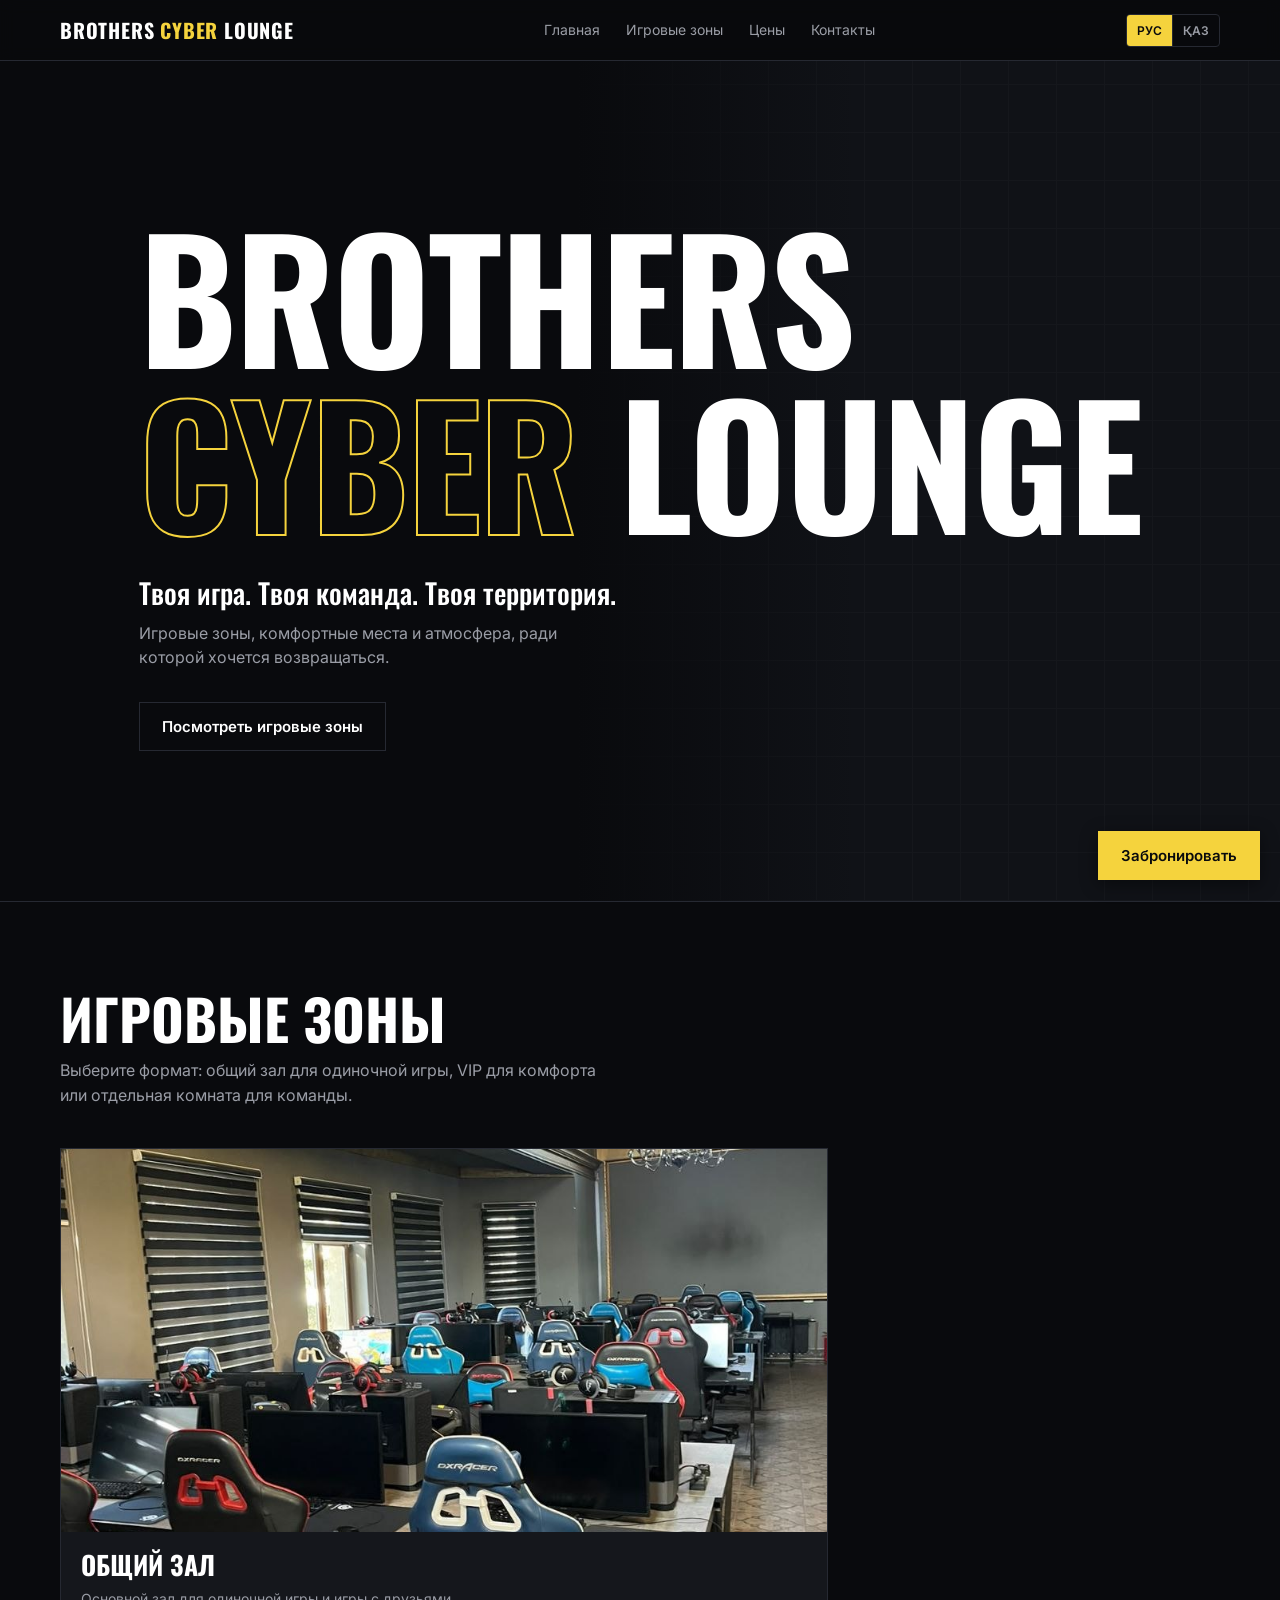
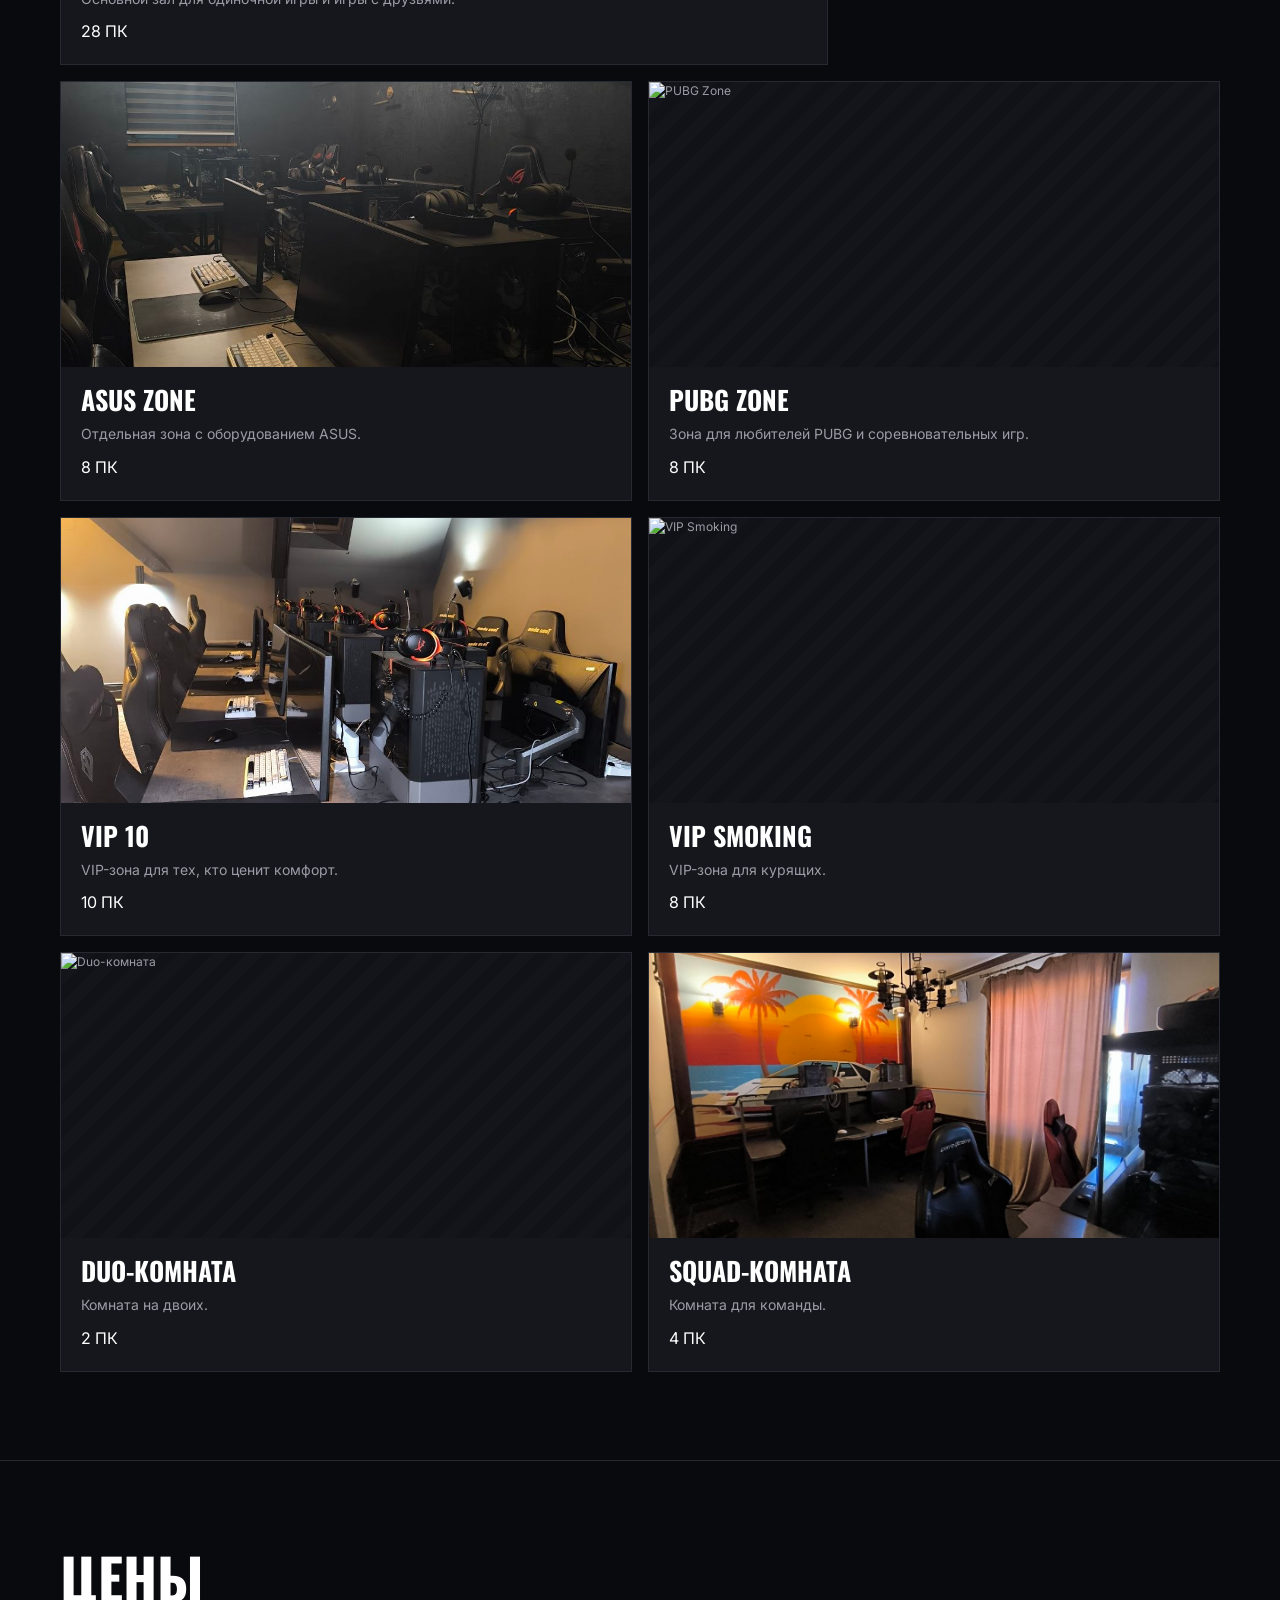
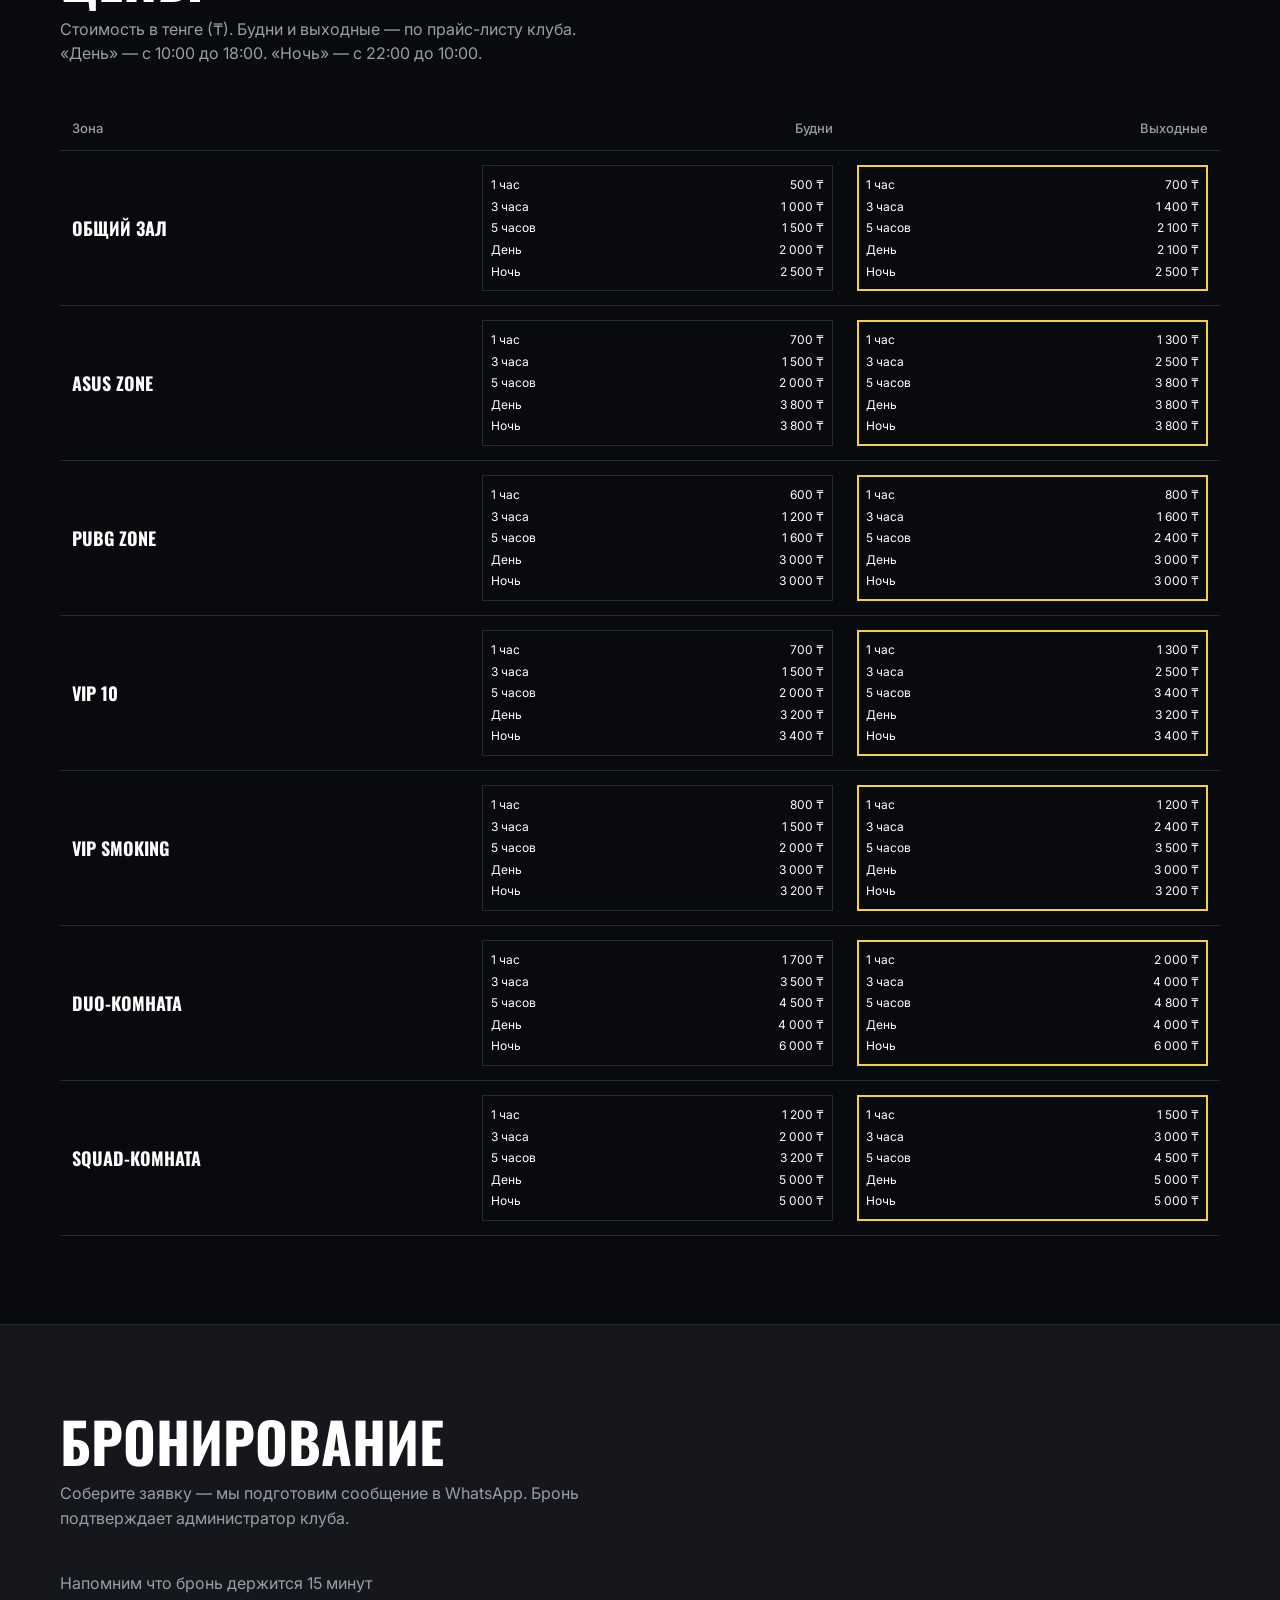
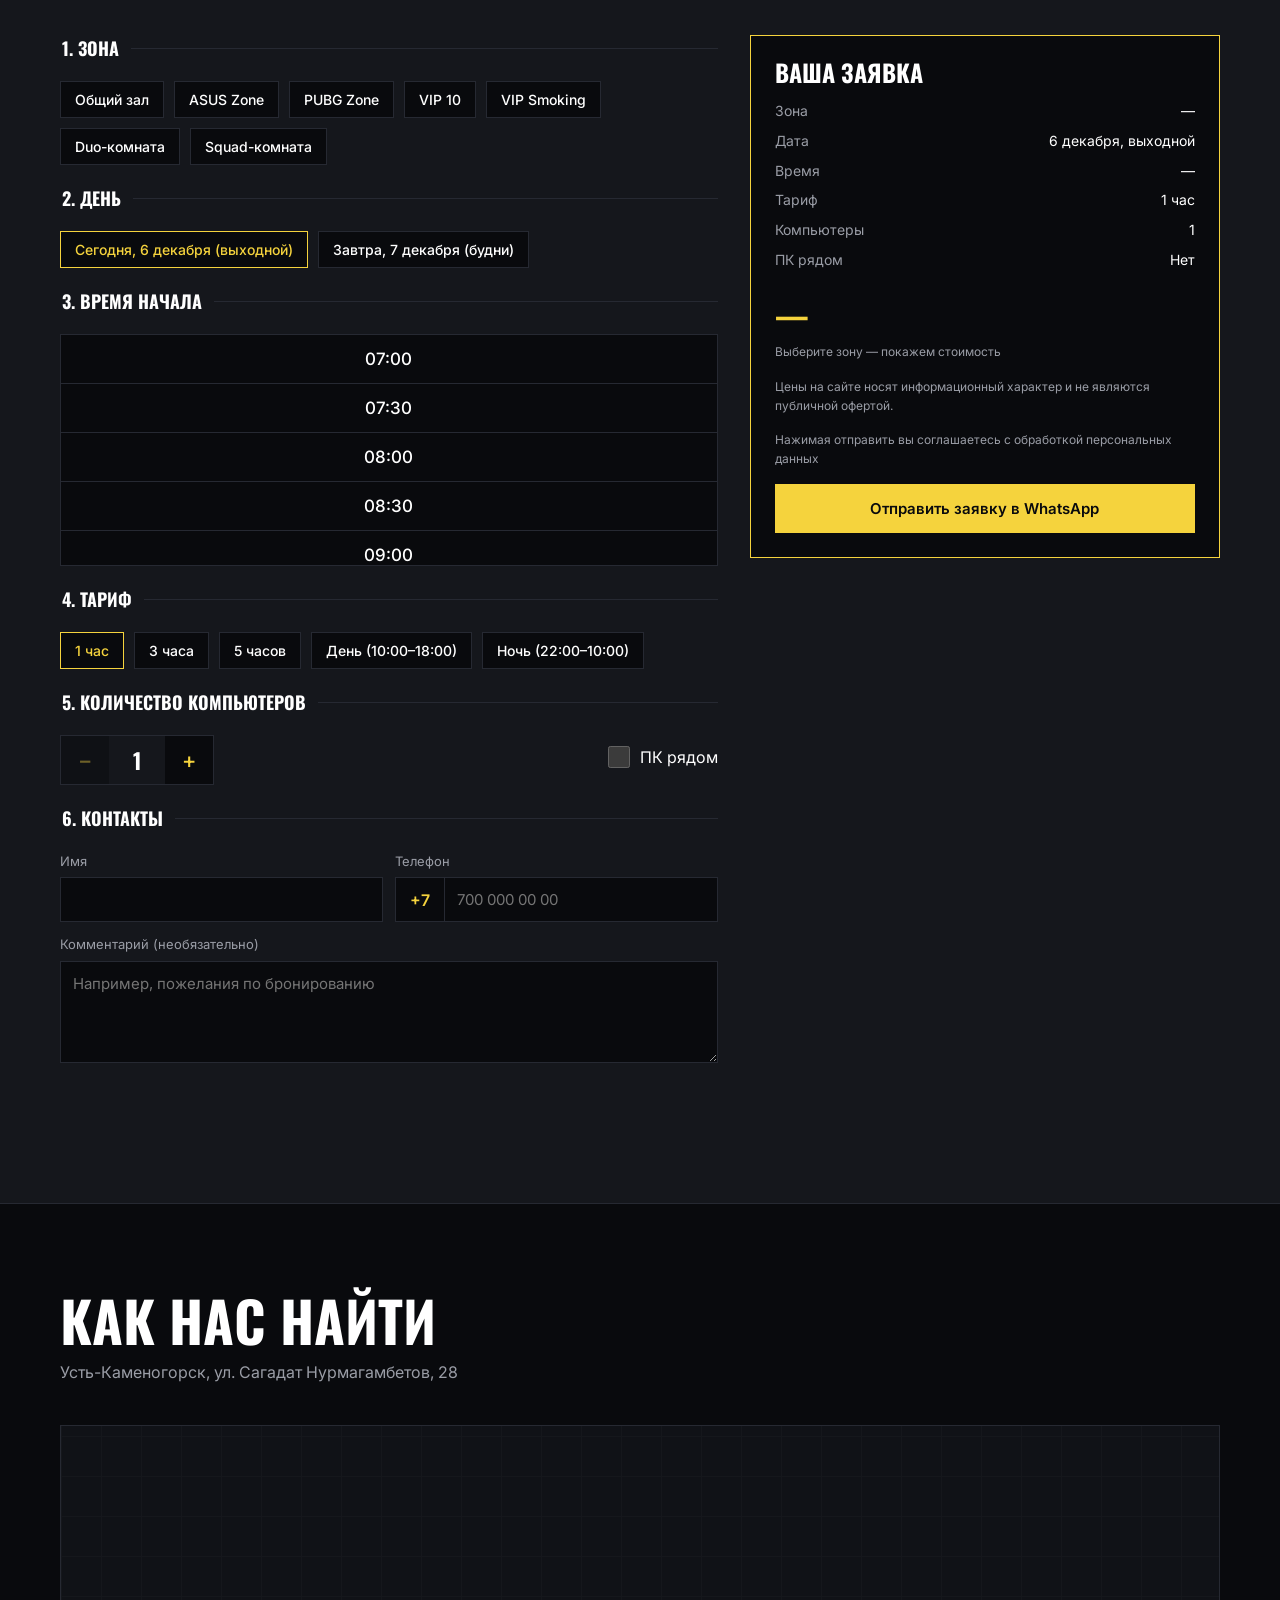
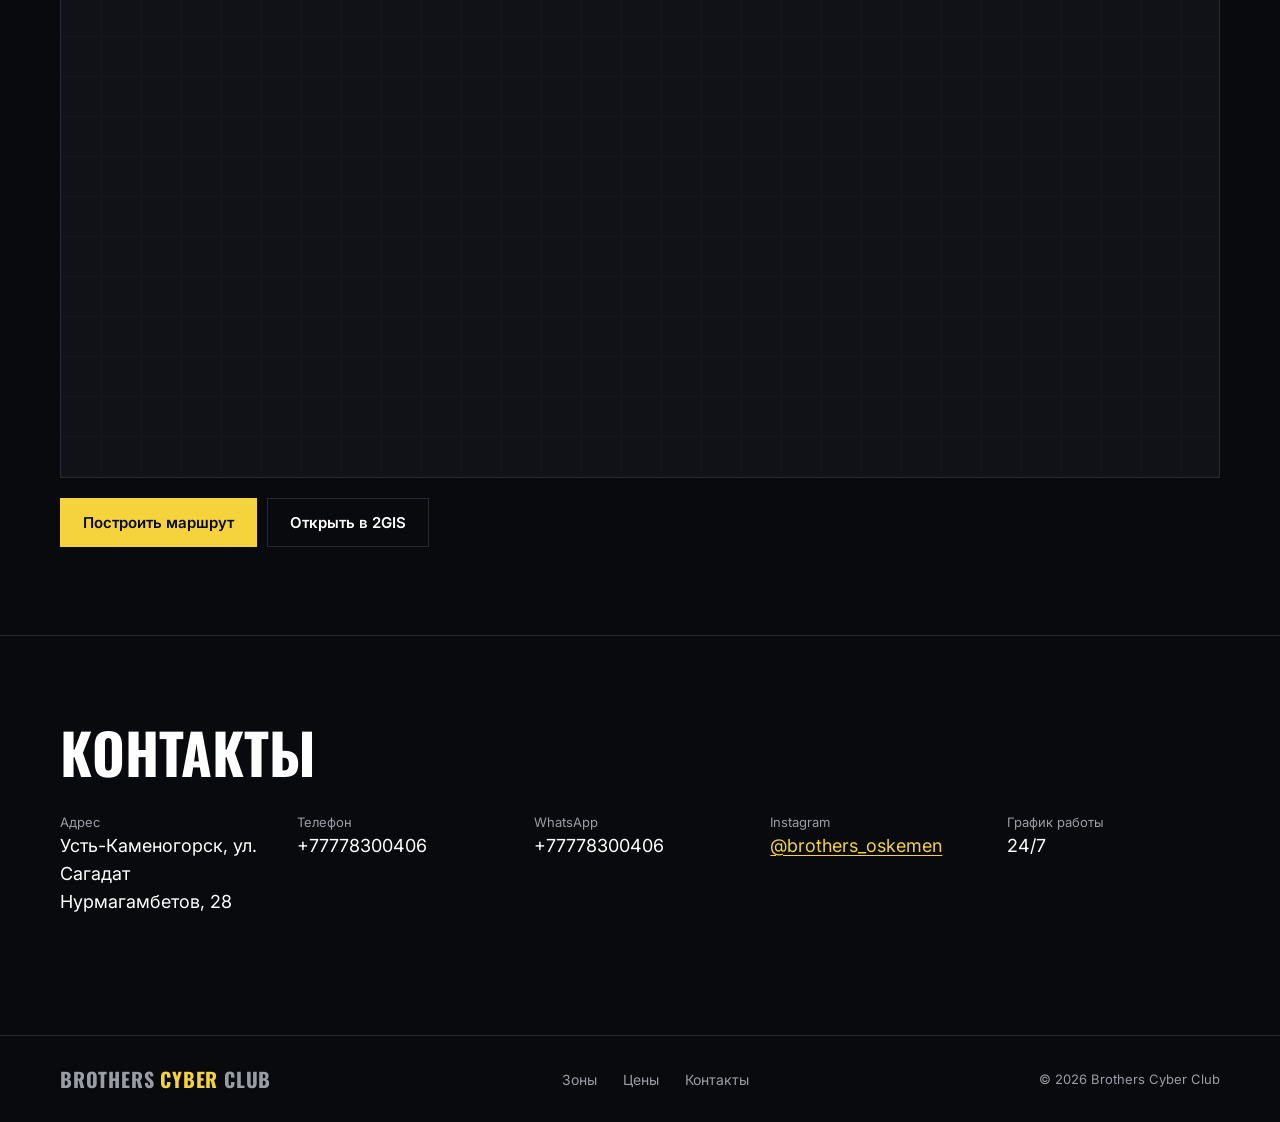
==== commit 92f68bb9: "remove booking button" ====
--- a/index.html
+++ b/index.html
@@ -20,7 +20,6 @@
         <nav id="nv" aria-label="Основная навигация" data-i18n-aria="navLabel">
           <a href="#top" data-i18n="home">Главная</a><a href="#zones" data-i18n="zones">Игровые зоны</a
           ><a href="#prices" data-i18n="prices">Цены</a><a href="#contacts" data-i18n="contacts">Контакты</a>
-          <a class="btn sm" href="#bk" data-i18n="book">Забронировать</a>
         </nav>
         <div class="header-actions">
           <div class="lang-switch" role="group" aria-label="Язык страницы" data-i18n-aria="languageSelector">
@@ -43,8 +42,7 @@
             возвращаться.
           </p>
           <div class="bt">
-            <a class="btn" href="#bk" data-i18n="bookPlace">Забронировать место</a
-            ><a class="btn s" href="#zones" data-i18n="viewZones">Посмотреть игровые зоны</a>
+            <a class="btn s" href="#zones" data-i18n="viewZones">Посмотреть игровые зоны</a>
           </div>
         </div>
       </section>
@@ -75,7 +73,6 @@
                   <th data-i18n="zone">Зона</th>
                   <th data-i18n="weekdays">Будни</th>
                   <th data-i18n="weekends">Выходные</th>
-                  <th></th>
                 </tr>
               </thead>
               <tbody id="pt"></tbody>
@@ -208,7 +205,6 @@
         <div class="w rv">
           <h2 data-i18n="contacts">Контакты</h2>
           <dl class="cg" id="cg"></dl>
-          <a class="btn" href="#bk" data-i18n="bookPlace">Забронировать место</a>
         </div>
       </section>
     </main>
@@ -224,6 +220,8 @@
       </div>
     </footer>
 
+    <a class="btn floating-booking" href="#bk" data-i18n="book">Забронировать</a>
+
     <script src="js/data.js"></script>
     <script src="js/app.js"></script>
   </body>
--- a/style/style.css
+++ b/style/style.css
@@ -90,6 +90,13 @@
 .btn.sm {
   padding: 9px 14px;
   font-size: 13px;
+}
+.floating-booking {
+  position: fixed;
+  right: 20px;
+  bottom: calc(20px + env(safe-area-inset-bottom, 0px));
+  z-index: 30;
+  box-shadow: 0 4px 18px rgba(0, 0, 0, 0.45);
 }
 header {
   position: sticky;
@@ -439,13 +446,6 @@
   font-size: 14px;
   flex: 1;
 }
-.z .ft {
-  display: flex;
-  justify-content: space-between;
-  align-items: center;
-  font-size: 13px;
-  color: var(--mu);
-}
 .z.sel {
   border-color: var(--y);
 }
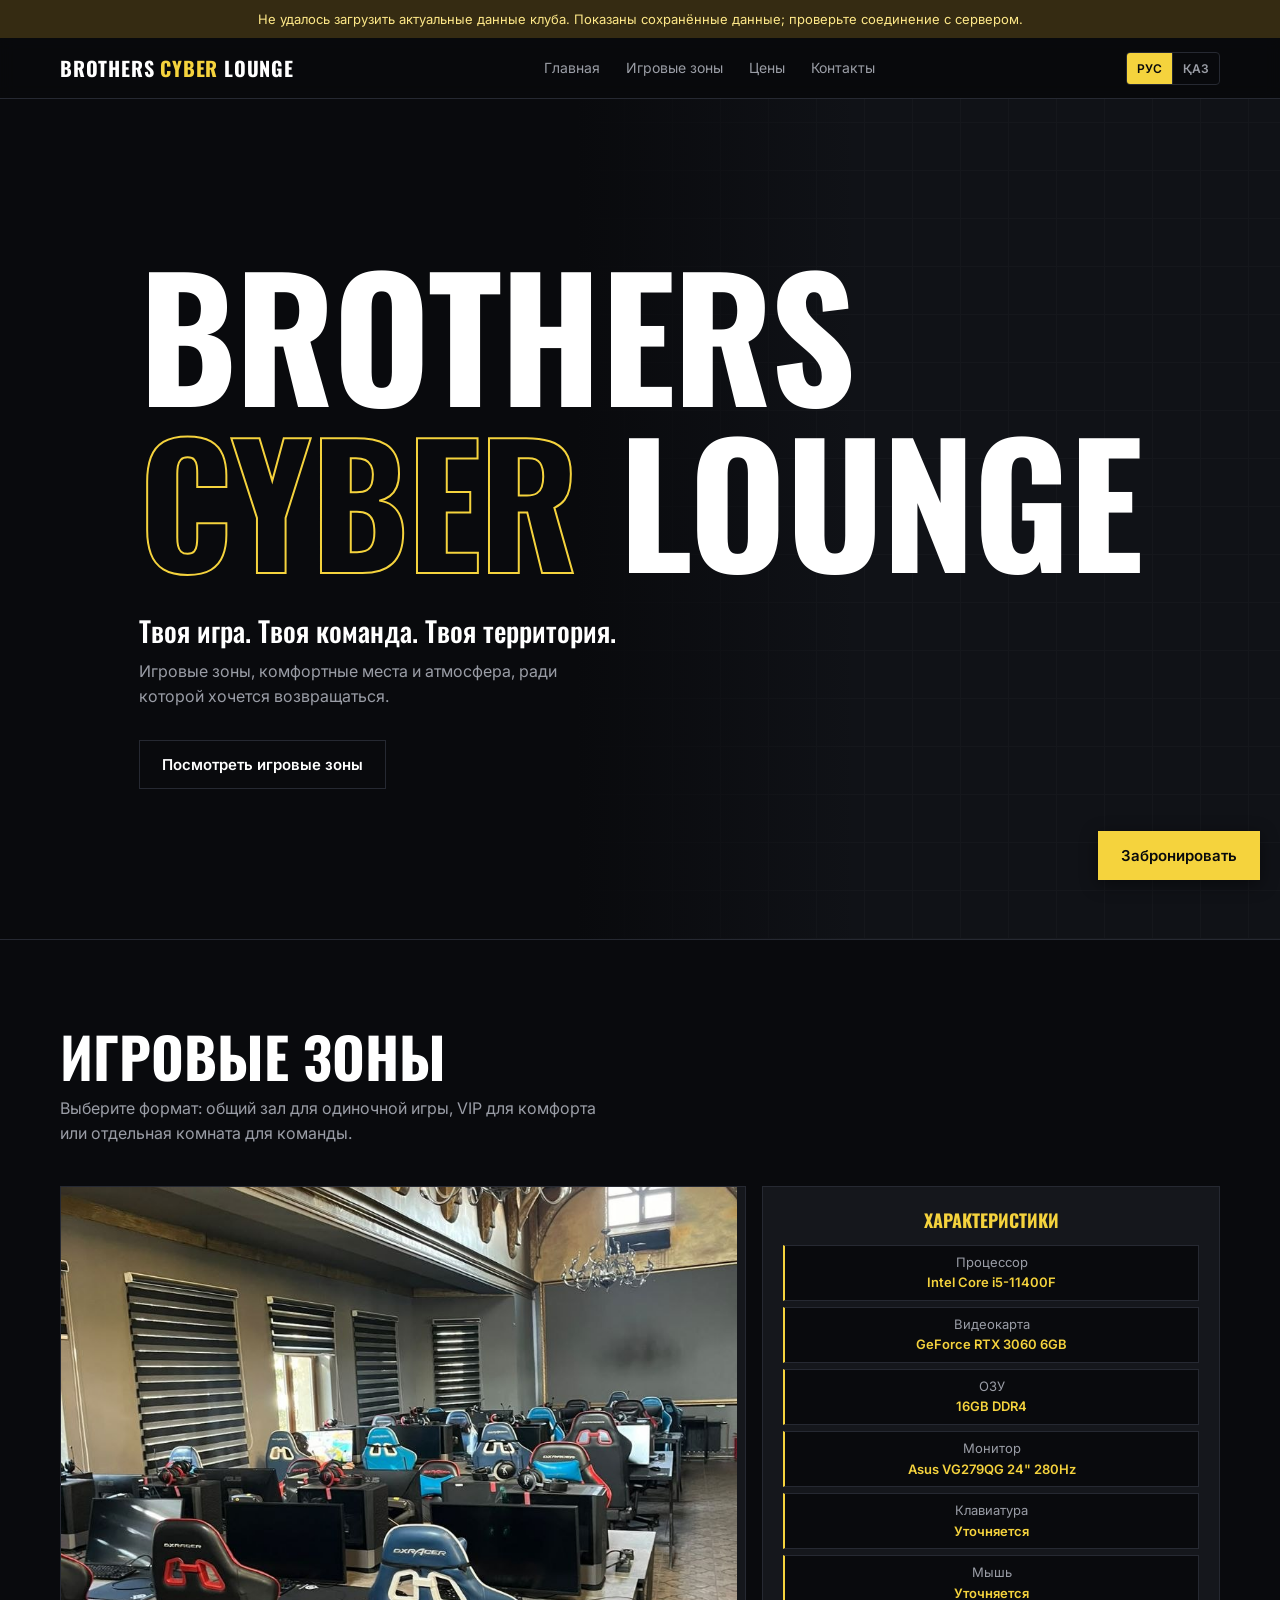
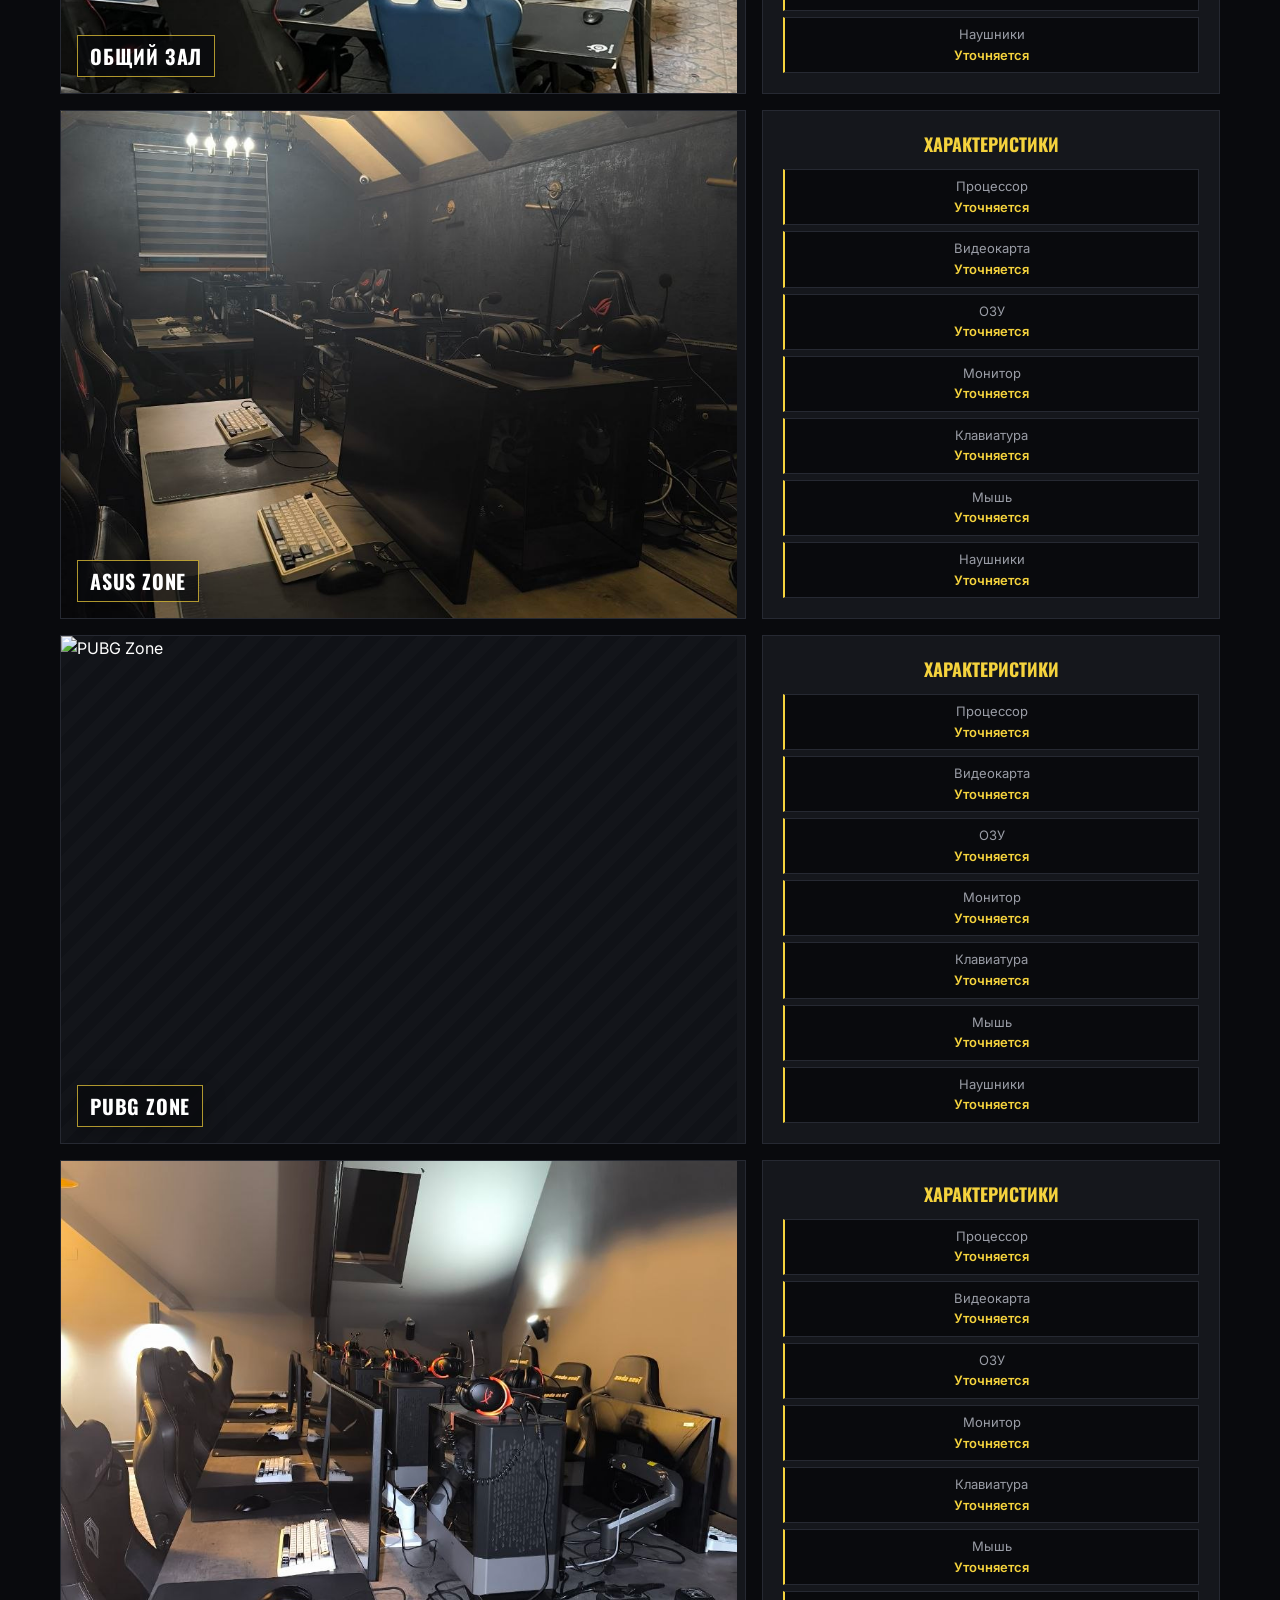
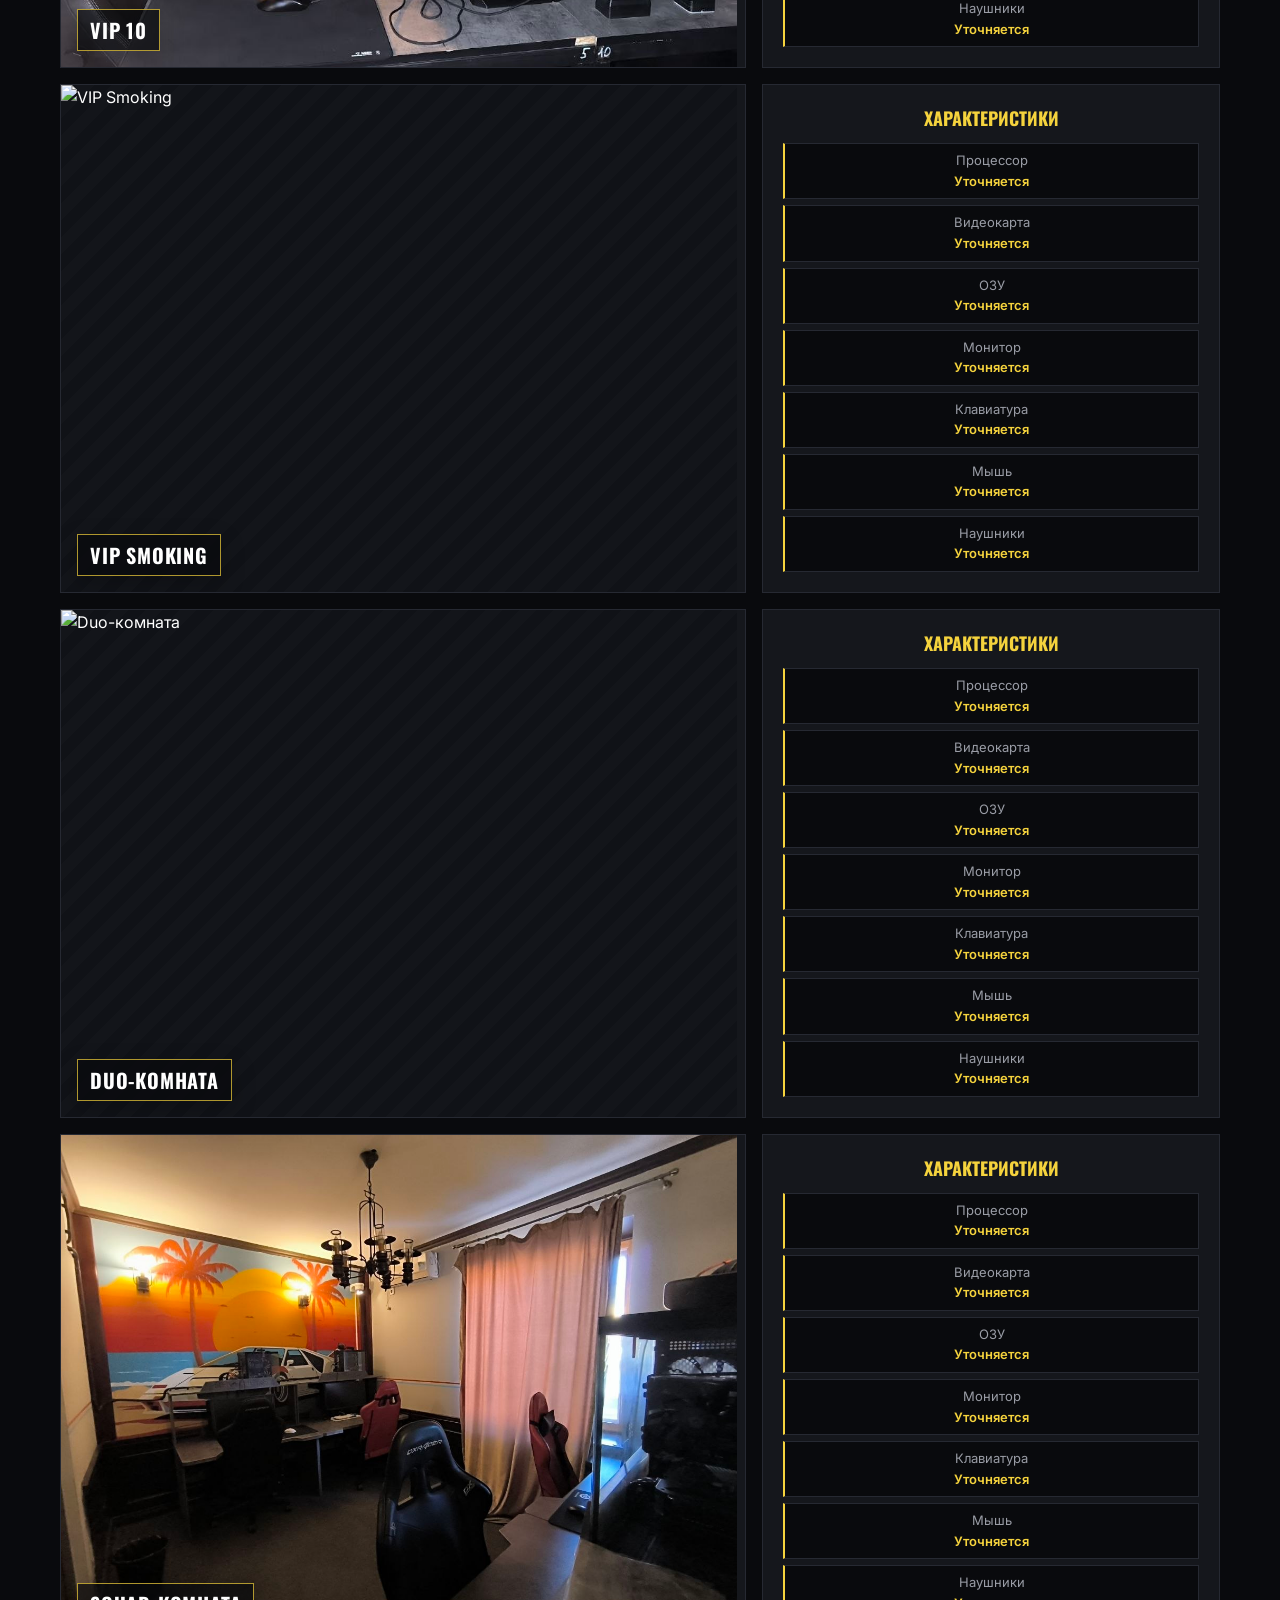
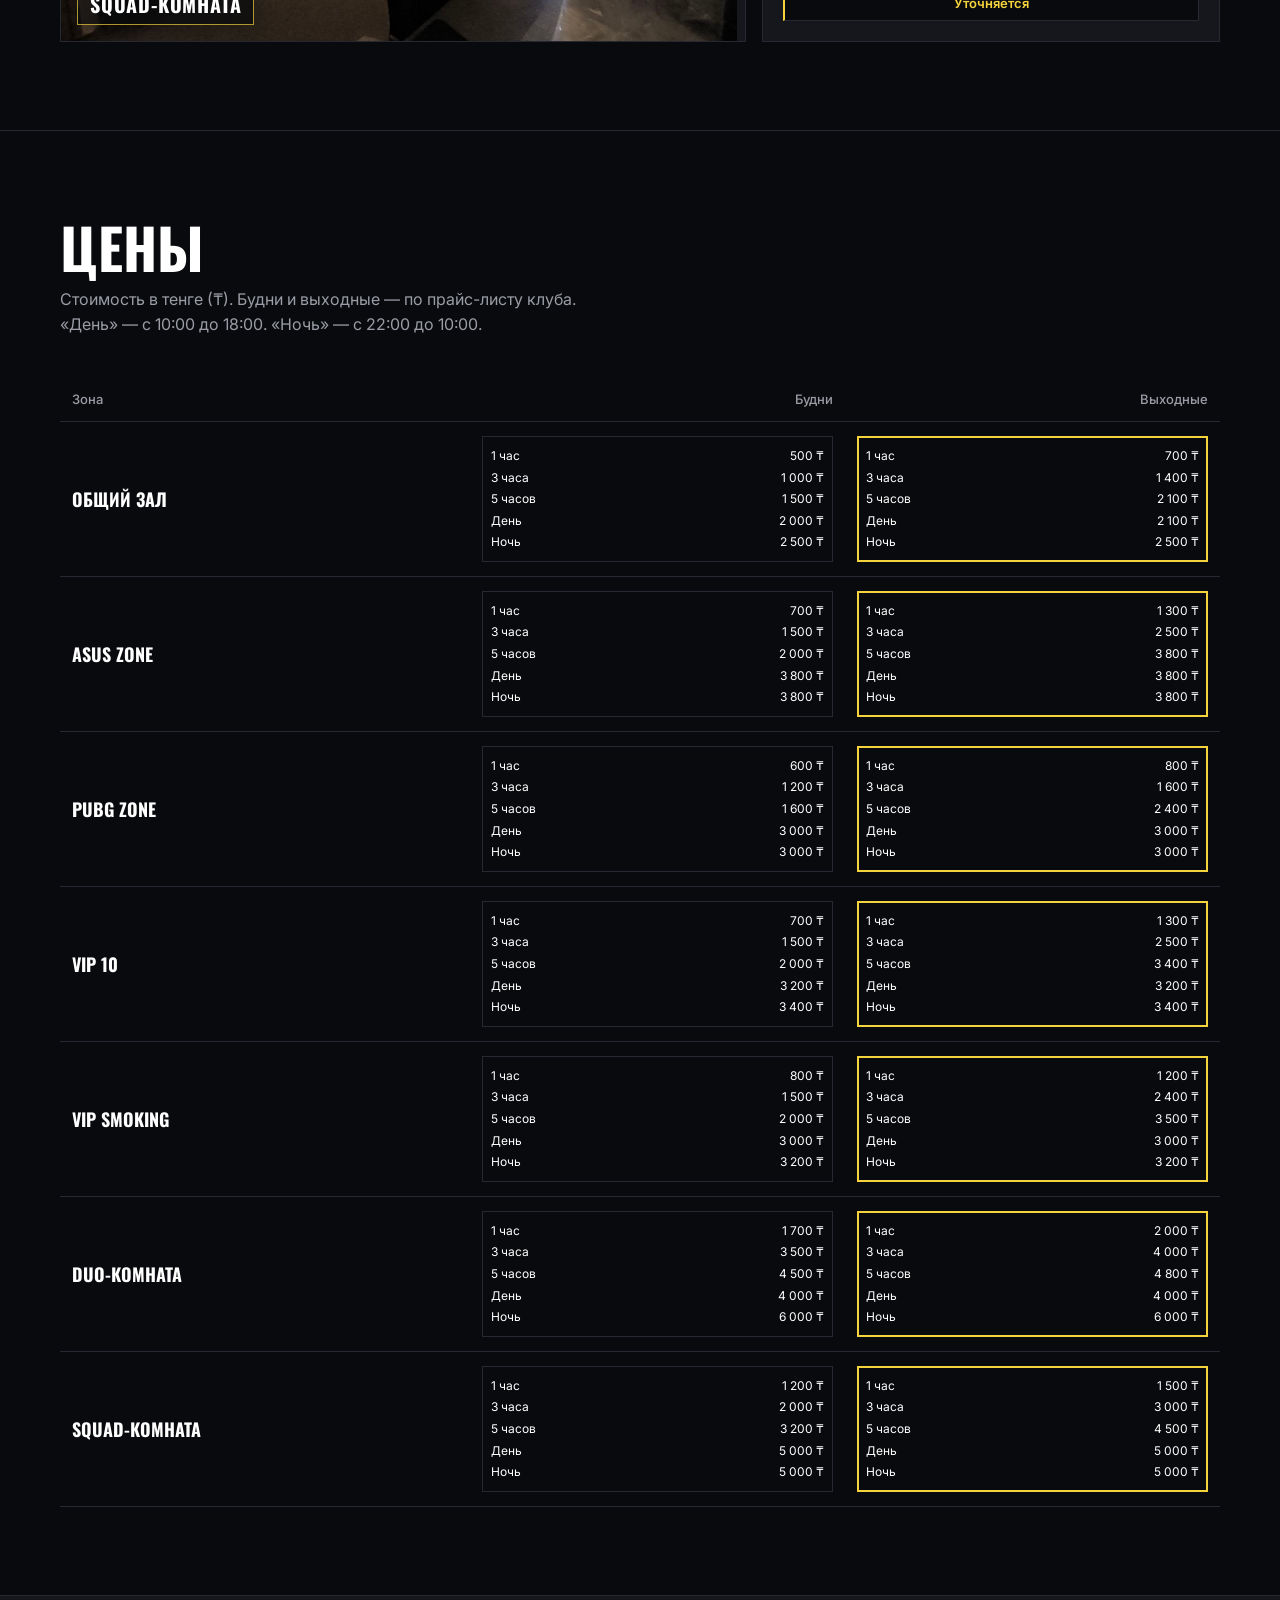
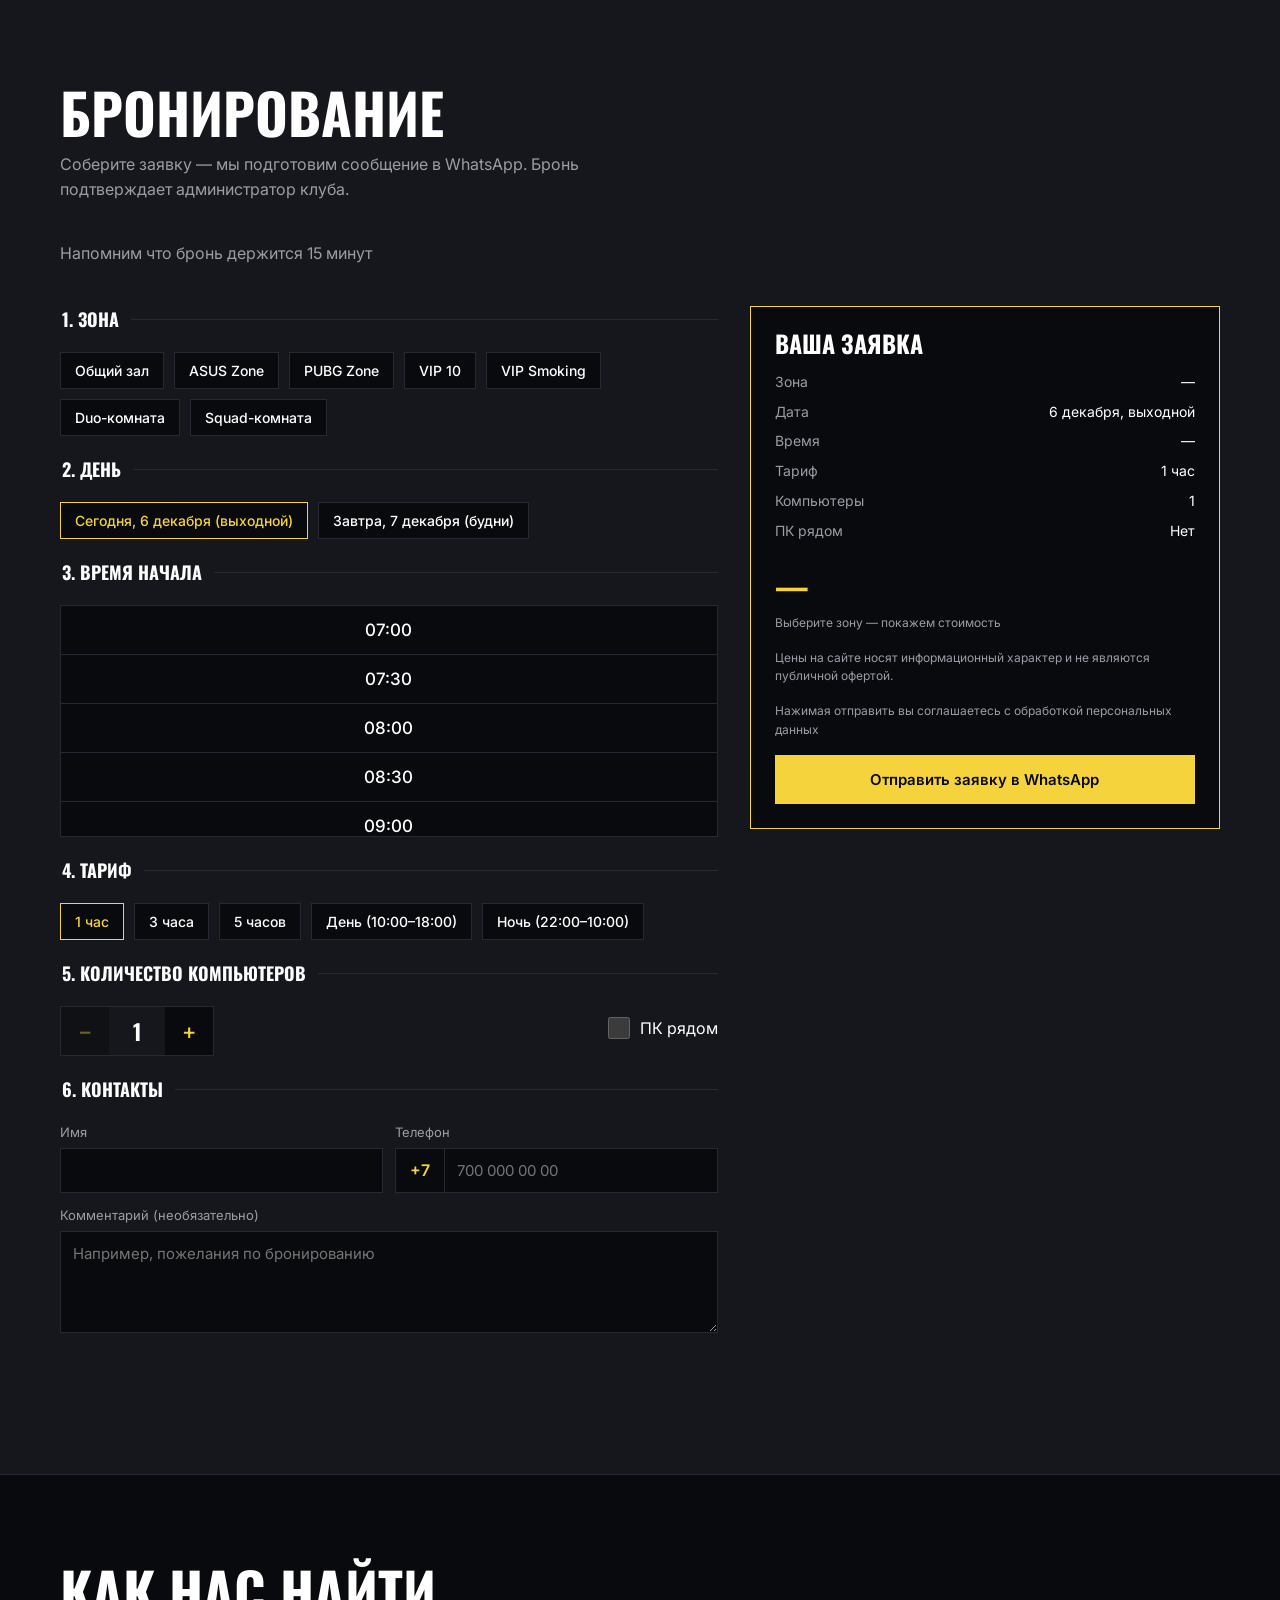
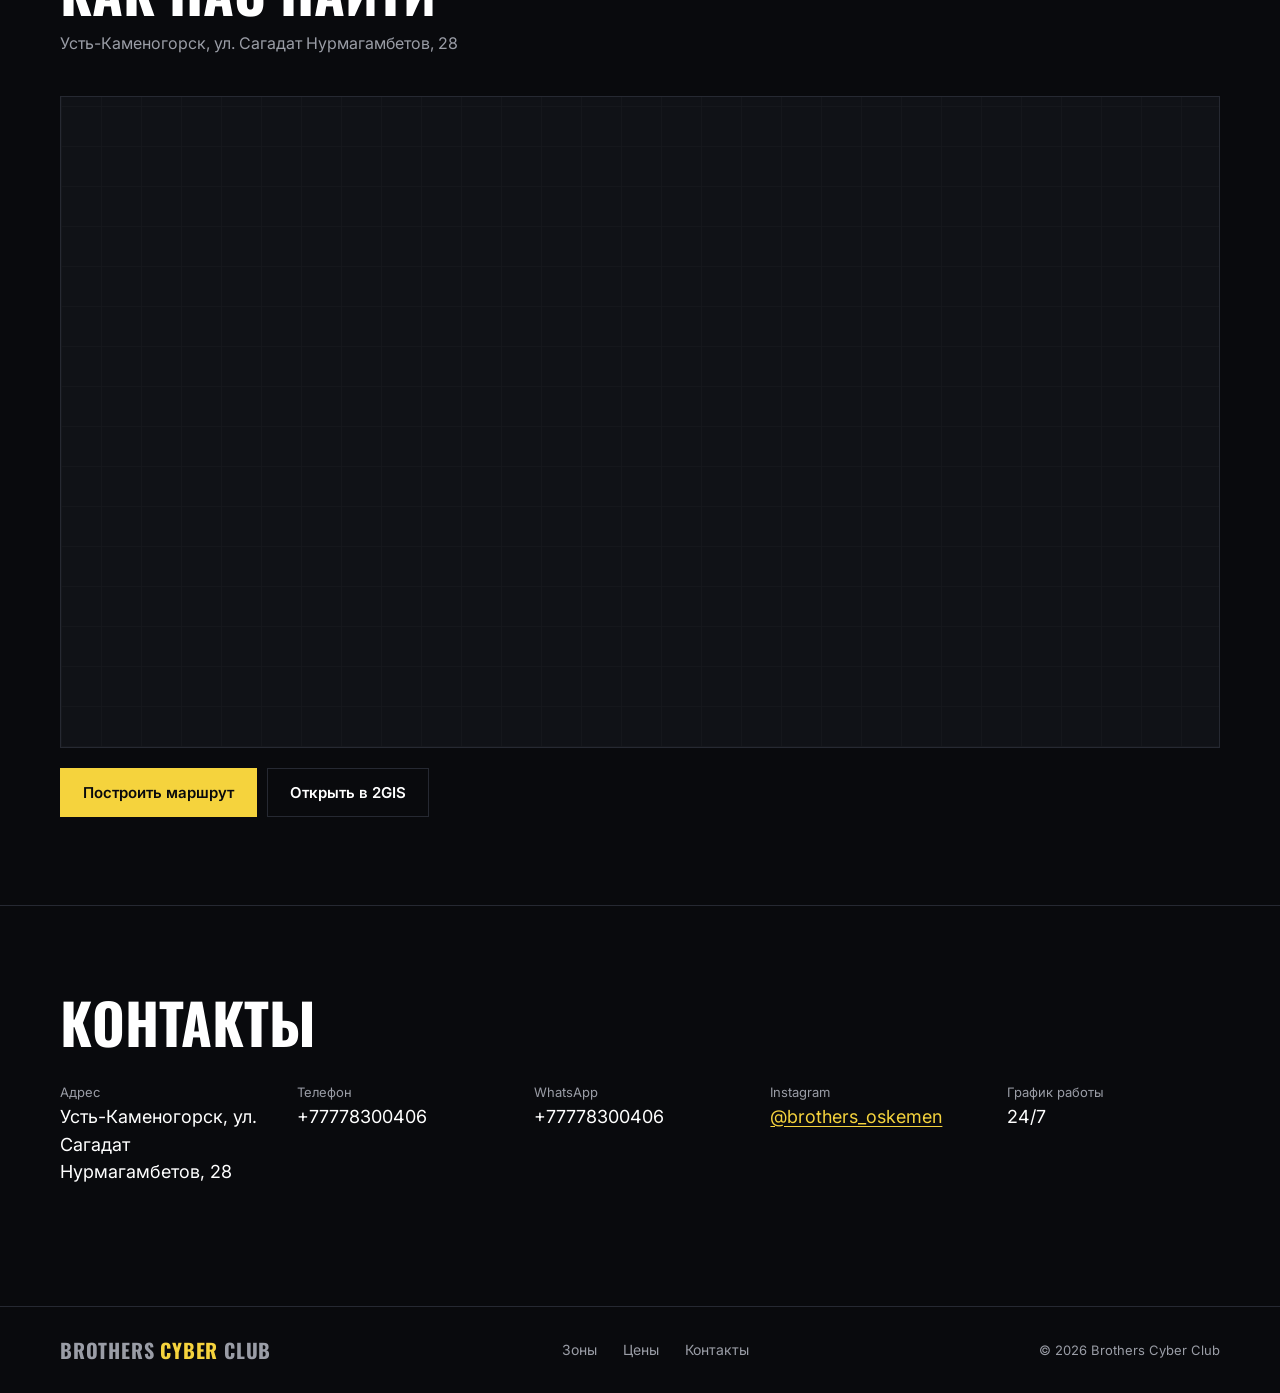
==== commit 6859aa61: "init commit" ====
--- a/index.html
+++ b/index.html
@@ -14,6 +14,7 @@
     <link rel="stylesheet" href="style/style.css" />
   </head>
   <body>
+    <p id="data-status" class="data-status" role="status" hidden></p>
     <header>
       <div class="w">
         <a href="#top" class="logo">Brothers <b>Cyber</b> Lounge</a>
@@ -222,6 +223,7 @@
 
     <a class="btn floating-booking" href="#bk" data-i18n="book">Забронировать</a>
 
+    <script src="js/runtime-config.js"></script>
     <script src="js/data.js"></script>
     <script src="js/app.js"></script>
   </body>
--- a/style/style.css
+++ b/style/style.css
@@ -25,6 +25,13 @@
     system-ui,
     sans-serif;
 }
+.data-status {
+  padding: 9px 16px;
+  background: #352b12;
+  color: #ffe989;
+  font-size: 13px;
+  text-align: center;
+}
 h1,
 h2,
 h3,
@@ -74,18 +81,20 @@
     background 0.2s,
     color 0.2s;
 }
-.btn:hover {
-  background: transparent;
-  color: var(--y);
-}
 .btn.s {
   background: transparent;
   color: var(--tx);
   border-color: var(--ln);
 }
-.btn.s:hover {
-  border-color: var(--y);
-  color: var(--y);
+@media (hover: hover) and (pointer: fine) {
+  .btn:hover {
+    background: transparent;
+    color: var(--y);
+  }
+  .btn.s:hover {
+    border-color: var(--y);
+    color: var(--y);
+  }
 }
 .btn.sm {
   padding: 9px 14px;
@@ -291,36 +300,34 @@
 }
 .zg {
   display: grid;
-  grid-template-columns: repeat(6, 1fr);
+  grid-template-columns: minmax(0, 1fr);
   gap: 16px;
 }
 .z {
+  display: grid;
+  grid-template-columns: minmax(0, 1.2fr) minmax(0, 0.8fr);
+  gap: 16px;
+}
+.z-info,
+.z-specs {
+  min-width: 0;
   background: var(--panel);
   border: 1px solid var(--ln);
-  display: flex;
-  flex-direction: column;
-  grid-column: span 2;
-}
-.z.L {
-  grid-column: span 3;
-}
-.z.XL {
-  grid-column: span 4;
+}
+.z-info {
+  display: grid;
+  grid-template-columns: minmax(0, 0.9fr) minmax(0, 1.1fr);
 }
 .z .im {
   position: relative;
   overflow: hidden;
-  aspect-ratio: 16/8;
+  min-height: 100%;
+  aspect-ratio: 4/3;
   background: repeating-linear-gradient(
     135deg,
     #101217 0 12px,
     #13151a 12px 24px
   );
-  display: flex;
-  align-items: flex-end;
-  padding: 10px;
-  font-size: 12px;
-  color: var(--mu);
 }
 .z .im img {
   position: absolute;
@@ -332,103 +339,67 @@
   object-position: center;
   transition: transform 0.3s ease;
 }
-.z .im::after {
-  content: "";
+.z .img-label {
   position: absolute;
-  inset: 0;
-  background: rgba(9, 10, 13, 0);
-  pointer-events: none;
-  transition: background 0.3s ease;
+  left: 16px;
+  bottom: 16px;
+  z-index: 1;
+  display: inline-block;
+  max-width: calc(100% - 32px);
+  padding: 8px 12px;
+  border: 1px solid rgba(245, 211, 61, 0.7);
+  background: rgba(9, 10, 13, 0.72);
+  color: var(--tx);
+  font:
+    700 20px Oswald,
+    sans-serif;
+  line-height: 1.2;
+  letter-spacing: 0.04em;
+  text-transform: uppercase;
+  overflow-wrap: anywhere;
+  box-shadow: 0 8px 24px rgba(0, 0, 0, 0.24);
 }
 .z .specs {
-  position: absolute;
-  z-index: 1;
-  left: 12px;
-  bottom: 10px;
-  display: grid;
-  gap: 3px;
+  display: grid;
+  gap: 6px;
   padding: 0;
   list-style: none;
-  color: #090a0d;
-  font-size: 12px;
-  line-height: 1.4;
+  font-size: 13px;
+  line-height: 1.35;
 }
 .z .specs li {
-  display: flex;
-  gap: 4px;
-  width: max-content;
-  padding: 3px 7px;
-  background: rgba(245, 211, 61, 0.92);
+  display: grid;
+  gap: 3px;
+  padding: 8px;
+  background: var(--bg);
+  border: 1px solid var(--ln);
+  border-left: 2px solid var(--y);
+  text-align: center;
+  overflow-wrap: anywhere;
+}
+.z .specs li span {
+  color: var(--mu);
 }
 .z .specs strong {
-  color: #090a0d;
+  color: var(--y);
   font-weight: 600;
 }
-.z .specs-toggle {
-  display: none;
+.z-specs {
+  display: flex;
+  flex-direction: column;
+  justify-content: center;
+  gap: 12px;
+  padding: 20px;
+}
+.z .specs-title {
+  color: var(--y);
+  font: 700 18px Oswald, sans-serif;
+  text-align: center;
+  text-transform: uppercase;
 }
 @media (hover: hover) and (pointer: fine) {
-  .z:hover .im::after {
-    background: rgba(9, 10, 13, 0.826);
-  }
   .z:hover .im img {
     transform: scale(1.04);
-  }
-  .z .specs {
-    opacity: 0;
-    transform: translateY(110%);
-    transition:
-      opacity 0.25s ease,
-      transform 0.3s ease;
-  }
-  .z:hover .specs,
-  .z:focus-within .specs {
-    opacity: 1;
-    transform: translateY(0);
-  }
-}
-@media (max-width: 700px), (hover: none) and (pointer: coarse) {
-  .z .specs-toggle {
-    position: absolute;
-    z-index: 2;
-    top: 10px;
-    left: 10px;
-    display: block;
-    padding: 6px 9px;
-    font-size: 11px;
-  }
-  .z .specs {
-    right: 10px;
-    bottom: 10px;
-    left: 10px;
-    display: none;
-    max-width: calc(100% - 20px);
-    gap: 2px;
-    font-size: 10px;
-    line-height: 1.25;
-  }
-  .z.specs-open .specs {
-    display: grid;
-  }
-  .z.specs-open .im::after {
-    background: rgba(9, 10, 13, 0.55);
-  }
-  .z.specs-open .im {
-    min-height: 190px;
-    aspect-ratio: auto;
-  }
-  .z .specs li {
-    width: 100%;
-    min-width: 0;
-    justify-content: space-between;
-    flex-wrap: wrap;
-    gap: 2px 6px;
-    padding: 3px 6px;
-    overflow-wrap: anywhere;
-  }
-  .z .specs li strong {
-    max-width: 100%;
-    overflow-wrap: anywhere;
   }
 }
 .z .bd {
@@ -446,14 +417,37 @@
   font-size: 14px;
   flex: 1;
 }
-.z.sel {
+.z.sel .z-info,
+.z.sel .z-specs {
   border-color: var(--y);
 }
 @media (max-width: 900px) {
-  .z,
-  .z.L,
-  .z.XL {
-    grid-column: span 6;
+  .z {
+    grid-template-columns: minmax(0, 1fr) minmax(0, 1fr);
+  }
+}
+@media (max-width: 700px) {
+  .z {
+    grid-template-columns: minmax(0, 1fr);
+  }
+  .z .img-label {
+    left: 10px;
+    bottom: 10px;
+    max-width: calc(100% - 20px);
+    padding: 6px 9px;
+    font-size: clamp(14px, 4vw, 18px);
+  }
+  .z-info {
+    grid-template-columns: minmax(0, 0.85fr) minmax(0, 1.15fr);
+  }
+  .z .im {
+    align-self: start;
+    width: 100%;
+    min-height: 0;
+    aspect-ratio: 1/1;
+  }
+  .z-specs {
+    padding: 16px;
   }
 }
 #bk {
